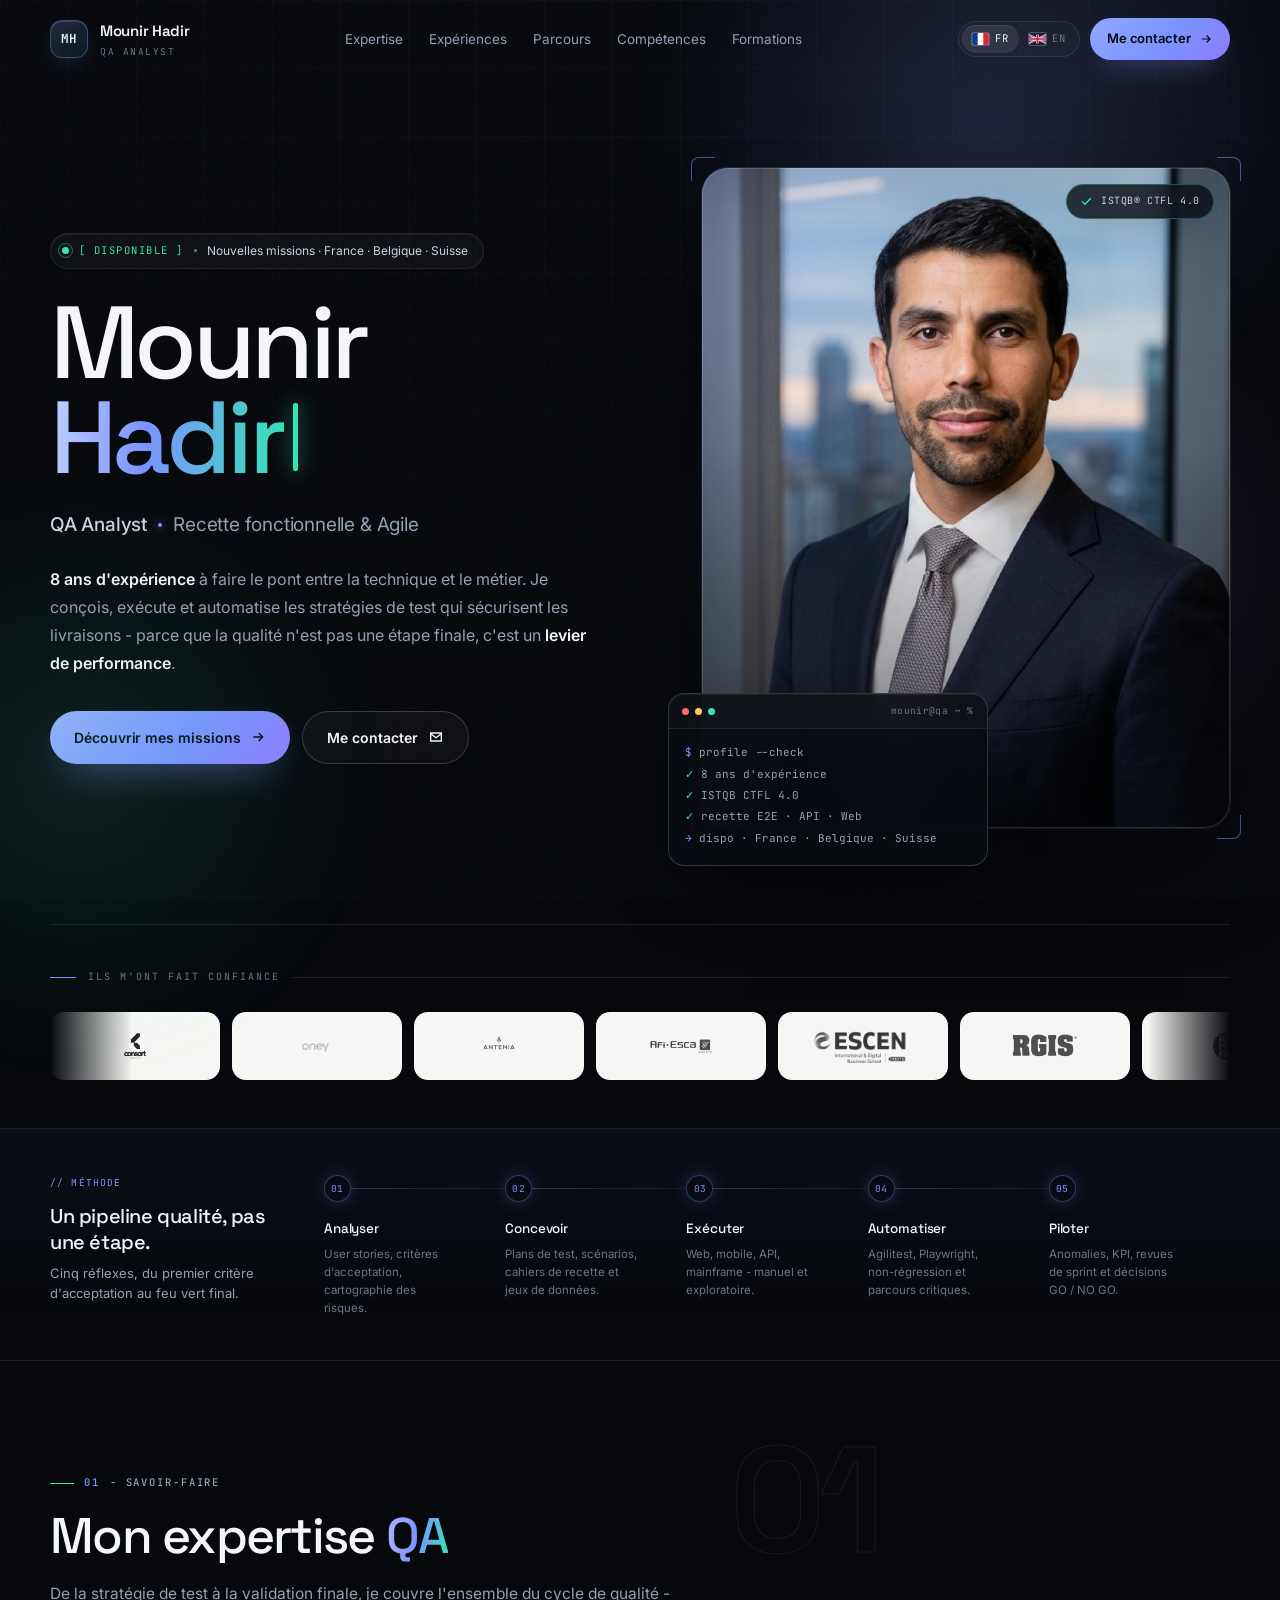
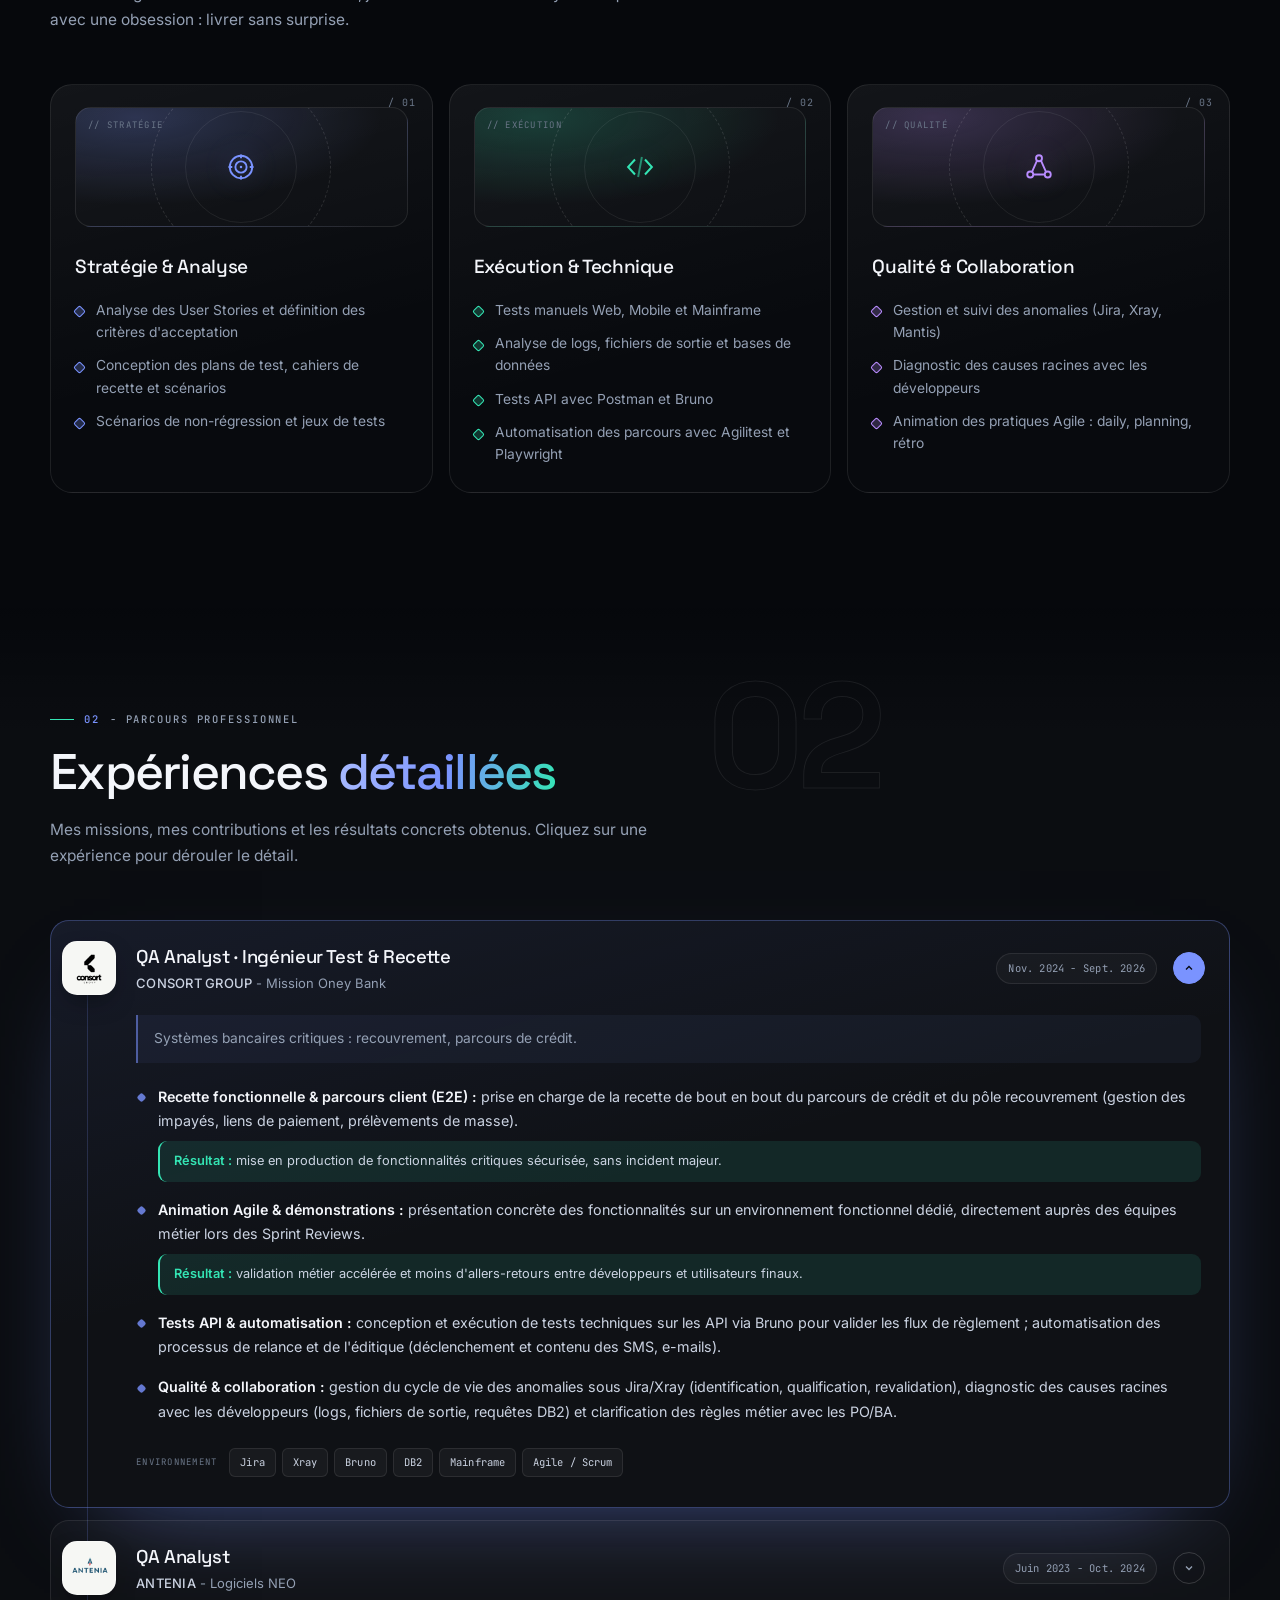
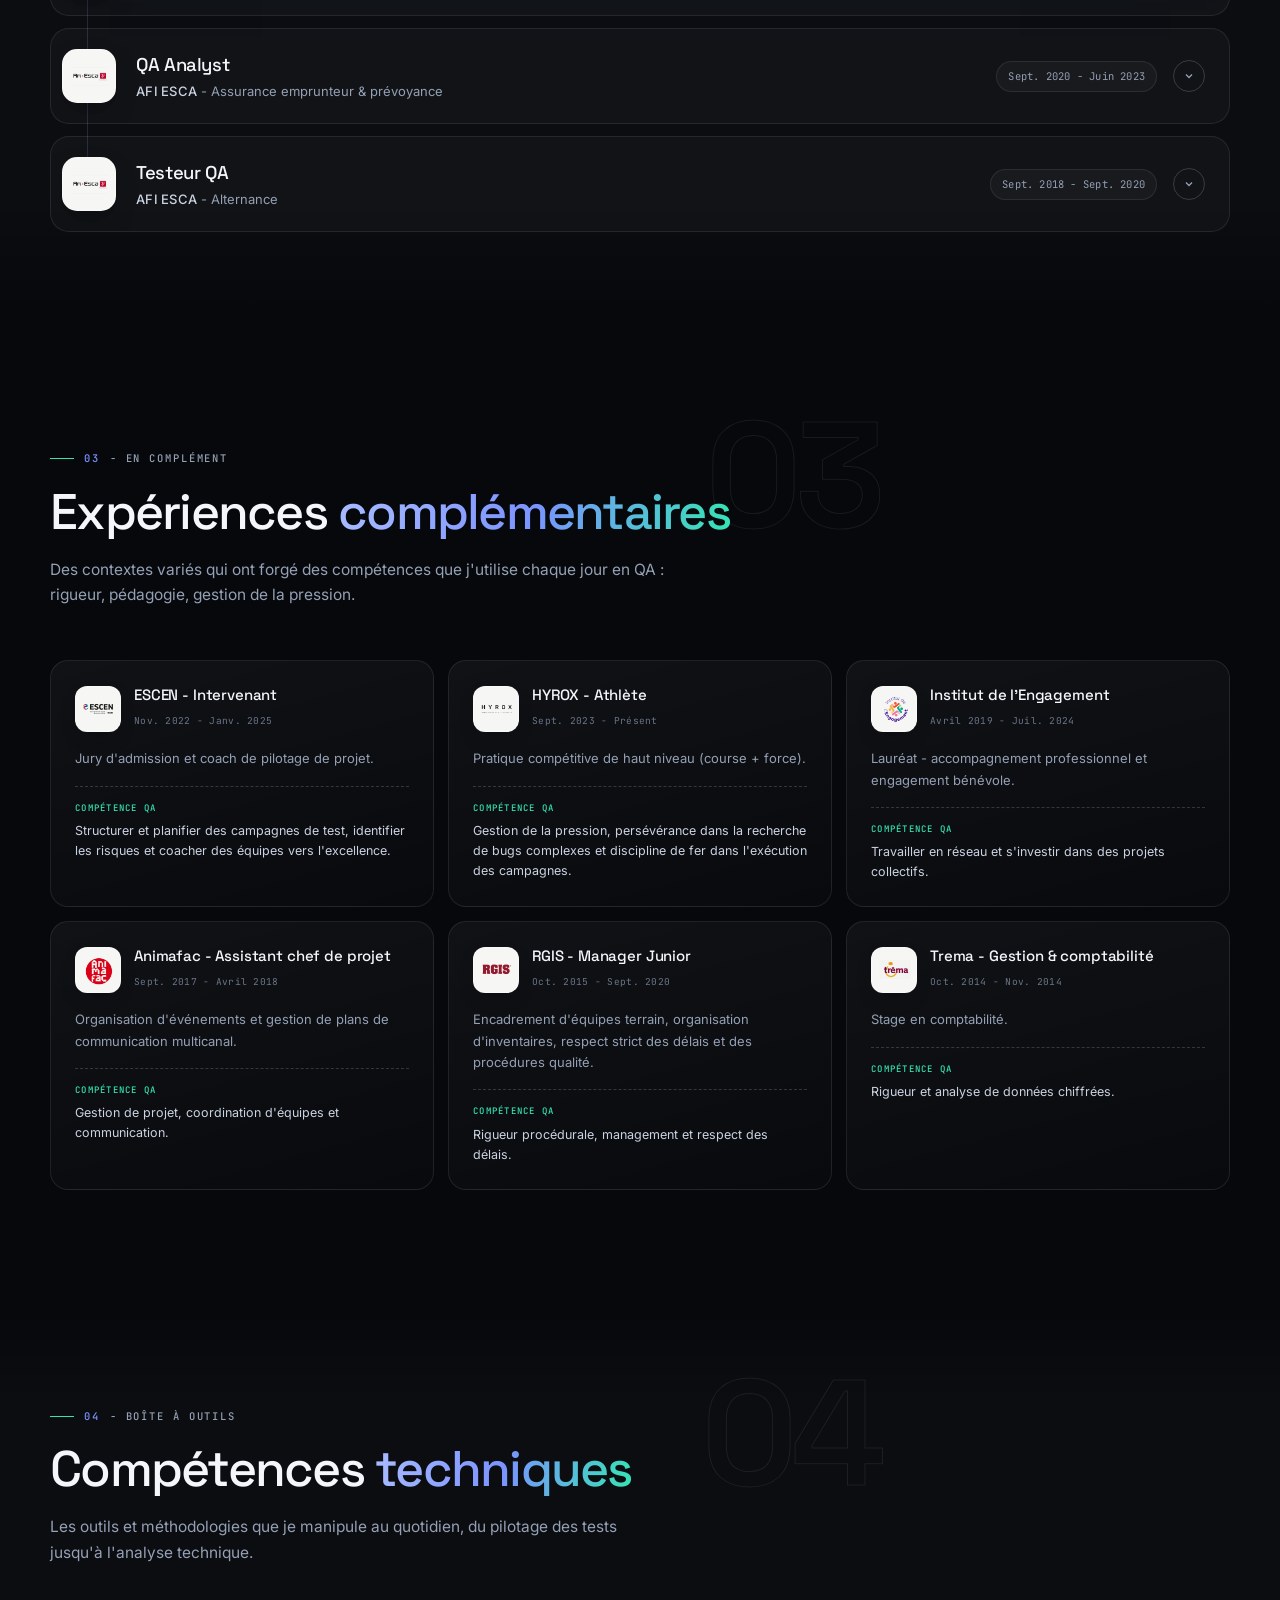
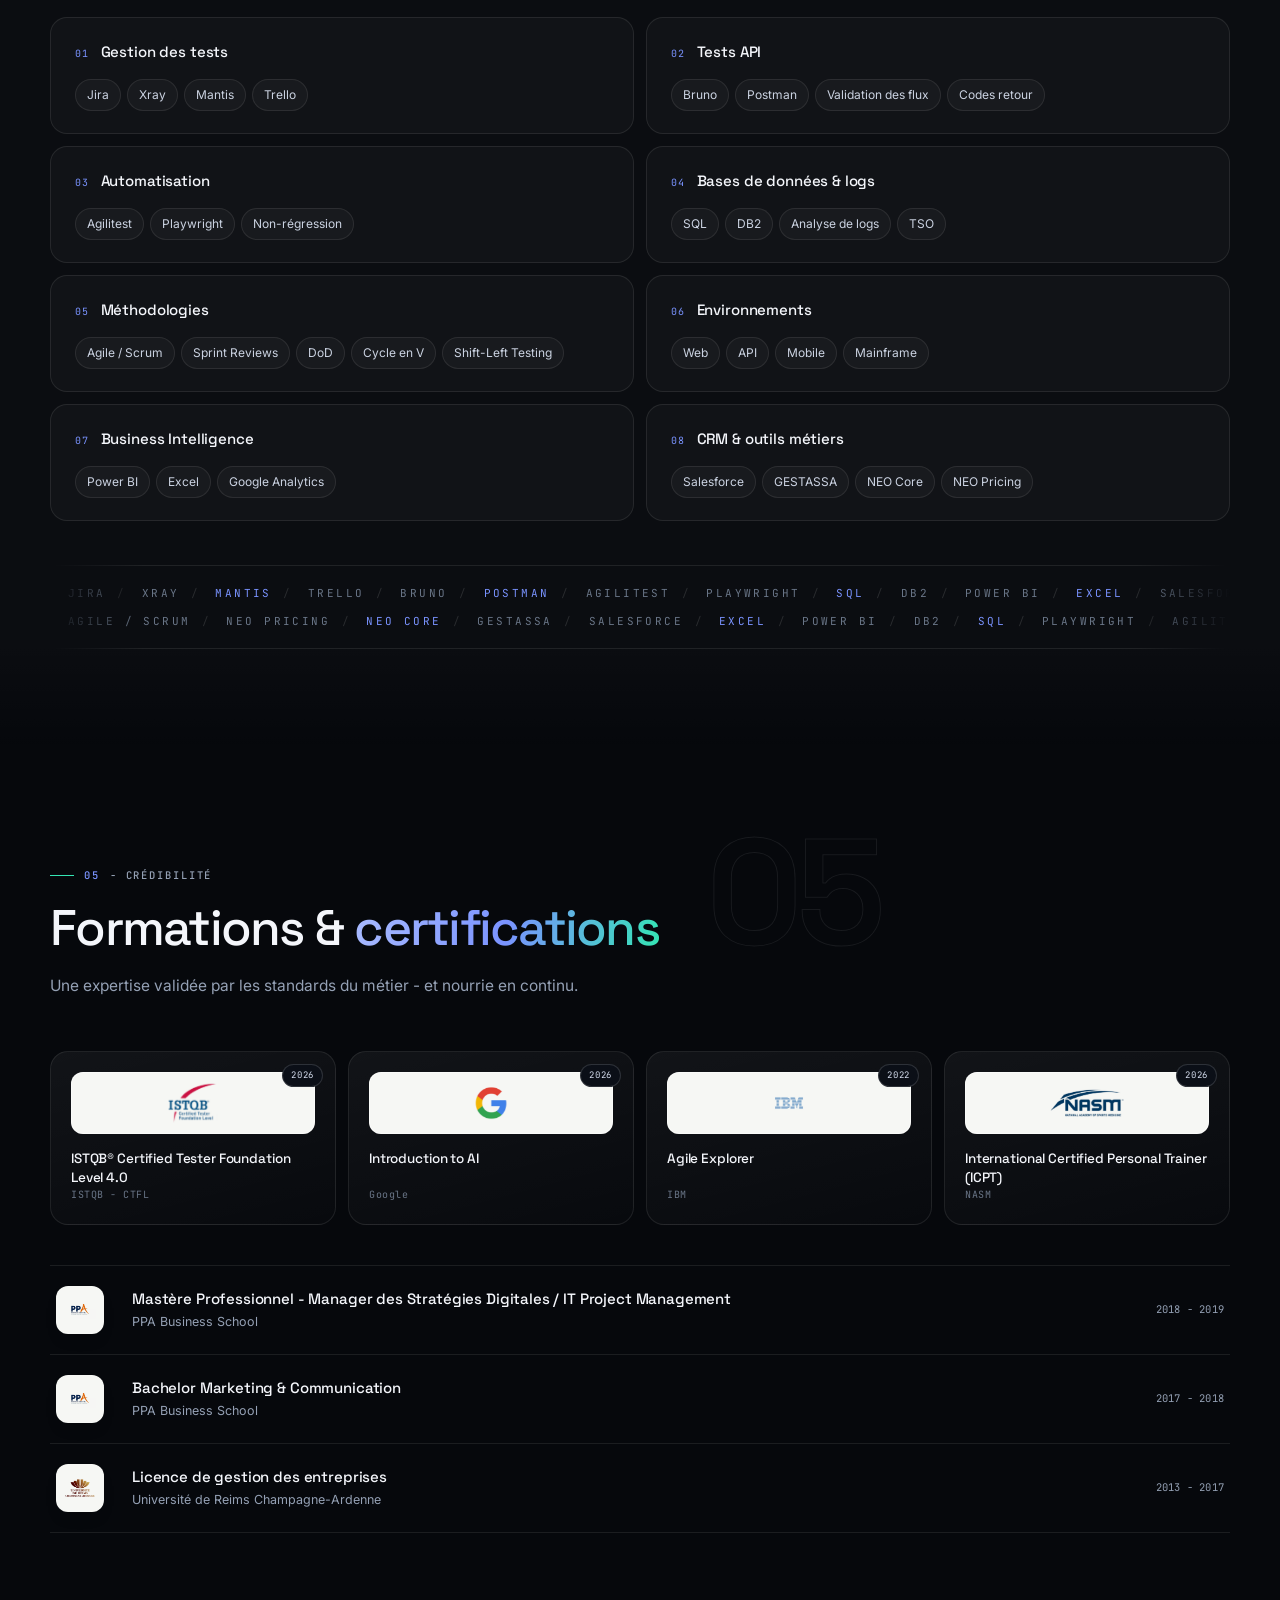
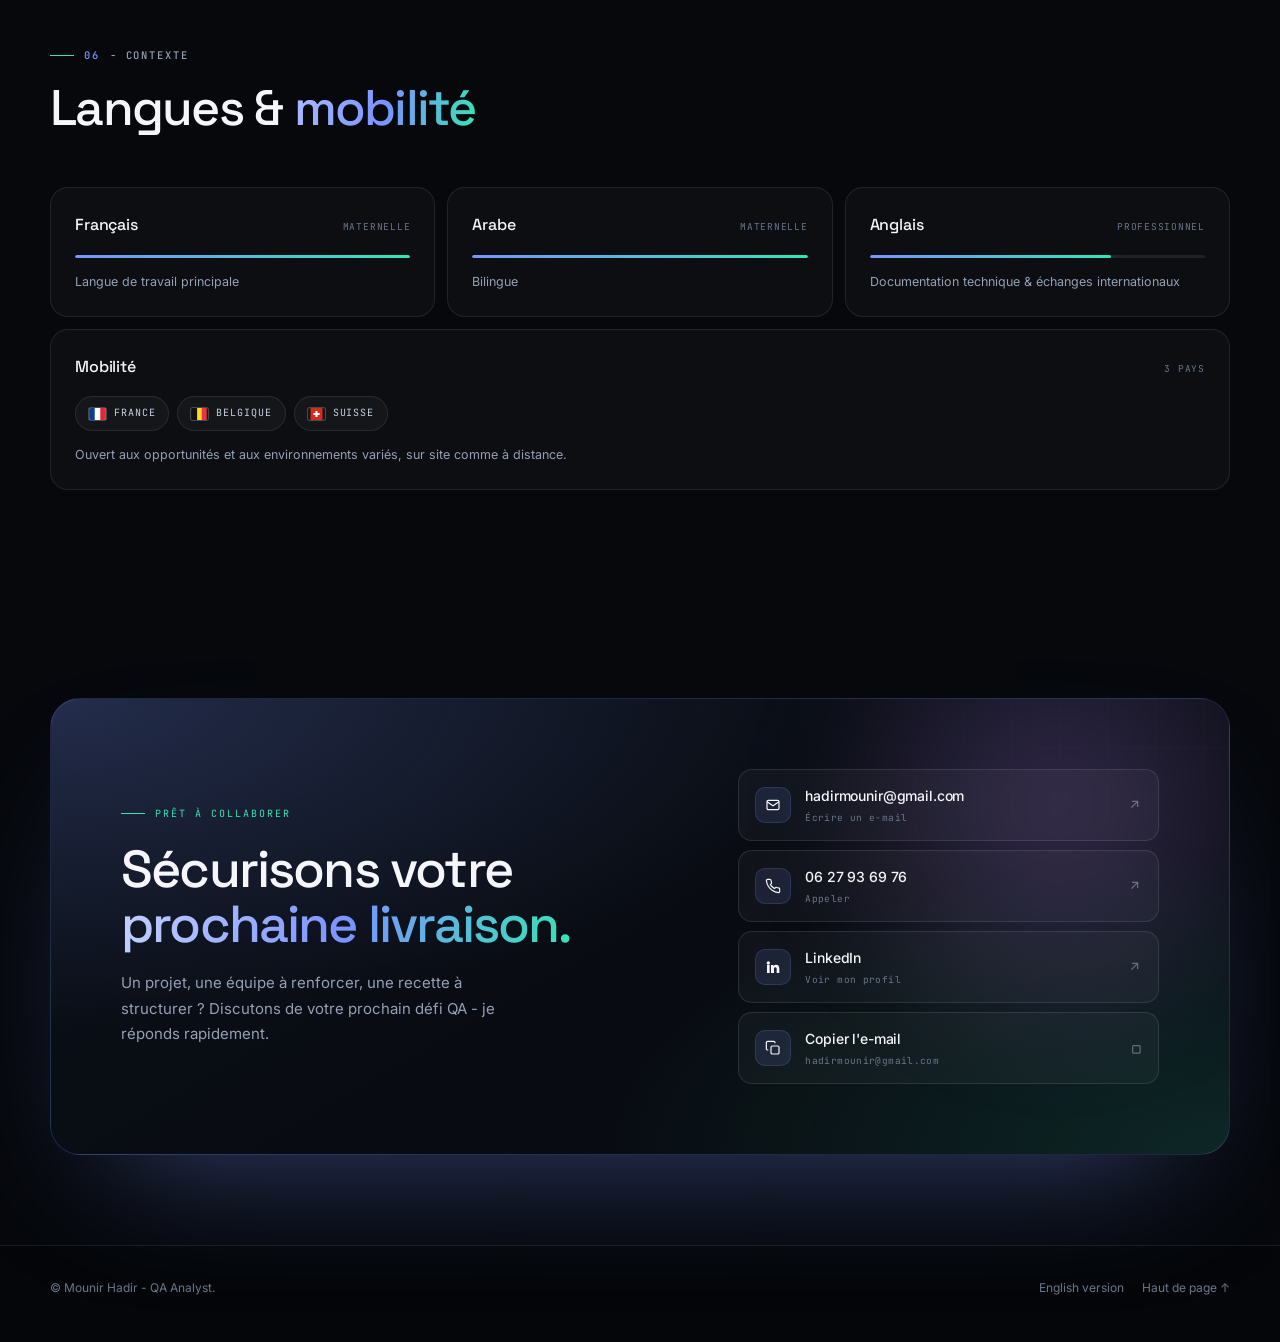
==== a-televerser-sur-github/index.html @ 666a76e0 "Ajout du guide de publication (README)" ====
<!DOCTYPE html>
<html lang="fr">
<head>
<meta charset="UTF-8">
<meta name="viewport" content="width=device-width, initial-scale=1">
<title>Mounir Hadir - QA Analyst | Recette fonctionnelle &amp; Agile</title>
<meta name="description" content="Mounir Hadir, QA Analyst avec 8 ans d'expérience en recette fonctionnelle, tests API et automatisation. Assurance, banque, digitalisation. Missions, résultats et certifications.">
<meta name="author" content="Mounir Hadir">
<meta name="theme-color" content="#06080C">
<meta property="og:type" content="profile">
<meta property="og:title" content="Mounir Hadir - QA Analyst">
<meta property="og:description" content="8 ans à faire le pont entre la technique et le métier pour garantir des livraisons fiables.">
<meta property="og:image" content="mounir-web.jpg">
<meta property="og:locale" content="fr_FR">
<link rel="alternate" hreflang="fr" href="index.html">
<link rel="alternate" hreflang="en" href="en.html">
<link rel="icon" href="data:image/svg+xml,%3Csvg xmlns='http://www.w3.org/2000/svg' viewBox='0 0 64 64'%3E%3Crect width='64' height='64' rx='16' fill='%2306080C'/%3E%3Crect x='1.5' y='1.5' width='61' height='61' rx='14.5' fill='none' stroke='%237A93FF' stroke-opacity='.55'/%3E%3Ctext x='32' y='41' font-family='monospace' font-size='22' fill='%2334E5B4' text-anchor='middle'%3EMH%3C/text%3E%3C/svg%3E">
<link rel="preconnect" href="https://fonts.googleapis.com">
<link rel="preconnect" href="https://fonts.gstatic.com" crossorigin>
<link href="https://fonts.googleapis.com/css2?family=Inter:wght@400;500;600&family=JetBrains+Mono:wght@400;500&family=Space+Grotesk:wght@400;500;600;700&display=swap" rel="stylesheet">
<link rel="stylesheet" href="assets/styles.css">
<link rel="stylesheet" href="assets/print.css" media="print">
</head>
<body>

<a class="skip" href="#top">Aller au contenu</a>
<div class="progress" aria-hidden="true"><span id="progressBar"></span></div>

<header class="nav" id="nav">
  <div class="wrap nav-inner">
    <a href="#top" class="brand" aria-label="Mounir Hadir, accueil">
      <span class="brand-mark">MH</span>
      <span>Mounir Hadir<small>QA Analyst</small></span>
    </a>
    <nav class="nav-links" aria-label="Navigation principale">
      <a href="#expertise">Expertise</a>
      <a href="#experiences">Expériences</a>
      <a href="#complementaires">Parcours</a>
      <a href="#competences">Compétences</a>
      <a href="#formation">Formations</a>
    </nav>
    <div class="nav-right">
      <div class="lang-switch" role="group" aria-label="Langue">
        <span class="is-active" aria-current="true"><svg class="flag" viewBox="0 0 21 15" aria-hidden="true"><rect width="21" height="15" fill="#fff"/><rect width="7" height="15" fill="#0B3D91"/><rect x="14" width="7" height="15" fill="#E32636"/></svg>FR</span>
        <a href="en.html" lang="en" hreflang="en" aria-label="Voir la version anglaise"><svg class="flag" viewBox="0 0 60 30" aria-hidden="true"><rect width="60" height="30" fill="#012169"/><path d="M0 0 60 30M60 0 0 30" stroke="#fff" stroke-width="6"/><path d="M0 0 60 30M60 0 0 30" stroke="#C8102E" stroke-width="2.5"/><path d="M30 0v30M0 15h60" stroke="#fff" stroke-width="10"/><path d="M30 0v30M0 15h60" stroke="#C8102E" stroke-width="6"/></svg>EN</a>
      </div>
      <a href="#contact" class="nav-cta">
        Me contacter
        <svg viewBox="0 0 24 24" fill="none" stroke="currentColor" stroke-width="2" width="14" height="14" aria-hidden="true"><path d="M5 12h14M13 6l6 6-6 6"/></svg>
      </a>
      <button class="burger" id="burger" aria-label="Ouvrir le menu" aria-expanded="false" aria-controls="mobileMenu">
        <span></span><span></span><span></span>
      </button>
    </div>
  </div>
</header>

<div class="mobile-menu" id="mobileMenu" aria-hidden="true">
  <a href="#expertise"><i>01</i>Expertise</a>
  <a href="#experiences"><i>02</i>Expériences</a>
  <a href="#complementaires"><i>03</i>Parcours</a>
  <a href="#competences"><i>04</i>Compétences</a>
  <a href="#formation"><i>05</i>Formations</a>
  <a href="#contact"><i>06</i>Contact</a>
  <div class="mm-lang">
    <a class="is-active" href="index.html" aria-current="page"><svg class="flag" viewBox="0 0 21 15" aria-hidden="true"><rect width="21" height="15" fill="#fff"/><rect width="7" height="15" fill="#0B3D91"/><rect x="14" width="7" height="15" fill="#E32636"/></svg>FR</a>
    <a href="en.html" lang="en"><svg class="flag" viewBox="0 0 60 30" aria-hidden="true"><rect width="60" height="30" fill="#012169"/><path d="M0 0 60 30M60 0 0 30" stroke="#fff" stroke-width="6"/><path d="M0 0 60 30M60 0 0 30" stroke="#C8102E" stroke-width="2.5"/><path d="M30 0v30M0 15h60" stroke="#fff" stroke-width="10"/><path d="M30 0v30M0 15h60" stroke="#C8102E" stroke-width="6"/></svg>EN</a>
  </div>
</div>

<main id="top">

  <!-- ================= HERO ================= -->
  <section class="hero" aria-labelledby="heroTitle">
    <div class="wrap">
      <div class="hero-grid">
        <div class="hero-copy">
          <span class="eyebrow reveal"><span class="dot"></span><span class="mono">[ Disponible ]</span><span class="sep-dot"></span><span class="eb-loc">Nouvelles missions · France · Belgique · Suisse</span></span>
          <h1 class="hero-title reveal" id="heroTitle" data-d="1">Mounir<br><span class="grad">Hadir</span><span class="caret" aria-hidden="true"></span></h1>
          <p class="hero-role reveal" data-d="2">
            QA Analyst
            <span class="sep"></span>
            <span class="muted">Recette fonctionnelle &amp; Agile</span>
          </p>
          <p class="hero-lead reveal" data-d="3">
            <strong>8 ans d'expérience</strong> à faire le pont entre la technique et le métier.
            Je conçois, exécute et automatise les stratégies de test qui sécurisent les livraisons -
            parce que la qualité n'est pas une étape finale, c'est un <strong>levier de performance</strong>.
          </p>
          <p class="cv-contact">
            <a class="cv-strong" href="mailto:hadirmounir@gmail.com">hadirmounir@gmail.com</a>
            <a href="tel:+33627936976">06 27 93 69 76</a>
            <a href="https://www.linkedin.com/in/hadirmounir">linkedin.com/in/hadirmounir</a>
            <span>France - Belgique - Suisse</span>
          </p>
          <div class="hero-actions reveal" data-d="4">
            <a href="#experiences" class="btn btn-primary">
              Découvrir mes missions
              <svg viewBox="0 0 24 24" fill="none" stroke="currentColor" stroke-width="2" aria-hidden="true"><path d="M5 12h14M13 6l6 6-6 6"/></svg>
            </a>
            <a href="#contact" class="btn btn-ghost">
              Me contacter
              <svg viewBox="0 0 24 24" fill="none" stroke="currentColor" stroke-width="2" aria-hidden="true"><path d="M4 6h16v12H4z"/><path d="m4 7 8 6 8-6"/></svg>
            </a>
          </div>
        </div>

        <div class="hero-visual reveal" data-d="2">
          <div class="portrait">
            <span class="hud tl" aria-hidden="true"></span>
            <span class="hud tr" aria-hidden="true"></span>
            <span class="hud bl" aria-hidden="true"></span>
            <span class="hud br" aria-hidden="true"></span>
            <div class="portrait-frame" id="tilt">
              <img src="mounir-web.jpg" alt="Portrait de Mounir Hadir" width="800" height="1000">
            </div>
            <div class="hud-badge">
              <svg viewBox="0 0 24 24" fill="none" stroke="currentColor" stroke-width="2.4" aria-hidden="true"><path d="M20 6 9 17l-5-5"/></svg>
              ISTQB® CTFL 4.0
            </div>
            <div class="terminal" aria-hidden="true">
              <div class="terminal-bar"><i></i><i></i><i></i><code>mounir@qa ~ %</code></div>
              <pre><span class="t-p">$</span> profile --check
<span class="t-ok">✓</span> 8 ans d'expérience
<span class="t-ok">✓</span> ISTQB CTFL 4.0
<span class="t-ok">✓</span> recette E2E · API · Web
<span class="t-p">→</span> dispo · France · Belgique · Suisse</pre>
            </div>
          </div>
        </div>
      </div>
    </div>

    <!-- Confiance -->
    <div class="wrap trust">
      <p class="trust-label">Ils m'ont fait confiance</p>
      <div class="marquee" aria-label="Logos des entreprises et des structures qui m'ont fait confiance">
        <div class="marquee-track" id="track1"></div>
      </div>
    </div>
  </section>

  <!-- ================= PIPELINE ================= -->
  <section class="flow" aria-labelledby="flowTitle">
    <div class="wrap flow-inner">
      <div class="flow-head">
        <span class="mono">// Méthode</span>
        <h2 id="flowTitle">Un pipeline qualité, pas une étape.</h2>
        <p>Cinq réflexes, du premier critère d'acceptation au feu vert final.</p>
      </div>
      <ol class="pipeline">
        <li>
          <span class="n">01</span>
          <h3>Analyser</h3>
          <p>User stories, critères d'acceptation, cartographie des risques.</p>
        </li>
        <li>
          <span class="n">02</span>
          <h3>Concevoir</h3>
          <p>Plans de test, scénarios, cahiers de recette et jeux de données.</p>
        </li>
        <li>
          <span class="n">03</span>
          <h3>Exécuter</h3>
          <p>Web, mobile, API, mainframe - manuel et exploratoire.</p>
        </li>
        <li>
          <span class="n">04</span>
          <h3>Automatiser</h3>
          <p>Agilitest, Playwright, non-régression et parcours critiques.</p>
        </li>
        <li>
          <span class="n">05</span>
          <h3>Piloter</h3>
          <p>Anomalies, KPI, revues de sprint et décisions GO / NO GO.</p>
        </li>
      </ol>
    </div>
  </section>

  <!-- ================= EXPERTISE ================= -->
  <section id="expertise" aria-labelledby="expertiseTitle">
    <div class="wrap">
      <div class="sec-head">
        <span class="sec-ghost" aria-hidden="true">01</span>
        <span class="sec-label reveal"><b>01</b> - Savoir-faire</span>
        <h2 class="sec-title reveal" id="expertiseTitle" data-d="1">Mon expertise <em>QA</em></h2>
        <p class="sec-sub reveal" data-d="2">De la stratégie de test à la validation finale, je couvre l'ensemble du cycle de qualité - avec une obsession : livrer sans surprise.</p>
      </div>

      <div class="exp-grid">
        <article class="exp-card reveal" style="--c:#7A93FF;--c-soft:rgba(122,147,255,.24)">
          <span class="exp-num">/ 01</span>
          <div class="exp-visual">
            <span class="vis-label">// stratégie</span>
            <svg viewBox="0 0 24 24" fill="none" stroke="currentColor" stroke-width="1.5" aria-hidden="true">
              <circle cx="12" cy="12" r="9"/><circle cx="12" cy="12" r="4.5"/><path d="M12 2v3M12 19v3M2 12h3M19 12h3"/><circle cx="12" cy="12" r="1" fill="currentColor" stroke="none"/>
            </svg>
          </div>
          <h3>Stratégie &amp; Analyse</h3>
          <ul>
            <li>Analyse des User Stories et définition des critères d'acceptation</li>
            <li>Conception des plans de test, cahiers de recette et scénarios</li>
            <li>Scénarios de non-régression et jeux de tests</li>
          </ul>
        </article>

        <article class="exp-card reveal" data-d="1" style="--c:#34E5B4;--c-soft:rgba(52,229,180,.2)">
          <span class="exp-num">/ 02</span>
          <div class="exp-visual">
            <span class="vis-label">// exécution</span>
            <svg viewBox="0 0 24 24" fill="none" stroke="currentColor" stroke-width="1.6" aria-hidden="true">
              <path d="m8 6-5.5 6L8 18M16 6l5.5 6L16 18"/><path d="m13.5 4-3 16" opacity=".55"/>
            </svg>
          </div>
          <h3>Exécution &amp; Technique</h3>
          <ul>
            <li>Tests manuels Web, Mobile et Mainframe</li>
            <li>Analyse de logs, fichiers de sortie et bases de données</li>
            <li>Tests API avec Postman et Bruno</li>
            <li>Automatisation des parcours avec Agilitest et Playwright</li>
          </ul>
        </article>

        <article class="exp-card reveal" data-d="2" style="--c:#B98CFF;--c-soft:rgba(185,140,255,.22)">
          <span class="exp-num">/ 03</span>
          <div class="exp-visual">
            <span class="vis-label">// qualité</span>
            <svg viewBox="0 0 24 24" fill="none" stroke="currentColor" stroke-width="1.5" aria-hidden="true">
              <circle cx="12" cy="5" r="2.4"/><circle cx="5" cy="18" r="2.4"/><circle cx="19" cy="18" r="2.4"/>
              <path d="M10.4 6.9 6.5 15.7M13.6 6.9l3.9 8.8M7.4 18h9.2"/>
            </svg>
          </div>
          <h3>Qualité &amp; Collaboration</h3>
          <ul>
            <li>Gestion et suivi des anomalies (Jira, Xray, Mantis)</li>
            <li>Diagnostic des causes racines avec les développeurs</li>
            <li>Animation des pratiques Agile : daily, planning, rétro</li>
          </ul>
        </article>
      </div>
    </div>
  </section>

  <!-- ================= EXPERIENCES ================= -->
  <section id="experiences" class="alt" aria-labelledby="xpTitle">
    <div class="wrap">
      <div class="sec-head">
        <span class="sec-ghost" aria-hidden="true">02</span>
        <span class="sec-label reveal"><b>02</b> - Parcours professionnel</span>
        <h2 class="sec-title reveal" id="xpTitle" data-d="1">Expériences <em>détaillées</em></h2>
        <p class="sec-sub reveal" data-d="2">Mes missions, mes contributions et les résultats concrets obtenus. Cliquez sur une expérience pour dérouler le détail.</p>
      </div>

      <div class="xp-list">

        <article class="xp reveal" data-open="true">
          <button class="xp-head" aria-expanded="true">
            <span class="xp-logo"><img src="logos-web/consort.png" alt="Logo Consort Group" loading="lazy"></span>
            <span class="xp-id"><span class="xp-role">QA Analyst · Ingénieur Test &amp; Recette</span><span class="xp-sub"><span class="co">CONSORT GROUP</span> - Mission Oney Bank</span><span class="xp-date-m">Nov. 2024 - Sept. 2026</span></span>
            <span class="xp-meta">
              <span class="xp-date">Nov. 2024 - Sept. 2026</span>
              <span class="xp-chev"><svg viewBox="0 0 24 24" fill="none" stroke="currentColor" stroke-width="2.6" aria-hidden="true"><path d="m6 9 6 6 6-6"/></svg></span>
            </span>
          </button>
          <div class="xp-body">
            <div class="xp-inner">
              <div class="xp-content">
                <p class="xp-intro">Systèmes bancaires critiques : recouvrement, parcours de crédit.</p>
                <ul class="xp-bullets">
                  <li><strong>Recette fonctionnelle &amp; parcours client (E2E) :</strong> prise en charge de la recette de bout en bout du parcours de crédit et du pôle recouvrement (gestion des impayés, liens de paiement, prélèvements de masse).
                    <span class="res"><b>Résultat :</b> mise en production de fonctionnalités critiques sécurisée, sans incident majeur.</span>
                  </li>
                  <li><strong>Animation Agile &amp; démonstrations :</strong> présentation concrète des fonctionnalités sur un environnement fonctionnel dédié, directement auprès des équipes métier lors des Sprint Reviews.
                    <span class="res"><b>Résultat :</b> validation métier accélérée et moins d'allers-retours entre développeurs et utilisateurs finaux.</span>
                  </li>
                  <li><strong>Tests API &amp; automatisation :</strong> conception et exécution de tests techniques sur les API via Bruno pour valider les flux de règlement ; automatisation des processus de relance et de l'éditique (déclenchement et contenu des SMS, e-mails).</li>
                  <li><strong>Qualité &amp; collaboration :</strong> gestion du cycle de vie des anomalies sous Jira/Xray (identification, qualification, revalidation), diagnostic des causes racines avec les développeurs (logs, fichiers de sortie, requêtes DB2) et clarification des règles métier avec les PO/BA.</li>
                </ul>
                <div class="env">
                  <span class="env-label">Environnement</span>
                  <span class="tag">Jira</span><span class="tag">Xray</span><span class="tag">Bruno</span>
                  <span class="tag">DB2</span><span class="tag">Mainframe</span><span class="tag">Agile / Scrum</span>
                </div>
              </div>
            </div>
          </div>
        </article>

        <article class="xp reveal">
          <button class="xp-head" aria-expanded="false">
            <span class="xp-logo"><img src="logos-web/antenia.png" alt="Logo Antenia" loading="lazy"></span>
            <span class="xp-id"><span class="xp-role">QA Analyst</span><span class="xp-sub"><span class="co">ANTENIA</span> - Logiciels NEO</span><span class="xp-date-m">Juin 2023 - Oct. 2024</span></span>
            <span class="xp-meta">
              <span class="xp-date">Juin 2023 - Oct. 2024</span>
              <span class="xp-chev"><svg viewBox="0 0 24 24" fill="none" stroke="currentColor" stroke-width="2.6" aria-hidden="true"><path d="m6 9 6 6 6-6"/></svg></span>
            </span>
          </button>
          <div class="xp-body">
            <div class="xp-inner">
              <div class="xp-content">
                <p class="xp-intro">Éditeur français de logiciels d'assurance (IARD, Santé, Prévoyance) depuis 1986. Qualité de la suite NEO (Core, Pricing, Partner, Selfcare) pour de grands comptes comme GENERALI et SWISSLIFE.</p>
                <ul class="xp-bullets">
                  <li><strong>Paramétrage &amp; migration des données</strong> (GENERALI, SWISSLIFE) : paramétrage des produits de mutuelle et de prévoyance, migration des données vers NEO Core - le back-office de gestion des contrats et sinistres - validée étape par étape par des tests de gestion de contrats.
                    <span class="res"><b>Résultat :</b> migration fiabilisée pour deux acteurs majeurs de l'assurance, avec continuité de service et conformité réglementaire.</span>
                  </li>
                  <li><strong>Tests de tarification (NEO Pricing) :</strong> validation du moteur de tarification, des grilles tarifaires, des critères de calcul des primes et des règles de gestion transverses ; vérification de la diffusion des tarifs via API vers les partenaires (extranets, comparateurs).</li>
                  <li><strong>Validation de l'écosystème digital :</strong> parcours de vente en ligne sur NEO Partner (extranet sécurisé pour les courtiers) et fonctionnalités de NEO Selfcare (portail client en autonomie).</li>
                  <li><strong>Automatisation &amp; API :</strong> scénarios de test répétitifs mis en œuvre via Agilitest pour sécuriser les livraisons ; vérification des grilles tarifaires et du paramétrage client avec Postman.</li>
                </ul>
                <div class="env">
                  <span class="env-label">Environnement</span>
                  <span class="tag">Agilitest</span><span class="tag">Postman</span><span class="tag">Jira</span>
                  <span class="tag">Mantis</span><span class="tag">NEO Core</span><span class="tag">NEO Pricing</span>
                  <span class="tag">NEO Partner</span><span class="tag">NEO Selfcare</span>
                </div>
              </div>
            </div>
          </div>
        </article>

        <article class="xp reveal">
          <button class="xp-head" aria-expanded="false">
            <span class="xp-logo"><img src="logos-web/afiesca.png" alt="Logo AFI ESCA" loading="lazy"></span>
            <span class="xp-id"><span class="xp-role">QA Analyst</span><span class="xp-sub"><span class="co">AFI ESCA</span> - Assurance emprunteur &amp; prévoyance</span><span class="xp-date-m">Sept. 2020 - Juin 2023</span></span>
            <span class="xp-meta">
              <span class="xp-date">Sept. 2020 - Juin 2023</span>
              <span class="xp-chev"><svg viewBox="0 0 24 24" fill="none" stroke="currentColor" stroke-width="2.6" aria-hidden="true"><path d="m6 9 6 6 6-6"/></svg></span>
            </span>
          </button>
          <div class="xp-body">
            <div class="xp-inner">
              <div class="xp-content">
                <p class="xp-intro">Compagnie d'assurance familiale spécialisée dans l'assurance emprunteur et la prévoyance. Contribution à la digitalisation de la souscription et à la transition méthodologique vers l'Agile.</p>
                <ul class="xp-bullets">
                  <li><strong>Digitalisation &amp; parcours client :</strong> recette des parcours de souscription électronique (Web et API) et du back-office métier GESTASSA.
                    <span class="res"><b>Résultat :</b> mise en production sécurisée des parcours digitaux pour les courtiers et les assurés.</span>
                  </li>
                  <li><strong>Transition Agile / Scrum :</strong> accompagnement de l'équipe du Cycle en V vers Agile/Scrum, participation active aux cérémonies et intégration de la qualité dès la conception (Shift-Left Testing).</li>
                  <li><strong>Tests API &amp; tarification :</strong> vérification du moteur de tarification via les API et contrôle des résultats côté simulateur des courtiers partenaires, pour garantir l'exactitude des données affichées aux clients.</li>
                  <li><strong>KPI &amp; reporting :</strong> élaboration et suivi des indicateurs de performance (taux de souscription électronique vs papier, taux de transformation) pour mesurer l'impact de la digitalisation.</li>
                  <li><strong>Qualité &amp; documentation :</strong> traçabilité des exigences, documentation des résultats de test et gestion des anomalies jusqu'à leur résolution.</li>
                </ul>
                <div class="env">
                  <span class="env-label">Environnement</span>
                  <span class="tag">Web</span><span class="tag">API</span><span class="tag">GESTASSA</span>
                  <span class="tag">Agile / Scrum</span><span class="tag">Cycle en V</span>
                </div>
              </div>
            </div>
          </div>
        </article>

        <article class="xp reveal">
          <button class="xp-head" aria-expanded="false">
            <span class="xp-logo"><img src="logos-web/afiesca.png" alt="Logo AFI ESCA" loading="lazy"></span>
            <span class="xp-id"><span class="xp-role">Testeur QA</span><span class="xp-sub"><span class="co">AFI ESCA</span> - Alternance</span><span class="xp-date-m">Sept. 2018 - Sept. 2020</span></span>
            <span class="xp-meta">
              <span class="xp-date">Sept. 2018 - Sept. 2020</span>
              <span class="xp-chev"><svg viewBox="0 0 24 24" fill="none" stroke="currentColor" stroke-width="2.6" aria-hidden="true"><path d="m6 9 6 6 6-6"/></svg></span>
            </span>
          </button>
          <div class="xp-body">
            <div class="xp-inner">
              <div class="xp-content">
                <p class="xp-intro">Débuts en alternance sur la digitalisation des procédures de souscription, en méthodologie Cycle en V.</p>
                <ul class="xp-bullets">
                  <li><strong>Tests fonctionnels :</strong> validation des parcours de souscription électronique (assurance emprunteur, prévoyance) sur les interfaces Web, API et le back-office GESTASSA.</li>
                  <li><strong>Qualité &amp; CRM :</strong> identification et suivi des anomalies via Trello ; collaboration avec les équipes CRM pour assurer la cohérence entre les exigences clients et le comportement applicatif.</li>
                </ul>
                <div class="env">
                  <span class="env-label">Environnement</span>
                  <span class="tag">Web</span><span class="tag">API</span><span class="tag">GESTASSA</span>
                  <span class="tag">Trello</span><span class="tag">Cycle en V</span>
                </div>
              </div>
            </div>
          </div>
        </article>

      </div>
    </div>
  </section>

  <!-- ================= AUTRES EXPERIENCES ================= -->
  <section id="complementaires" aria-labelledby="otherTitle">
    <div class="wrap">
      <div class="sec-head">
        <span class="sec-ghost" aria-hidden="true">03</span>
        <span class="sec-label reveal"><b>03</b> - En complément</span>
        <h2 class="sec-title reveal" id="otherTitle" data-d="1">Expériences <em>complémentaires</em></h2>
        <p class="sec-sub reveal" data-d="2">Des contextes variés qui ont forgé des compétences que j'utilise chaque jour en QA : rigueur, pédagogie, gestion de la pression.</p>
      </div>

      <div class="other-grid">
        <article class="other-card reveal">
          <div class="other-top">
            <span class="other-logo"><img src="logos-web/escen.png" alt="Logo ESCEN" loading="lazy"></span>
            <div><h3>ESCEN - Intervenant</h3><span>Nov. 2022 - Janv. 2025</span></div>
          </div>
          <p>Jury d'admission et coach de pilotage de projet.</p>
          <div class="qa"><b>Compétence QA</b>Structurer et planifier des campagnes de test, identifier les risques et coacher des équipes vers l'excellence.</div>
        </article>

        <article class="other-card reveal" data-d="1">
          <div class="other-top">
            <span class="other-logo"><img src="logos-web/hyrox.png" alt="Logo HYROX" loading="lazy"></span>
            <div><h3>HYROX - Athlète</h3><span>Sept. 2023 - Présent</span></div>
          </div>
          <p>Pratique compétitive de haut niveau (course + force).</p>
          <div class="qa"><b>Compétence QA</b>Gestion de la pression, persévérance dans la recherche de bugs complexes et discipline de fer dans l'exécution des campagnes.</div>
        </article>

        <article class="other-card reveal" data-d="2">
          <div class="other-top">
            <span class="other-logo"><img src="logos-web/ie.png" alt="Logo Institut de l'Engagement" loading="lazy"></span>
            <div><h3>Institut de l'Engagement</h3><span>Avril 2019 - Juil. 2024</span></div>
          </div>
          <p>Lauréat - accompagnement professionnel et engagement bénévole.</p>
          <div class="qa"><b>Compétence QA</b>Travailler en réseau et s'investir dans des projets collectifs.</div>
        </article>

        <article class="other-card reveal">
          <div class="other-top">
            <span class="other-logo"><img src="logos-web/animafac.png" alt="Logo Animafac" loading="lazy"></span>
            <div><h3>Animafac - Assistant chef de projet</h3><span>Sept. 2017 - Avril 2018</span></div>
          </div>
          <p>Organisation d'événements et gestion de plans de communication multicanal.</p>
          <div class="qa"><b>Compétence QA</b>Gestion de projet, coordination d'équipes et communication.</div>
        </article>

        <article class="other-card reveal" data-d="1">
          <div class="other-top">
            <span class="other-logo"><img src="logos-web/rgis.png" alt="Logo RGIS" loading="lazy"></span>
            <div><h3>RGIS - Manager Junior</h3><span>Oct. 2015 - Sept. 2020</span></div>
          </div>
          <p>Encadrement d'équipes terrain, organisation d'inventaires, respect strict des délais et des procédures qualité.</p>
          <div class="qa"><b>Compétence QA</b>Rigueur procédurale, management et respect des délais.</div>
        </article>

        <article class="other-card reveal" data-d="2">
          <div class="other-top">
            <span class="other-logo"><img src="logos-web/trema.png" alt="Logo Trema" loading="lazy"></span>
            <div><h3>Trema - Gestion &amp; comptabilité</h3><span>Oct. 2014 - Nov. 2014</span></div>
          </div>
          <p>Stage en comptabilité.</p>
          <div class="qa"><b>Compétence QA</b>Rigueur et analyse de données chiffrées.</div>
        </article>
      </div>
    </div>
  </section>

  <!-- ================= COMPETENCES ================= -->
  <section id="competences" class="alt" aria-labelledby="skillsTitle">
    <div class="wrap">
      <div class="sec-head">
        <span class="sec-ghost" aria-hidden="true">04</span>
        <span class="sec-label reveal"><b>04</b> - Boîte à outils</span>
        <h2 class="sec-title reveal" id="skillsTitle" data-d="1">Compétences <em>techniques</em></h2>
        <p class="sec-sub reveal" data-d="2">Les outils et méthodologies que je manipule au quotidien, du pilotage des tests jusqu'à l'analyse technique.</p>
      </div>

      <div class="skills-grid">
        <article class="skill reveal">
          <div class="skill-head"><span class="n">01</span><h3>Gestion des tests</h3></div>
          <div class="chips"><span class="chip">Jira</span><span class="chip">Xray</span><span class="chip">Mantis</span><span class="chip">Trello</span></div>
        </article>

        <article class="skill reveal" data-d="1">
          <div class="skill-head"><span class="n">02</span><h3>Tests API</h3></div>
          <div class="chips"><span class="chip">Bruno</span><span class="chip">Postman</span><span class="chip">Validation des flux</span><span class="chip">Codes retour</span></div>
        </article>

        <article class="skill reveal">
          <div class="skill-head"><span class="n">03</span><h3>Automatisation</h3></div>
          <div class="chips"><span class="chip">Agilitest</span><span class="chip">Playwright</span><span class="chip">Non-régression</span></div>
        </article>

        <article class="skill reveal" data-d="1">
          <div class="skill-head"><span class="n">04</span><h3>Bases de données &amp; logs</h3></div>
          <div class="chips"><span class="chip">SQL</span><span class="chip">DB2</span><span class="chip">Analyse de logs</span><span class="chip">TSO</span></div>
        </article>

        <article class="skill reveal">
          <div class="skill-head"><span class="n">05</span><h3>Méthodologies</h3></div>
          <div class="chips"><span class="chip">Agile / Scrum</span><span class="chip">Sprint Reviews</span><span class="chip">DoD</span><span class="chip">Cycle en V</span><span class="chip">Shift-Left Testing</span></div>
        </article>

        <article class="skill reveal" data-d="1">
          <div class="skill-head"><span class="n">06</span><h3>Environnements</h3></div>
          <div class="chips"><span class="chip">Web</span><span class="chip">API</span><span class="chip">Mobile</span><span class="chip">Mainframe</span></div>
        </article>

        <article class="skill reveal">
          <div class="skill-head"><span class="n">07</span><h3>Business Intelligence</h3></div>
          <div class="chips"><span class="chip">Power BI</span><span class="chip">Excel</span><span class="chip">Google Analytics</span></div>
        </article>

        <article class="skill reveal" data-d="1">
          <div class="skill-head"><span class="n">08</span><h3>CRM &amp; outils métiers</h3></div>
          <div class="chips"><span class="chip">Salesforce</span><span class="chip">GESTASSA</span><span class="chip">NEO Core</span><span class="chip">NEO Pricing</span></div>
        </article>
      </div>

      <div class="tool-marquee" id="toolBand" aria-hidden="true"></div>
    </div>
  </section>

  <!-- ================= FORMATION ================= -->
  <section id="formation" aria-labelledby="formTitle">
    <div class="wrap">
      <div class="sec-head">
        <span class="sec-ghost" aria-hidden="true">05</span>
        <span class="sec-label reveal"><b>05</b> - Crédibilité</span>
        <h2 class="sec-title reveal" id="formTitle" data-d="1">Formations &amp; <em>certifications</em></h2>
        <p class="sec-sub reveal" data-d="2">Une expertise validée par les standards du métier - et nourrie en continu.</p>
      </div>

      <div class="cert-grid">
        <article class="cert reveal">
          <span class="yr">2026</span>
          <div class="cert-logo"><img src="logos-web/istqb.png" alt="Logo ISTQB" loading="lazy"></div>
          <div><h3>ISTQB® Certified Tester Foundation Level 4.0</h3><p>ISTQB - CTFL</p></div>
        </article>

        <article class="cert reveal" data-d="1">
          <span class="yr">2026</span>
          <div class="cert-logo"><img src="logos-web/google.png" alt="Logo Google" loading="lazy"></div>
          <div><h3>Introduction to AI</h3><p>Google</p></div>
        </article>

        <article class="cert reveal" data-d="2">
          <span class="yr">2022</span>
          <div class="cert-logo"><img src="logos-web/ibm.png" alt="Logo IBM" loading="lazy"></div>
          <div><h3>Agile Explorer</h3><p>IBM</p></div>
        </article>

        <article class="cert reveal" data-d="3">
          <span class="yr">2026</span>
          <div class="cert-logo"><img src="logos-web/nasm.png" alt="Logo NASM" loading="lazy"></div>
          <div><h3>International Certified Personal Trainer (ICPT)</h3><p>NASM</p></div>
        </article>
      </div>

      <div class="diplomas">
        <article class="diploma reveal">
          <span class="diploma-logo"><img src="logos-web/ppa.png" alt="Logo PPA Business School" loading="lazy"></span>
          <div>
            <h3>Mastère Professionnel - Manager des Stratégies Digitales / IT Project Management</h3>
            <p>PPA Business School</p>
          </div>
          <span class="date">2018 - 2019</span>
        </article>

        <article class="diploma reveal">
          <span class="diploma-logo"><img src="logos-web/ppa.png" alt="Logo PPA Business School" loading="lazy"></span>
          <div>
            <h3>Bachelor Marketing &amp; Communication</h3>
            <p>PPA Business School</p>
          </div>
          <span class="date">2017 - 2018</span>
        </article>

        <article class="diploma reveal">
          <span class="diploma-logo"><img src="logos-web/urca.png" alt="Logo Université de Reims Champagne-Ardenne" loading="lazy"></span>
          <div>
            <h3>Licence de gestion des entreprises</h3>
            <p>Université de Reims Champagne-Ardenne</p>
          </div>
          <span class="date">2013 - 2017</span>
        </article>
      </div>
    </div>
  </section>

  <!-- ================= LANGUES ================= -->
  <section aria-labelledby="langTitle" style="padding-top:0">
    <div class="wrap">
      <div class="sec-head">
        <span class="sec-label reveal"><b>06</b> - Contexte</span>
        <h2 class="sec-title reveal" id="langTitle" data-d="1">Langues &amp; <em>mobilité</em></h2>
      </div>

      <div class="lang-grid">
        <article class="lang-card reveal" style="--w:100%">
          <div class="lang-top"><h3>Français</h3><span>Maternelle</span></div>
          <div class="bar"><i></i></div>
          <p class="lang-note">Langue de travail principale</p>
        </article>
        <article class="lang-card reveal" data-d="1" style="--w:100%">
          <div class="lang-top"><h3>Arabe</h3><span>Maternelle</span></div>
          <div class="bar"><i></i></div>
          <p class="lang-note">Bilingue</p>
        </article>
        <article class="lang-card reveal" data-d="2" style="--w:72%">
          <div class="lang-top"><h3>Anglais</h3><span>Professionnel</span></div>
          <div class="bar"><i></i></div>
          <p class="lang-note">Documentation technique &amp; échanges internationaux</p>
        </article>
      </div>

      <div class="lang-grid" style="margin-top:12px;grid-template-columns:1fr">
        <article class="lang-card reveal">
          <div class="lang-top"><h3>Mobilité</h3><span>3 pays</span></div>
          <div class="mobility">
            <span class="mob"><svg class="flag" viewBox="0 0 21 15" aria-hidden="true"><rect width="21" height="15" fill="#fff"/><rect width="7" height="15" fill="#0B3D91"/><rect x="14" width="7" height="15" fill="#E32636"/></svg>France</span>
            <span class="mob"><svg class="flag" viewBox="0 0 18 15" aria-hidden="true"><rect width="6" height="15" fill="#121212"/><rect x="6" width="6" height="15" fill="#FDDA24"/><rect x="12" width="6" height="15" fill="#EF3340"/></svg>Belgique</span>
            <span class="mob"><svg class="flag" viewBox="0 0 15 15" aria-hidden="true"><rect width="15" height="15" fill="#D52B1E"/><path d="M7.5 3.6v7.8M3.6 7.5h7.8" stroke="#fff" stroke-width="2.6"/></svg>Suisse</span>
          </div>
          <p class="lang-note">Ouvert aux opportunités et aux environnements variés, sur site comme à distance.</p>
        </article>
      </div>
    </div>
  </section>

  <!-- ================= CONTACT ================= -->
  <section class="contact" id="contact" aria-labelledby="contactTitle">
    <div class="wrap">
      <div class="contact-card reveal">
        <div class="contact-content">
          <span class="contact-label">Prêt à collaborer</span>
          <h2 id="contactTitle">Sécurisons votre <em>prochaine livraison.</em></h2>
          <p>Un projet, une équipe à renforcer, une recette à structurer ? Discutons de votre prochain défi QA - je réponds rapidement.</p>
        </div>
        <div class="contact-actions">
          <a class="contact-link" href="mailto:hadirmounir@gmail.com">
            <span class="ic"><svg viewBox="0 0 24 24" fill="none" stroke="currentColor" stroke-width="1.8" aria-hidden="true"><rect x="3" y="5" width="18" height="14" rx="2"/><path d="m3 7 9 6 9-6"/></svg></span>
            <span><b>hadirmounir@gmail.com</b><small>Écrire un e-mail</small></span>
            <svg class="arw" viewBox="0 0 24 24" fill="none" stroke="currentColor" stroke-width="2" width="15" height="15" aria-hidden="true"><path d="M7 17 17 7M8 7h9v9"/></svg>
          </a>
          <a class="contact-link" href="tel:+33627936976">
            <span class="ic"><svg viewBox="0 0 24 24" fill="none" stroke="currentColor" stroke-width="1.8" aria-hidden="true"><path d="M22 16.9v3a2 2 0 0 1-2.2 2 19.8 19.8 0 0 1-8.6-3.1 19.5 19.5 0 0 1-6-6A19.8 19.8 0 0 1 2.1 4.2 2 2 0 0 1 4.1 2h3a2 2 0 0 1 2 1.7c.1 1 .4 1.9.7 2.8a2 2 0 0 1-.5 2.1L8.1 9.9a16 16 0 0 0 6 6l1.3-1.3a2 2 0 0 1 2.1-.4c.9.3 1.8.6 2.8.7a2 2 0 0 1 1.7 2z"/></svg></span>
            <span><b>06 27 93 69 76</b><small>Appeler</small></span>
            <svg class="arw" viewBox="0 0 24 24" fill="none" stroke="currentColor" stroke-width="2" width="15" height="15" aria-hidden="true"><path d="M7 17 17 7M8 7h9v9"/></svg>
          </a>
          <a class="contact-link" href="https://www.linkedin.com/in/hadirmounir" target="_blank" rel="noopener">
            <span class="ic"><svg viewBox="0 0 24 24" fill="currentColor" aria-hidden="true"><path d="M4.98 3.5a2.5 2.5 0 1 1 0 5 2.5 2.5 0 0 1 0-5zM3 9h4v12H3zM9 9h3.8v1.7h.1a4.2 4.2 0 0 1 3.8-2.1c4 0 4.8 2.6 4.8 6V21h-4v-5.6c0-1.3 0-3-1.9-3s-2.1 1.4-2.1 2.9V21H9z"/></svg></span>
            <span><b>LinkedIn</b><small>Voir mon profil</small></span>
            <svg class="arw" viewBox="0 0 24 24" fill="none" stroke="currentColor" stroke-width="2" width="15" height="15" aria-hidden="true"><path d="M7 17 17 7M8 7h9v9"/></svg>
          </a>
          <button class="contact-link" id="copyMail" type="button" data-mail="hadirmounir@gmail.com" data-copied="E-mail copié ✓">
            <span class="ic"><svg viewBox="0 0 24 24" fill="none" stroke="currentColor" stroke-width="1.8" aria-hidden="true"><rect x="9" y="9" width="12" height="12" rx="2"/><path d="M5 15H4a2 2 0 0 1-2-2V4a2 2 0 0 1 2-2h9a2 2 0 0 1 2 2v1"/></svg></span>
            <span><b>Copier l'e-mail</b><small>hadirmounir@gmail.com</small></span>
            <svg class="arw" viewBox="0 0 24 24" fill="none" stroke="currentColor" stroke-width="2" width="15" height="15" aria-hidden="true"><rect x="9" y="9" width="12" height="12" rx="2"/></svg>
          </button>
        </div>
      </div>
    </div>
  </section>
</main>

<footer>
  <div class="wrap foot-inner">
    <span>© Mounir Hadir - QA Analyst.</span>
    <div class="foot-links">
      <a href="en.html" lang="en">English version</a>
      <a href="#top">Haut de page ↑</a>
    </div>
  </div>
</footer>

<a href="#top" class="to-top" id="toTop" aria-label="Revenir en haut">
  <svg viewBox="0 0 24 24" fill="none" stroke="currentColor" stroke-width="2" width="17" height="17" aria-hidden="true"><path d="M12 19V5M6 11l6-6 6 6"/></svg>
</a>

<div class="toast" id="toast" role="status" aria-live="polite">E-mail copié ✓</div>

<script src="assets/app.js" defer></script>
</body>
</html>
---- a-televerser-sur-github/assets/styles.css ----
/* =========================================================
   Mounir Hadir — QA Analyst
   Dark editorial-tech design system
   ========================================================= */

:root{
  --bg:#06080C;
  --bg-soft:#080B11;
  --surface:#0C1017;
  --ink:#F4F6FB;
  --ink-soft:#CBD3E2;
  --muted:#94A0B4;
  --muted-2:#6A7688;
  --line:rgba(255,255,255,.085);
  --line-strong:rgba(255,255,255,.17);
  --accent:#7A93FF;
  --accent-2:#34E5B4;
  --accent-3:#B98CFF;
  --mint-soft:rgba(52,229,180,.11);
  --radius:22px;
  --maxw:1180px;
  --font:'Inter',-apple-system,BlinkMacSystemFont,'Segoe UI',sans-serif;
  --display:'Space Grotesk','Inter',-apple-system,sans-serif;
  --mono:'JetBrains Mono',ui-monospace,'SF Mono',Menlo,monospace;
  --shadow:0 24px 70px -34px rgba(0,0,0,.9);
  --glow:0 0 0 1px rgba(122,147,255,.2),0 34px 90px -46px rgba(122,147,255,.55);
  --ease:cubic-bezier(.22,.61,.36,1);
}

*,*::before,*::after{box-sizing:border-box}
html{scroll-behavior:smooth;-webkit-text-size-adjust:100%}
body{
  margin:0;background:var(--bg);color:var(--ink);
  font-family:var(--font);font-size:16.5px;line-height:1.66;
  -webkit-font-smoothing:antialiased;overflow-x:hidden;
}
img{max-width:100%;display:block}
a{color:inherit;text-decoration:none}
button{font:inherit;color:inherit;background:none;border:0;cursor:pointer}
::selection{background:var(--accent);color:#06080C}
:focus-visible{outline:2px solid var(--accent-2);outline-offset:3px;border-radius:6px}
::-webkit-scrollbar{width:10px;height:10px}
::-webkit-scrollbar-track{background:#070A0F}
::-webkit-scrollbar-thumb{background:#1D2532;border-radius:10px;border:3px solid #070A0F}

main,header,footer{position:relative;z-index:2}

body::before{
  content:"";position:fixed;inset:0;z-index:0;pointer-events:none;
  background-image:
    linear-gradient(rgba(255,255,255,.028) 1px,transparent 1px),
    linear-gradient(90deg,rgba(255,255,255,.028) 1px,transparent 1px);
  background-size:68px 68px;
  -webkit-mask-image:radial-gradient(120% 85% at 50% 0%,#000 0%,rgba(0,0,0,.5) 55%,transparent 88%);
  mask-image:radial-gradient(120% 85% at 50% 0%,#000 0%,rgba(0,0,0,.5) 55%,transparent 88%);
}
body::after{
  content:"";position:fixed;inset:0;z-index:0;pointer-events:none;opacity:.028;
  background-image:url("data:image/svg+xml,%3Csvg xmlns='http://www.w3.org/2000/svg' width='220' height='220'%3E%3Cfilter id='n'%3E%3CfeTurbulence type='fractalNoise' baseFrequency='.9' numOctaves='3' stitchTiles='stitch'/%3E%3C/filter%3E%3Crect width='220' height='220' filter='url(%23n)'/%3E%3C/svg%3E");
}
.wrap{width:min(100% - 48px,var(--maxw));margin-inline:auto}
.mono{font-family:var(--mono);font-size:11px;letter-spacing:.12em;text-transform:uppercase}
.skip{
  position:absolute;left:16px;top:-60px;z-index:200;padding:10px 16px;border-radius:10px;
  background:var(--ink);color:#06080C;font-size:13px;transition:top .25s;
}
.skip:focus{top:16px}

.progress{position:fixed;top:0;left:0;height:2px;width:100%;z-index:90;background:transparent}
.progress span{display:block;height:100%;width:0;background:linear-gradient(90deg,var(--accent),var(--accent-2));transition:width .1s linear;box-shadow:0 0 14px rgba(52,229,180,.5)}
.nav{
  position:fixed;top:0;left:0;right:0;z-index:80;border-bottom:1px solid transparent;
  transition:background .35s var(--ease),box-shadow .35s var(--ease),border-color .35s;
}
.nav.scrolled{
  background:rgba(6,8,12,.72);backdrop-filter:blur(20px) saturate(1.5);-webkit-backdrop-filter:blur(20px) saturate(1.5);
  border-bottom-color:var(--line);box-shadow:0 20px 50px -40px #000;
}
.nav-inner{display:flex;align-items:center;justify-content:space-between;gap:20px;height:78px}
.brand{display:flex;align-items:center;gap:12px;font-family:var(--display);font-weight:600;letter-spacing:-.02em;font-size:15px;flex:none}
.brand-mark{
  width:38px;height:38px;border-radius:12px;display:grid;place-items:center;position:relative;
  background:linear-gradient(145deg,rgba(122,147,255,.22),rgba(52,229,180,.08));
  border:1px solid rgba(122,147,255,.36);color:var(--ink);
  font-family:var(--mono);font-size:12.5px;letter-spacing:.02em;
  box-shadow:inset 0 1px 0 rgba(255,255,255,.14),0 8px 24px -12px rgba(122,147,255,.7);
}
.brand small{display:block;font-family:var(--mono);font-weight:400;font-size:9.5px;color:var(--muted-2);letter-spacing:.16em;text-transform:uppercase;line-height:1.5;margin-top:1px}
.nav-links{display:flex;align-items:center;gap:2px}
.nav-links a{
  position:relative;padding:8px 12px;font-size:13.5px;color:var(--muted);border-radius:9px;
  transition:color .25s,background .25s;
}
.nav-links a:hover{color:var(--ink);background:rgba(255,255,255,.05)}
.nav-links a.active{color:var(--ink)}
.nav-links a.active::after{
  content:"";position:absolute;left:12px;right:12px;bottom:1px;height:1.5px;border-radius:2px;
  background:linear-gradient(90deg,var(--accent),var(--accent-2));transform-origin:left;animation:grow .4s var(--ease);
}
@keyframes grow{from{transform:scaleX(0)}to{transform:scaleX(1)}}
.nav-right{display:flex;align-items:center;gap:10px;flex:none}
.lang-switch{
  display:flex;align-items:center;padding:3px;border:1px solid var(--line);border-radius:100px;
  background:rgba(255,255,255,.025);font-family:var(--mono);font-size:10.5px;letter-spacing:.08em;
}
.lang-switch a,.lang-switch span{display:inline-flex;align-items:center;gap:6px;padding:5px 10px;border-radius:100px;color:var(--muted-2);transition:color .25s,background .25s}
.lang-switch a:hover{color:var(--ink)}
.lang-switch .is-active{background:rgba(255,255,255,.09);color:var(--ink);box-shadow:inset 0 1px 0 rgba(255,255,255,.08)}
.flag{width:17px;height:12px;border-radius:2px;flex:none;display:block;box-shadow:0 0 0 1px rgba(255,255,255,.22)}
.nav-cta{
  display:inline-flex;align-items:center;gap:8px;padding:10px 17px;border-radius:100px;
  background:linear-gradient(135deg,#93A8FF,#7A93FF 55%,#8E7BFF);color:#070A10;
  font-size:13px;font-weight:600;letter-spacing:-.005em;
  box-shadow:0 12px 30px -16px rgba(122,147,255,.9);
  transition:transform .3s var(--ease),box-shadow .3s,filter .3s;
}
.nav-cta:hover{transform:translateY(-1px);box-shadow:0 16px 36px -14px rgba(122,147,255,.95);filter:brightness(1.06)}
.burger{display:none;width:42px;height:42px;border-radius:12px;border:1px solid var(--line);place-items:center;background:rgba(255,255,255,.03)}
.burger span{display:block;width:17px;height:1.5px;background:var(--ink);margin:3px 0;transition:transform .3s,opacity .3s}
.burger.open span:nth-child(1){transform:translateY(4.5px) rotate(45deg)}
.burger.open span:nth-child(2){opacity:0}
.burger.open span:nth-child(3){transform:translateY(-4.5px) rotate(-45deg)}

.mobile-menu{
  position:fixed;inset:0;z-index:79;background:rgba(6,8,12,.97);backdrop-filter:blur(22px);
  display:flex;flex-direction:column;justify-content:center;gap:2px;padding:0 32px;
  opacity:0;visibility:hidden;transition:opacity .35s var(--ease),visibility .35s;
}
.mobile-menu.open{opacity:1;visibility:visible}
.mobile-menu > a{
  font-family:var(--display);font-size:32px;font-weight:500;letter-spacing:-.02em;
  padding:10px 0;border-bottom:1px solid var(--line);display:flex;align-items:baseline;gap:14px;
}
.mobile-menu a i{font-style:normal;font-family:var(--mono);font-size:10px;color:var(--muted-2);letter-spacing:.1em}
.mobile-menu .mm-lang{display:flex;gap:8px;margin-top:26px;font-family:var(--mono);font-size:11px;letter-spacing:.1em}
.mobile-menu .mm-lang a{font-family:var(--mono);font-size:11px;padding:8px 14px;border:1px solid var(--line);border-radius:100px;display:inline-flex;align-items:center;gap:7px;letter-spacing:.1em}
.mobile-menu .mm-lang a.is-active{border-color:rgba(122,147,255,.5);color:var(--accent)}

.hero{position:relative;padding:168px 0 0;overflow:hidden}
.hero::before{
  content:"";position:absolute;top:-24%;right:-8%;width:780px;height:780px;border-radius:50%;
  background:radial-gradient(circle at 50% 50%,rgba(122,147,255,.2),transparent 62%);
  filter:blur(24px);pointer-events:none;
}
.hero::after{
  content:"";position:absolute;bottom:4%;left:-18%;width:620px;height:620px;border-radius:50%;
  background:radial-gradient(circle at 50% 50%,rgba(52,229,180,.11),transparent 66%);
  filter:blur(24px);pointer-events:none;
}
.hero-grid{position:relative;display:grid;grid-template-columns:1.06fr .94fr;gap:56px;align-items:center}
.eyebrow{
  display:inline-flex;align-items:center;flex-wrap:wrap;gap:10px;padding:7px 15px 7px 11px;border-radius:100px;
  background:rgba(255,255,255,.035);border:1px solid var(--line);font-size:12px;color:var(--ink-soft);
  box-shadow:inset 0 1px 0 rgba(255,255,255,.05);
}
.eyebrow .mono{font-size:10.5px;color:var(--accent-2);letter-spacing:.14em;white-space:nowrap}
.eb-loc{min-width:0}
.eyebrow .sep-dot{width:3px;height:3px;border-radius:50%;background:var(--muted-2)}
.dot{width:7px;height:7px;border-radius:50%;background:var(--accent-2);position:relative;flex:none}
.dot::after{content:"";position:absolute;inset:-4px;border-radius:50%;border:1px solid var(--accent-2);opacity:.45;animation:pulse 2.4s infinite}
@keyframes pulse{0%{transform:scale(.7);opacity:.6}70%{transform:scale(1.7);opacity:0}100%{opacity:0}}
h1.hero-title{
  font-family:var(--display);font-weight:500;font-size:clamp(56px,8vw,104px);line-height:.93;
  letter-spacing:-.045em;margin:26px 0 0;
}
h1.hero-title .grad{
  background:linear-gradient(96deg,#C3D0FF 0%,#7A93FF 42%,#34E5B4 100%);
  -webkit-background-clip:text;background-clip:text;color:transparent;
}
.caret{
  display:inline-block;width:.05em;height:.66em;margin-left:.09em;vertical-align:.02em;border-radius:2px;
  background:var(--accent-2);box-shadow:0 0 20px rgba(52,229,180,.7);animation:blink 1.15s steps(1) infinite;
}
@keyframes blink{0%,49%{opacity:1}50%,100%{opacity:0}}
.hero-role{
  margin-top:24px;font-size:clamp(16px,1.5vw,19px);font-weight:500;letter-spacing:-.01em;
  display:flex;flex-wrap:wrap;align-items:center;gap:11px;color:var(--ink-soft);
}
.hero-role .sep{width:4px;height:4px;border-radius:50%;background:var(--accent);flex:none;box-shadow:0 0 10px var(--accent)}
.hero-role span.muted{color:var(--muted);font-weight:400}
.hero-lead{max-width:54ch;margin:24px 0 0;color:var(--muted);font-size:16px;line-height:1.75}
.hero-lead strong{color:var(--ink);font-weight:600}
.hero-actions{display:flex;flex-wrap:wrap;gap:12px;margin-top:34px}
.btn{
  display:inline-flex;align-items:center;gap:10px;padding:14px 24px;border-radius:100px;
  font-size:14px;font-weight:600;letter-spacing:-.005em;
  transition:transform .35s var(--ease),box-shadow .35s,background .3s,color .3s,border-color .3s;
}
.btn svg{width:16px;height:16px;transition:transform .35s var(--ease)}
.btn-primary{
  background:linear-gradient(135deg,#9AAEFF,#7A93FF 55%,#8F7CFF);color:#070A10;
  box-shadow:0 16px 40px -18px rgba(122,147,255,.85);
}
.btn-primary:hover{transform:translateY(-2px);box-shadow:0 22px 48px -18px rgba(122,147,255,.95)}
.btn-primary:hover svg{transform:translateX(3px)}
.btn-ghost{background:rgba(255,255,255,.03);border:1px solid var(--line-strong);color:var(--ink)}
.btn-ghost:hover{background:rgba(255,255,255,.07);transform:translateY(-2px);border-color:rgba(255,255,255,.3)}
.hero-stats{display:flex;flex-wrap:wrap;gap:32px;margin-top:48px;padding-top:26px;border-top:1px solid var(--line)}
.stat b{display:block;font-family:var(--display);font-size:29px;line-height:1;font-weight:500;letter-spacing:-.03em}
.stat b i{font-style:normal;font-size:15px;color:var(--accent-2);vertical-align:super;margin-left:2px}
.stat span{display:block;margin-top:9px;font-family:var(--mono);font-size:9.5px;color:var(--muted-2);letter-spacing:.14em;text-transform:uppercase}

.hero-visual{position:relative}
.portrait{position:relative;perspective:1200px}
.portrait::before{
  content:"";position:absolute;inset:8% -6% -8% 6%;border-radius:50%;
  background:radial-gradient(circle,rgba(122,147,255,.34),rgba(185,140,255,.14) 45%,transparent 70%);
  filter:blur(50px);z-index:0;
}
.portrait-frame{
  position:relative;z-index:1;border-radius:26px;overflow:hidden;background:#0B0F16;
  box-shadow:0 50px 110px -46px rgba(0,0,0,.95),0 0 0 1px rgba(255,255,255,.1);
  transform-style:preserve-3d;transition:transform .5s var(--ease);
  aspect-ratio:4/5;
}
.portrait-frame img{width:100%;height:100%;object-fit:cover;object-position:50% 20%;transform:scale(1.015)}
.portrait-frame::before{
  content:"";position:absolute;inset:0;z-index:1;pointer-events:none;
  background:linear-gradient(180deg,rgba(6,8,12,0) 42%,rgba(6,8,12,.6) 100%),
             linear-gradient(120deg,rgba(122,147,255,.16),transparent 45%);
}
.portrait-frame::after{
  content:"";position:absolute;inset:0;border-radius:26px;z-index:2;pointer-events:none;
  box-shadow:inset 0 0 0 1px rgba(255,255,255,.14),inset 0 0 90px rgba(6,8,12,.28);
}
.hud{position:absolute;width:24px;height:24px;border:1px solid rgba(122,147,255,.55);z-index:4;pointer-events:none}
.hud.tl{top:-11px;left:-11px;border-right:0;border-bottom:0;border-radius:8px 0 0 0}
.hud.tr{top:-11px;right:-11px;border-left:0;border-bottom:0;border-radius:0 8px 0 0}
.hud.bl{bottom:-11px;left:-11px;border-right:0;border-top:0;border-radius:0 0 0 8px}
.hud.br{bottom:-11px;right:-11px;border-left:0;border-top:0;border-radius:0 0 8px 0}
.hud-badge{
  position:absolute;top:16px;right:16px;z-index:5;display:flex;align-items:center;gap:8px;
  padding:8px 13px;border-radius:100px;border:1px solid rgba(52,229,180,.3);
  background:rgba(7,10,16,.78);backdrop-filter:blur(14px);-webkit-backdrop-filter:blur(14px);
  font-family:var(--mono);font-size:10px;letter-spacing:.06em;color:var(--ink-soft);
  box-shadow:0 12px 30px -16px #000;
}
.hud-badge svg{width:13px;height:13px;color:var(--accent-2)}

.terminal{
  position:absolute;left:-34px;bottom:-38px;width:min(320px,86%);z-index:5;
  border-radius:16px;border:1px solid var(--line-strong);overflow:hidden;
  background:rgba(8,11,17,.92);backdrop-filter:blur(18px) saturate(1.3);-webkit-backdrop-filter:blur(18px) saturate(1.3);
  box-shadow:0 34px 80px -34px rgba(0,0,0,.95),inset 0 1px 0 rgba(255,255,255,.06);
}
.terminal-bar{
  display:flex;align-items:center;gap:6px;padding:9px 13px;border-bottom:1px solid var(--line);
  background:rgba(255,255,255,.025);
}
.terminal-bar i{width:7px;height:7px;border-radius:50%;background:#37404F}
.terminal-bar i:nth-child(1){background:#FF6B6B}
.terminal-bar i:nth-child(2){background:#FFC46B}
.terminal-bar i:nth-child(3){background:#34E5B4}
.terminal-bar code{margin-left:auto;font-family:var(--mono);font-size:9.5px;color:var(--muted-2);letter-spacing:.04em}
.terminal pre{
  margin:0;padding:13px 16px 16px;font-family:var(--mono);font-size:11px;line-height:1.95;
  color:var(--muted);white-space:pre-wrap;overflow-wrap:anywhere;
}
.terminal .t-p{color:var(--accent)}
.terminal .t-ok{color:var(--accent-2)}
.terminal .t-dim{color:var(--muted-2)}

.trust{padding:44px 0 48px;border-top:1px solid var(--line);margin-top:96px;position:relative}
.trust-label{
  display:flex;align-items:center;gap:12px;font-family:var(--mono);font-size:10px;letter-spacing:.2em;
  text-transform:uppercase;color:var(--muted-2);margin:0 0 26px;
}
.trust-label::before{content:"";width:26px;height:1px;background:var(--accent)}
.trust-label::after{content:"";flex:1;height:1px;background:var(--line)}
.marquee{
  position:relative;overflow:hidden;
  -webkit-mask-image:linear-gradient(90deg,transparent,#000 7%,#000 93%,transparent);
  mask-image:linear-gradient(90deg,transparent,#000 7%,#000 93%,transparent);
}
.marquee-track{display:flex;gap:12px;width:max-content;animation:scroll 44s linear infinite}
.marquee:hover .marquee-track{animation-play-state:paused}
@keyframes scroll{to{transform:translateX(-50%)}}
.logo-chip{
  height:68px;min-width:154px;padding:0 26px;border:1px solid rgba(255,255,255,.24);border-radius:14px;
  background:#F6F7F4;
  display:grid;place-items:center;flex:none;
  transition:transform .3s var(--ease),box-shadow .3s,border-color .3s;
}
.logo-chip:hover{transform:translateY(-3px);border-color:rgba(122,147,255,.55);box-shadow:0 22px 42px -26px rgba(0,0,0,.95)}
.logo-chip img{max-height:36px;max-width:118px;object-fit:contain;mix-blend-mode:multiply;filter:grayscale(1) contrast(1.08);opacity:.85;transition:filter .35s,opacity .35s}
.logo-chip:hover img{filter:grayscale(0);opacity:1}

.flow{
  border-top:1px solid var(--line);border-bottom:1px solid var(--line);
  background:linear-gradient(180deg,rgba(122,147,255,.05),rgba(8,11,17,0) 80%);
  padding:0;
}
.flow-inner{display:grid;grid-template-columns:230px 1fr;gap:44px;padding:46px 0 42px;align-items:start}
.flow-head .mono{color:var(--accent);display:block;margin-bottom:12px;font-size:9.5px}
.flow-head h2{font-family:var(--display);font-size:20px;font-weight:500;letter-spacing:-.02em;margin:0 0 8px;line-height:1.3}
.flow-head p{margin:0;font-size:13px;color:var(--muted);line-height:1.6;max-width:27ch}
.pipeline{list-style:none;margin:0;padding:0;display:grid;grid-template-columns:repeat(5,1fr)}
.pipeline li{position:relative;padding:0 16px 0 0}
.pipeline li::before{
  content:"";position:absolute;top:13px;left:27px;right:0;height:1px;
  background:linear-gradient(90deg,rgba(255,255,255,.16),rgba(255,255,255,.05));
}
.pipeline li:last-child::before{display:none}
.pipeline .n{
  position:relative;z-index:2;display:grid;place-items:center;width:27px;height:27px;border-radius:50%;
  border:1px solid rgba(122,147,255,.35);background:#080B11;color:var(--accent);
  font-family:var(--mono);font-size:9.5px;letter-spacing:.04em;
  box-shadow:0 0 18px -4px rgba(122,147,255,.5);
}
.pipeline h3{font-family:var(--display);font-size:13.5px;font-weight:500;letter-spacing:-.01em;margin:16px 0 6px}
.pipeline p{margin:0;font-size:11.5px;line-height:1.55;color:var(--muted-2);max-width:19ch}
.pipeline li:hover .n{border-color:var(--accent-2);color:var(--accent-2);box-shadow:0 0 22px -4px rgba(52,229,180,.6)}

section{position:relative;padding:104px 0;scroll-margin-top:90px}
.sec-head{position:relative;max-width:820px;margin-bottom:52px;padding-right:90px}
.sec-label{
  display:inline-flex;align-items:center;gap:10px;font-family:var(--mono);font-size:10.5px;
  letter-spacing:.18em;text-transform:uppercase;color:var(--muted);font-weight:500;margin-bottom:18px;
}
.sec-label::before{content:"";width:24px;height:1px;background:var(--accent-2)}
.sec-label b{color:var(--accent);font-weight:500}
h2.sec-title{
  font-family:var(--display);font-weight:500;font-size:clamp(33px,4.1vw,50px);line-height:1.06;
  letter-spacing:-.035em;margin:0;
}
h2.sec-title em{
  font-style:normal;
  background:linear-gradient(100deg,#A9BBFF,#7A93FF 50%,#34E5B4);
  -webkit-background-clip:text;background-clip:text;color:transparent;
}
.sec-sub{margin:18px 0 0;color:var(--muted);max-width:62ch;font-size:15.5px}
.sec-ghost{
  position:absolute;right:-8px;top:-40px;z-index:-1;pointer-events:none;user-select:none;
  font-family:var(--display);font-size:clamp(90px,12vw,150px);line-height:1;font-weight:600;letter-spacing:-.05em;
  color:transparent;-webkit-text-stroke:1px rgba(255,255,255,.075);
}
.alt{background:linear-gradient(180deg,transparent,rgba(255,255,255,.022) 10%,rgba(255,255,255,.022) 90%,transparent)}

.reveal{opacity:0;transform:translateY(24px);transition:opacity .8s var(--ease),transform .8s var(--ease)}
.reveal.in{opacity:1;transform:none}
.reveal[data-d="1"]{transition-delay:.08s}
.reveal[data-d="2"]{transition-delay:.16s}
.reveal[data-d="3"]{transition-delay:.24s}
.reveal[data-d="4"]{transition-delay:.32s}

.exp-grid{display:grid;grid-template-columns:repeat(3,1fr);gap:16px}
.exp-card{
  position:relative;border:1px solid var(--line);border-radius:var(--radius);padding:22px 24px 26px;
  background:linear-gradient(165deg,rgba(255,255,255,.055),rgba(255,255,255,.012) 65%);
  overflow:hidden;transition:transform .45s var(--ease),box-shadow .45s,border-color .45s,background .45s;
}
.exp-card::after{
  content:"";position:absolute;top:0;left:0;right:0;height:1px;
  background:linear-gradient(90deg,transparent,var(--c,var(--accent)),transparent);
  opacity:0;transition:opacity .45s;
}
.exp-card:hover{transform:translateY(-6px);border-color:rgba(122,147,255,.3);box-shadow:var(--glow)}
.exp-card:hover::after{opacity:1}
.exp-visual{
  position:relative;height:120px;border-radius:16px;overflow:hidden;display:grid;place-items:center;
  border:1px solid var(--line);margin-bottom:24px;
  background:radial-gradient(120% 120% at 18% 8%,var(--c-soft,rgba(122,147,255,.2)),transparent 62%),rgba(255,255,255,.015);
}
.exp-visual::before,.exp-visual::after{content:"";position:absolute;border-radius:50%;border:1px dashed rgba(255,255,255,.12)}
.exp-visual::before{width:180px;height:180px;animation:spin 34s linear infinite}
.exp-visual::after{width:112px;height:112px;border-style:solid;border-color:rgba(255,255,255,.07)}
@keyframes spin{to{transform:rotate(360deg)}}
.exp-visual svg{position:relative;z-index:2;width:30px;height:30px;color:var(--c,var(--accent));filter:drop-shadow(0 0 14px var(--c-soft,rgba(122,147,255,.6)))}
.exp-visual .vis-label{
  position:absolute;left:12px;top:10px;font-family:var(--mono);font-size:9px;letter-spacing:.14em;
  color:var(--muted-2);text-transform:uppercase;
}
.exp-num{
  position:absolute;right:16px;top:10px;z-index:3;font-family:var(--mono);font-size:10px;color:var(--muted-2);
  letter-spacing:.1em;
}
.exp-card h3{font-family:var(--display);font-size:19px;font-weight:500;letter-spacing:-.02em;margin:0 0 16px}
.exp-card ul{list-style:none;margin:0;padding:0;display:grid;gap:11px}
.exp-card li{position:relative;padding-left:21px;font-size:13.8px;color:var(--muted);line-height:1.62}
.exp-card li::before{
  content:"";position:absolute;left:0;top:.62em;width:9px;height:9px;border-radius:2px;
  border:1px solid var(--c,var(--accent));background:var(--c-soft,rgba(122,147,255,.2));transform:rotate(45deg);
}

.xp-list{position:relative;display:grid;gap:12px}
.xp-list::before{
  content:"";position:absolute;left:37px;top:34px;bottom:34px;width:1px;
  background:linear-gradient(180deg,transparent,rgba(122,147,255,.4) 6%,rgba(122,147,255,.4) 94%,transparent);
  opacity:.5;
}
.xp{
  position:relative;border:1px solid var(--line);border-radius:19px;overflow:hidden;
  background:rgba(255,255,255,.026);
  transition:background .4s,box-shadow .4s,border-color .4s;
}
.xp:hover{background:rgba(255,255,255,.045)}
.xp[data-open="true"]{
  background:linear-gradient(165deg,rgba(122,147,255,.1),rgba(255,255,255,.02) 46%);
  border-color:rgba(122,147,255,.34);
  box-shadow:0 40px 100px -60px rgba(122,147,255,.65);
}
.xp-head{
  width:100%;display:grid;grid-template-columns:54px 1fr auto;gap:20px;align-items:center;
  padding:20px 24px 20px 11px;text-align:left;
}
.xp-logo{
  width:54px;height:54px;border-radius:15px;background:#F6F7F4;border:1px solid rgba(255,255,255,.3);
  display:grid;place-items:center;padding:8px;flex:none;position:relative;z-index:2;
  box-shadow:0 10px 30px -14px #000;
}
.xp-logo img{max-height:38px;max-width:38px;object-fit:contain;mix-blend-mode:multiply}
.xp-role{display:block;font-family:var(--display);font-size:18.5px;font-weight:500;letter-spacing:-.02em;line-height:1.3}
.xp-sub{display:block;margin-top:5px;font-size:13px;color:var(--muted);line-height:1.4}
.xp-sub .co{color:var(--ink-soft);font-weight:500;letter-spacing:.02em}
.xp-date-m{display:none}
.xp-meta{display:flex;align-items:center;gap:16px}
.xp-date{
  font-family:var(--mono);font-size:10.5px;color:var(--muted);white-space:nowrap;letter-spacing:.02em;
  padding:6px 11px;border:1px solid var(--line);border-radius:100px;background:rgba(255,255,255,.03);
}
.xp-chev{
  width:32px;height:32px;border-radius:50%;border:1px solid var(--line-strong);display:grid;place-items:center;
  transition:transform .4s var(--ease),background .3s,color .3s,border-color .3s;flex:none;color:var(--muted);
}
.xp-chev svg{width:12px;height:12px}
.xp[data-open="true"] .xp-chev{transform:rotate(180deg);background:var(--accent);color:#070A10;border-color:var(--accent)}
.xp-body{display:grid;grid-template-rows:0fr;visibility:hidden;transition:grid-template-rows .5s var(--ease),visibility .5s}
.xp[data-open="true"] .xp-body{grid-template-rows:1fr;visibility:visible}
.xp-inner{overflow:hidden}
.xp-content{padding:0 28px 30px 85px}
.xp-intro{
  margin:0 0 22px;font-size:13.8px;color:var(--muted);line-height:1.68;
  padding:12px 16px;border-left:2px solid rgba(122,147,255,.55);border-radius:0 10px 10px 0;
  background:rgba(122,147,255,.06);
}
.xp-bullets{list-style:none;margin:0;padding:0;display:grid;gap:16px}
.xp-bullets li{position:relative;padding-left:22px;font-size:14.3px;color:var(--ink-soft);line-height:1.7}
.xp-bullets li::before{
  content:"";position:absolute;left:2px;top:.66em;width:7px;height:7px;border-radius:2px;
  background:var(--accent);opacity:.8;transform:rotate(45deg);
}
.xp-bullets strong{font-weight:600;color:var(--ink)}
.xp-bullets .res{
  display:block;margin-top:8px;padding:10px 14px;border-radius:9px;
  background:var(--mint-soft);border-left:2px solid var(--accent-2);
  font-size:12.8px;color:var(--ink-soft);line-height:1.6;
}
.xp-bullets .res b{color:var(--accent-2);font-weight:600}
.env{display:flex;flex-wrap:wrap;gap:6px;margin-top:24px;align-items:center}
.env-label{font-family:var(--mono);font-size:9px;letter-spacing:.14em;text-transform:uppercase;color:var(--muted-2);margin-right:6px}
.tag{
  font-family:var(--mono);font-size:10.5px;padding:5px 10px;border-radius:6px;
  background:rgba(255,255,255,.04);border:1px solid var(--line);color:var(--ink-soft);
  transition:background .25s,color .25s,border-color .25s;letter-spacing:.01em;
}
.tag:hover{background:rgba(122,147,255,.18);border-color:rgba(122,147,255,.45);color:#fff}

.other-grid{display:grid;grid-template-columns:repeat(3,1fr);gap:14px}
.other-card{
  position:relative;border:1px solid var(--line);border-radius:18px;padding:24px;overflow:hidden;
  background:linear-gradient(165deg,rgba(255,255,255,.045),rgba(255,255,255,.012));
  transition:transform .4s var(--ease),border-color .35s,box-shadow .4s;display:flex;flex-direction:column;
}
.other-card::before{
  content:"";position:absolute;top:-40px;right:-40px;width:140px;height:140px;border-radius:50%;
  background:radial-gradient(circle,rgba(122,147,255,.18),transparent 68%);opacity:0;transition:opacity .4s;
}
.other-card:hover{transform:translateY(-4px);border-color:rgba(122,147,255,.3);box-shadow:0 30px 70px -50px rgba(122,147,255,.8)}
.other-card:hover::before{opacity:1}
.other-top{display:flex;align-items:center;gap:13px;margin-bottom:16px;position:relative}
.other-logo{
  width:46px;height:46px;border-radius:12px;background:#F6F7F4;border:1px solid rgba(255,255,255,.25);
  display:grid;place-items:center;padding:7px;flex:none;box-shadow:0 8px 24px -14px #000;
}
.other-logo img{max-height:32px;max-width:32px;object-fit:contain;mix-blend-mode:multiply}
.other-top h3{font-family:var(--display);font-size:15px;font-weight:500;margin:0;letter-spacing:-.01em;line-height:1.32}
.other-top span{font-family:var(--mono);font-size:9.5px;color:var(--muted-2);letter-spacing:.03em}
.other-card p{margin:0;font-size:13px;color:var(--muted);line-height:1.64}
.other-card .qa{
  margin-top:16px;padding-top:14px;border-top:1px dashed var(--line-strong);font-size:12.5px;color:var(--ink-soft);line-height:1.6;
}
.other-card .qa b{
  color:var(--accent-2);font-family:var(--mono);font-weight:500;font-size:9px;letter-spacing:.14em;
  text-transform:uppercase;display:block;margin-bottom:6px;
}

.skills-grid{display:grid;grid-template-columns:repeat(2,1fr);gap:12px}
.skill{
  position:relative;border:1px solid var(--line);border-radius:17px;padding:22px 24px;
  background:rgba(255,255,255,.028);
  transition:background .35s,box-shadow .4s,border-color .35s,transform .4s var(--ease);
}
.skill:hover{background:rgba(255,255,255,.05);border-color:rgba(122,147,255,.3);transform:translateY(-2px);box-shadow:0 30px 60px -45px rgba(122,147,255,.8)}
.skill-head{display:flex;align-items:baseline;gap:12px;margin-bottom:14px}
.skill-head h3{font-family:var(--display);font-size:15px;font-weight:500;margin:0;letter-spacing:-.01em}
.skill-head .n{font-family:var(--mono);font-size:10px;color:var(--accent);letter-spacing:.08em}
.chips{display:flex;flex-wrap:wrap;gap:6px}
.chip{
  font-size:12px;padding:5px 11px;border-radius:100px;border:1px solid var(--line);
  color:var(--ink-soft);background:rgba(255,255,255,.03);transition:all .25s;
}
.chip:hover{border-color:rgba(52,229,180,.45);color:var(--accent-2);background:var(--mint-soft)}
.tool-marquee{
  margin-top:44px;padding:18px 0;border-top:1px solid var(--line);border-bottom:1px solid var(--line);
  display:grid;gap:10px;overflow:hidden;
  -webkit-mask-image:linear-gradient(90deg,transparent,#000 8%,#000 92%,transparent);
  mask-image:linear-gradient(90deg,transparent,#000 8%,#000 92%,transparent);
}
.tool-marquee div{display:flex;width:max-content;white-space:nowrap;animation:scroll 60s linear infinite}
.tool-marquee div.rev{animation-direction:reverse;animation-duration:72s}
.tool-marquee span{
  font-family:var(--mono);font-size:11px;letter-spacing:.22em;text-transform:uppercase;
  color:var(--muted-2);padding:0 18px;position:relative;
}
.tool-marquee span::after{content:"/";position:absolute;right:-3px;color:rgba(255,255,255,.12)}
.tool-marquee span:nth-child(3n){color:var(--accent)}

.cert-grid{display:grid;grid-template-columns:repeat(4,1fr);gap:12px;margin-bottom:40px}
.cert{
  position:relative;border:1px solid var(--line);border-radius:18px;padding:20px;overflow:hidden;
  background:linear-gradient(165deg,rgba(255,255,255,.05),rgba(255,255,255,.012));
  display:flex;flex-direction:column;gap:15px;
  transition:transform .4s var(--ease),box-shadow .4s,border-color .35s;
}
.cert:hover{transform:translateY(-5px);border-color:rgba(122,147,255,.32);box-shadow:0 40px 80px -55px rgba(122,147,255,.9)}
.cert-logo{
  width:100%;height:62px;border-radius:12px;background:#F6F7F4;display:grid;place-items:center;padding:10px 14px;
  box-shadow:inset 0 0 0 1px rgba(255,255,255,.4);
}
.cert-logo img{max-height:42px;max-width:100%;object-fit:contain;mix-blend-mode:multiply}
.cert h3{font-family:var(--display);font-size:13.5px;font-weight:500;line-height:1.42;margin:0;letter-spacing:-.01em;min-height:2.8em}
.cert p{margin:0;font-family:var(--mono);font-size:10px;color:var(--muted-2);letter-spacing:.05em}
.cert .yr{
  position:absolute;top:12px;right:12px;font-family:var(--mono);font-size:9px;letter-spacing:.08em;color:#D5DDEE;
  border:1px solid rgba(255,255,255,.14);padding:3px 8px;border-radius:100px;background:#0B0F17;z-index:2;
}
.diplomas{display:grid;border-top:1px solid var(--line)}
.diploma{
  display:grid;grid-template-columns:56px 1fr auto;gap:20px;align-items:center;padding:20px 6px;
  border-bottom:1px solid var(--line);transition:padding-left .35s var(--ease),background .35s;
}
.diploma:hover{padding-left:14px;background:rgba(255,255,255,.03)}
.diploma-logo{
  width:48px;height:48px;border-radius:12px;background:#F6F7F4;display:grid;place-items:center;padding:8px;
  box-shadow:0 8px 20px -14px #000;
}
.diploma-logo img{max-height:32px;max-width:32px;object-fit:contain;mix-blend-mode:multiply}
.diploma h3{font-family:var(--display);font-size:15px;font-weight:500;margin:0;letter-spacing:-.01em;line-height:1.4}
.diploma p{margin:3px 0 0;font-size:12.5px;color:var(--muted)}
.diploma .date{font-family:var(--mono);font-size:10.5px;color:var(--muted);white-space:nowrap;letter-spacing:.02em}

.lang-grid{display:grid;grid-template-columns:repeat(3,1fr);gap:12px}
.lang-card{
  border:1px solid var(--line);border-radius:18px;padding:24px;
  background:rgba(255,255,255,.028);transition:transform .4s var(--ease),box-shadow .4s,border-color .35s;
}
.lang-card:hover{transform:translateY(-4px);border-color:rgba(122,147,255,.28);box-shadow:var(--shadow)}
.lang-top{display:flex;justify-content:space-between;align-items:baseline;margin-bottom:16px;gap:12px}
.lang-top h3{font-family:var(--display);font-size:16px;font-weight:500;margin:0;letter-spacing:-.01em}
.lang-top span{font-family:var(--mono);font-size:9.5px;color:var(--muted-2);text-transform:uppercase;letter-spacing:.08em}
.bar{height:3px;border-radius:4px;background:rgba(255,255,255,.08);overflow:hidden}
.bar i{display:block;height:100%;border-radius:4px;background:linear-gradient(90deg,var(--accent),var(--accent-2));width:0;transition:width 1.2s var(--ease);box-shadow:0 0 12px rgba(52,229,180,.6)}
.lang-card.in .bar i{width:var(--w)}
.lang-note{margin:14px 0 0;font-size:12.5px;color:var(--muted);line-height:1.6}
.mobility{display:flex;flex-wrap:wrap;gap:8px;margin-top:2px}
.mob{
  display:inline-flex;align-items:center;gap:8px;padding:8px 13px;border-radius:100px;
  border:1px solid var(--line);background:rgba(255,255,255,.035);
  font-family:var(--mono);font-size:10px;letter-spacing:.09em;text-transform:uppercase;color:var(--ink-soft);
  transition:border-color .3s,transform .3s var(--ease),background .3s;
}
.mob:hover{border-color:rgba(52,229,180,.4);background:rgba(52,229,180,.07);transform:translateY(-2px)}

.contact{padding-bottom:90px}
.contact-card{
  position:relative;overflow:hidden;border-radius:30px;border:1px solid rgba(122,147,255,.2);
  padding:clamp(36px,5.6vw,70px);display:grid;grid-template-columns:1.15fr .85fr;gap:48px;align-items:center;
  background:
    radial-gradient(120% 130% at 0% 0%,rgba(122,147,255,.22),transparent 55%),
    radial-gradient(100% 120% at 100% 100%,rgba(52,229,180,.13),transparent 55%),
    linear-gradient(150deg,#0B1019,#080B11 60%);
  box-shadow:0 60px 140px -70px rgba(122,147,255,.5);
}
.contact-card::before{
  content:"";position:absolute;top:-45%;right:-12%;width:620px;height:620px;border-radius:50%;
  background:radial-gradient(circle,rgba(185,140,255,.24),transparent 62%);filter:blur(40px);
}
.contact-card::after{
  content:"";position:absolute;inset:0;pointer-events:none;
  background-image:
    linear-gradient(rgba(255,255,255,.04) 1px,transparent 1px),
    linear-gradient(90deg,rgba(255,255,255,.04) 1px,transparent 1px);
  background-size:48px 48px;
  -webkit-mask-image:radial-gradient(80% 80% at 100% 0%,#000,transparent 70%);
  mask-image:radial-gradient(80% 80% at 100% 0%,#000,transparent 70%);
  opacity:.5;
}
.contact-content{position:relative;z-index:2}
.contact-label{font-family:var(--mono);font-size:10px;letter-spacing:.2em;text-transform:uppercase;color:var(--accent-2);display:flex;align-items:center;gap:10px}
.contact-label::before{content:"";width:24px;height:1px;background:var(--accent-2)}
.contact-card h2{
  font-family:var(--display);font-weight:500;font-size:clamp(33px,4.2vw,52px);line-height:1.06;
  letter-spacing:-.035em;margin:20px 0 18px;
}
.contact-card h2 em{
  font-style:normal;
  background:linear-gradient(100deg,#C3D0FF,#7A93FF 50%,#34E5B4);
  -webkit-background-clip:text;background-clip:text;color:transparent;
}
.contact-card p{color:var(--muted);max-width:46ch;margin:0;font-size:15px;line-height:1.7}
.contact-actions{position:relative;z-index:2;display:grid;gap:9px}
.contact-link{
  display:flex;align-items:center;gap:14px;padding:14px 16px;border-radius:14px;
  border:1px solid rgba(255,255,255,.1);background:rgba(255,255,255,.035);
  transition:background .3s,border-color .3s,transform .3s var(--ease);text-align:left;width:100%;
}
.contact-link:hover{background:rgba(255,255,255,.075);border-color:rgba(122,147,255,.4);transform:translateX(4px)}
.contact-link .ic{
  width:36px;height:36px;border-radius:10px;display:grid;place-items:center;flex:none;
  background:rgba(122,147,255,.12);color:var(--ink);border:1px solid rgba(122,147,255,.18);
}
.contact-link .ic svg{width:16px;height:16px}
.contact-link b{display:block;font-size:14px;font-weight:500;letter-spacing:-.01em}
.contact-link small{display:block;font-family:var(--mono);font-size:9.5px;color:var(--muted-2);margin-top:3px;letter-spacing:.04em}
.contact-link .arw{margin-left:auto;opacity:.35;transition:opacity .3s,transform .3s;flex:none}
.contact-link:hover .arw{opacity:1;transform:translate(2px,-2px)}

footer{padding:32px 0 44px;border-top:1px solid var(--line);background:rgba(0,0,0,.18)}
.foot-inner{display:flex;flex-wrap:wrap;justify-content:space-between;align-items:center;gap:16px;font-size:12px;color:var(--muted-2)}
.foot-inner .mono{font-size:9.5px;letter-spacing:.1em}
.foot-inner a:hover{color:var(--ink)}
.foot-links{display:flex;gap:18px}
.to-top{
  position:fixed;right:26px;bottom:26px;width:44px;height:44px;border-radius:50%;z-index:70;
  background:rgba(12,16,23,.9);border:1px solid var(--line-strong);color:var(--ink);
  display:grid;place-items:center;box-shadow:0 20px 50px -20px #000;backdrop-filter:blur(12px);
  opacity:0;visibility:hidden;transform:translateY(12px);transition:all .4s var(--ease);
}
.to-top.show{opacity:1;visibility:visible;transform:none}
.to-top:hover{background:var(--accent);color:#070A10;border-color:var(--accent)}

.toast{
  position:fixed;left:50%;bottom:30px;transform:translate(-50%,20px);z-index:120;
  background:rgba(10,14,20,.95);color:var(--ink);padding:12px 20px;border-radius:100px;font-size:13px;
  border:1px solid rgba(52,229,180,.35);opacity:0;visibility:hidden;transition:all .4s var(--ease);
  box-shadow:0 30px 60px -30px #000;
}
.toast.show{opacity:1;visibility:visible;transform:translate(-50%,0)}

@media (max-width:1080px){
  .nav-links{display:none}
  .burger{display:grid}
  .hero-grid{grid-template-columns:1fr;gap:70px}
  .hero-visual{max-width:420px;margin-inline:auto;width:100%}
  .terminal{left:-24px;bottom:-30px}
  .exp-grid,.other-grid{grid-template-columns:repeat(2,1fr)}
  .cert-grid{grid-template-columns:repeat(2,1fr)}
  .contact-card{grid-template-columns:1fr;gap:34px}
  .flow-inner{grid-template-columns:1fr;gap:26px}
  .flow-head p{max-width:52ch}
}
@media (max-width:820px){
  .pipeline{grid-template-columns:repeat(3,1fr);row-gap:24px}
  .pipeline li:nth-child(3)::before{display:none}
  .pipeline li:nth-child(4),.pipeline li:nth-child(5){padding-top:6px}
  .sec-head{padding-right:0}
  .sec-ghost{display:none}
  .nav-cta{display:none}
  .lang-switch{margin-right:2px}
}
@media (max-width:720px){
  body{font-size:16px}
  .wrap{width:calc(100% - 34px)}
  .hero{padding-top:126px}
  h1.hero-title{font-size:clamp(48px,14.5vw,68px)}
  .hero-role{gap:8px}
  .hero-stats{gap:24px 26px}
  .eyebrow{display:flex;width:100%;justify-content:center;gap:8px 10px;font-size:11.5px;text-align:center;padding:9px 12px}
  .eyebrow .mono{font-size:9.5px}
  .eyebrow .sep-dot{display:none}
  .eb-loc{flex:1 1 100%;text-align:center}
  .xp-date-m{display:block;margin-top:7px;font-family:var(--mono);font-size:9.5px;color:var(--muted-2);letter-spacing:.1em;text-transform:uppercase}
  .exp-grid,.other-grid,.skills-grid,.lang-grid,.cert-grid{grid-template-columns:1fr}
  .xp-list::before{display:none}
  .xp-head{grid-template-columns:46px 1fr auto;gap:13px;padding:16px 14px 16px 10px}
  .xp-logo{width:46px;height:46px;border-radius:12px}
  .xp-role{font-size:16px}
  .xp-date{display:none}
  .xp-content{padding:0 18px 24px 18px}
  .xp-intro{margin-bottom:18px}
  .diploma{grid-template-columns:46px 1fr;gap:13px}
  .diploma .date{grid-column:2;font-size:10.5px;margin-top:-6px}
  .diploma-logo{width:42px;height:42px}
  .sec-head{margin-bottom:36px}
  section{padding:74px 0}
  .contact-card{border-radius:24px;padding:32px 22px}
  .terminal{position:relative;left:0;bottom:0;width:100%;margin-top:18px}
  .portrait{max-width:360px;margin-inline:auto}
  .trust{margin-top:70px;padding-bottom:38px}
  .pipeline{grid-template-columns:repeat(2,1fr);row-gap:22px}
  .pipeline li::before{display:none}
  .to-top{right:16px;bottom:16px}
  .hud-badge{font-size:9px;padding:7px 10px}
  .foot-inner{justify-content:flex-start;gap:10px}
}
@media (prefers-reduced-motion:reduce){
  *,*::before,*::after{animation-duration:.001ms!important;animation-iteration-count:1!important;transition-duration:.001ms!important}
  html{scroll-behavior:auto}
  .reveal{opacity:1;transform:none}
}

@media print{
  .nav,.progress,.to-top,.marquee,.terminal,.hero-actions,.contact-actions,.toast,.burger,.mobile-menu,.tool-marquee,.trust,.hud,.hud-badge,.exp-visual,.flow{display:none!important}
  body{background:#fff;color:#111;font-size:10.5pt}
  body::before,body::after{display:none}
  section{padding:18px 0;break-inside:avoid}
  .hero{padding-top:0}
  .xp-body{grid-template-rows:1fr!important;visibility:visible!important}
  .xp,.skill,.other-card,.cert,.lang-card,.exp-card{background:#fff!important;border-color:#ddd!important;box-shadow:none!important}
  .xp-content{padding-left:0}
  .contact-card{background:#fff!important;border:1px solid #ccc;box-shadow:none;color:#111}
  .contact-card h2 em,.sec-title em{color:#111;-webkit-text-fill-color:#111;background:none}
  .reveal{opacity:1!important;transform:none!important}
  .sec-ghost{display:none}
}

/* Bloc coordonnees reserve a la version imprimee / PDF */
.cv-contact{display:none}
---- a-televerser-sur-github/assets/print.css ----
/* =========================================================
   Mounir Hadir - feuille A4 (impression + export PDF)
   Chargee uniquement en media="print".
   Objectif : un document dense, lisible et design, sans le
   decor d'interface (nav, curseurs, halos, animations).
   ========================================================= */

@page{
  size:A4;
  margin:12mm 12mm 13mm;
}

@media print{

  /* ---------- Palette papier ---------- */
  :root{
    --bg:#fff; --bg-soft:#fff; --surface:#fff;
    --ink:#0D1117; --ink-soft:#232B36; --muted:#4A5462; --muted-2:#6C7787;
    --line:rgba(10,15,25,.14); --line-strong:rgba(10,15,25,.24);
    --accent:#3D5BE0; --accent-2:#0E8F6F; --accent-3:#6B45C9;
    --mint-soft:rgba(14,143,111,.1);
    --shadow:none; --glow:none; --radius:3mm;
  }

  html,body{
    background:#fff !important;
    -webkit-print-color-adjust:exact; print-color-adjust:exact;
  }
  *{ -webkit-print-color-adjust:exact; print-color-adjust:exact; }
  body{
    color:var(--ink); font-size:9pt; line-height:1.52;
    font-family:'Inter',-apple-system,BlinkMacSystemFont,'Segoe UI',sans-serif;
  }
  body::before,body::after{ display:none !important; }

  /* ---------- Elements d'interface ---------- */
  .skip,.nav,.progress,.to-top,.mobile-menu,.burger,.toast,
  .marquee,.trust,.terminal,.hud,.hud-badge,.hero-actions,.hero::before,.hero::after,
  .tool-marquee,.sec-ghost,.exp-visual,.xp-chev,.caret,.bar,
  .contact,footer{ display:none !important; }

  a{ color:inherit; text-decoration:none; }
  .reveal{ opacity:1 !important; transform:none !important; }
  .wrap{ width:min(100% - 40px,1180px) !important; }

  section{ padding:0 !important; break-inside:auto; margin:0; }
  section + section{
    border-top:1px solid rgba(10,15,25,.1);
    padding-top:5mm !important; margin-top:5mm !important;
  }
  .alt{ background:none !important; }

  h1,h2,h3{ break-after:avoid; }
  p,ul,li{ orphans:3; widows:3; }

  /* ---------- En-tete ---------- */
  .hero{ padding:0 !important; overflow:visible !important; margin:0 !important; }
  .hero .wrap{ width:min(100% - 40px,1180px) !important; }
  .hero-grid{
    --ink:#F3F6FB; --ink-soft:#D9E1EE; --muted:#AEB9CA; --muted-2:#8E99AA;
    --line:rgba(255,255,255,.16); --line-strong:rgba(255,255,255,.26);
    display:grid !important; grid-template-columns:1fr 33mm !important;
    gap:7mm !important; align-items:center !important;
    background:linear-gradient(150deg,#0C111A 0%,#0A0E15 55%,#0B1318 100%);
    color:#F3F6FB; border-radius:4mm; padding:7mm 7mm 6mm;
    break-inside:avoid;
  }
  .hero-copy{ min-width:0; }

  h1.hero-title{
    font-family:'Space Grotesk','Inter',sans-serif; font-weight:600;
    font-size:20pt !important; line-height:1.02; letter-spacing:-.035em;
    margin:3mm 0 0; color:#fff;
  }
  h1.hero-title .grad{
    background:none !important; -webkit-background-clip:border-box; background-clip:border-box;
    -webkit-text-fill-color:#9DB4FF; color:#9DB4FF;
  }

  .eyebrow{
    display:inline-flex; align-items:center; gap:2mm; padding:1.3mm 3mm; border-radius:100px;
    background:rgba(255,255,255,.06); border:1px solid rgba(255,255,255,.18);
    font-size:7.4pt; color:#DCE4F0;
  }
  .eyebrow .mono{ font-size:7pt; color:#7DE8C4; letter-spacing:.14em; }
  .eyebrow .dot{ width:1.6mm; height:1.6mm; background:#34E5B4; }
  .eyebrow .dot::after{ display:none; }
  .eyebrow .sep-dot{ background:#7A8698; }

  .hero-role{
    margin:2.5mm 0 0; font-size:9.5pt; font-weight:500; color:#D9E1EE; gap:2.5mm;
  }
  .hero-role .sep{ width:1.2mm; height:1.2mm; background:#7A93FF; box-shadow:none; }
  .hero-role .muted{ color:#AEB9CA; }
  .hero-lead{
    margin:2.5mm 0 0; font-size:8.6pt; line-height:1.6; color:#AEB9CA; max-width:120mm;
  }
  .hero-lead strong{ color:#F3F6FB; }

  .cv-contact{
    display:flex !important; flex-wrap:wrap; align-items:center; gap:1.5mm 4mm;
    margin:4mm 0 0; padding-top:3.5mm; border-top:1px solid rgba(255,255,255,.14);
    font-family:'JetBrains Mono',ui-monospace,monospace; font-size:7.4pt; letter-spacing:.02em;
    color:#C7D1E0;
  }
  .cv-contact span,.cv-contact a{ display:inline-flex; align-items:center; gap:1.6mm; color:inherit; }
  .cv-contact span::before,.cv-contact a::before{
    content:""; width:1.3mm; height:1.3mm; border-radius:50%; background:#34E5B4; flex:none;
  }
  .cv-contact .cv-strong{ color:#fff; font-weight:500; }

  .hero-visual{ max-width:none !important; width:100% !important; margin:0 !important; }
  .portrait{ perspective:none; }
  .portrait::before{ display:none; }
  .portrait-frame{
    aspect-ratio:4/5; border-radius:3mm; box-shadow:none !important;
    border:1px solid rgba(255,255,255,.22); transform:none !important;
  }
  .portrait-frame::after{ box-shadow:none; }

  /* ---------- Methode / pipeline ---------- */
  .flow{
    display:block !important;
    background:none !important; border:0 !important;
    padding:0 !important; margin-top:5mm !important;
    break-inside:avoid;
  }
  .flow-inner{
    display:grid !important; grid-template-columns:34mm 1fr !important;
    gap:6mm !important; align-items:center !important;
    border:1px solid rgba(10,15,25,.12); border-radius:3mm;
    padding:3.5mm 4mm !important;
    background:#F8FAFD;
  }
  .flow-head .mono{ font-size:6.6pt; color:var(--accent); margin-bottom:1mm; }
  .flow-head h2{
    font-family:'Space Grotesk','Inter',sans-serif; font-size:9.5pt; font-weight:600;
    letter-spacing:-.015em; margin:0; line-height:1.25; color:var(--ink);
  }
  .flow-head p{ display:none; }
  .pipeline{ display:grid !important; grid-template-columns:repeat(5,1fr) !important; gap:3mm !important; margin:0 !important; }
  .pipeline li{ padding:0 !important; position:static !important; }
  .pipeline li::before{ display:none !important; }
  .pipeline .n,
  .pipeline li > span{
    font-family:'JetBrains Mono',ui-monospace,monospace; font-size:6.4pt;
    color:var(--accent); letter-spacing:.1em; display:block; margin-bottom:.6mm;
  }
  .pipeline h3{ font-family:'Space Grotesk','Inter',sans-serif; font-size:8.2pt; font-weight:600; margin:0 0 .6mm; letter-spacing:-.01em; }
  .pipeline p{ font-size:6.9pt; line-height:1.35; color:var(--muted); margin:0; max-width:none; }

  /* ---------- Titres de section ---------- */
  .sec-head{ max-width:none; padding-right:0 !important; margin-bottom:3.5mm !important; }
  .sec-label{
    display:block; font-family:'JetBrains Mono',ui-monospace,monospace; font-size:6.6pt;
    letter-spacing:.18em; text-transform:uppercase; color:var(--muted-2); margin-bottom:1mm;
  }
  .sec-label b{ color:var(--accent); font-weight:500; }
  .sec-title{
    font-family:'Space Grotesk','Inter',sans-serif; font-size:14pt; font-weight:600;
    letter-spacing:-.025em; line-height:1.15; margin:0; color:var(--ink);
  }
  .sec-title em{ font-style:normal; color:var(--accent); background:none !important; -webkit-text-fill-color:currentColor; }
  .sec-sub{ display:none !important; }

  /* ---------- Expertise ---------- */
  .exp-grid{ display:grid !important; grid-template-columns:repeat(3,1fr) !important; gap:3mm !important; }
  .exp-card{
    background:#FBFCFE !important; border:1px solid rgba(10,15,25,.12) !important;
    border-radius:3mm; padding:3.5mm 3.5mm 4mm; box-shadow:none !important;
    break-inside:avoid; overflow:visible;
  }
  .exp-card::after{ display:none; }
  .exp-card h3{
    font-family:'Space Grotesk','Inter',sans-serif; font-size:9pt; font-weight:600;
    letter-spacing:-.01em; margin:0 0 2mm; color:var(--ink);
  }
  .exp-card h3::before{
    content:""; display:block; width:7mm; height:1mm; border-radius:1mm;
    background:var(--c,var(--accent)); margin-bottom:2mm;
  }
  .exp-card ul{ gap:1.6mm !important; }
  .exp-card li{ font-size:7.5pt; line-height:1.45; padding-left:4mm; color:var(--muted); }
  .exp-card li::before{
    width:1.5mm; height:1.5mm; top:.55em; border-radius:.3mm;
    background:var(--c,var(--accent)); border-color:var(--c,var(--accent));
  }
  .exp-num{ display:none; }

  /* ---------- Experiences detaillees ---------- */
  .xp-list{ display:grid !important; gap:3mm !important; }
  .xp-list::before{ display:none !important; }
  .xp{
    background:#fff !important; border:1px solid rgba(10,15,25,.14) !important;
    border-radius:3mm; box-shadow:none !important; overflow:visible;
    break-inside:auto; page-break-inside:auto;
  }
  .xp[data-open="true"]{ background:#fff !important; border-color:rgba(61,91,224,.38) !important; }
  .xp-head{
    display:grid !important; grid-template-columns:11mm 1fr auto !important;
    gap:4mm !important; padding:3.5mm 4mm !important; cursor:default; align-items:center !important;
    pointer-events:none; break-inside:avoid; break-after:avoid;
  }
  .xp-logo{
    width:11mm !important; height:11mm !important; border-radius:2mm !important;
    background:#F3F5F9 !important; border:1px solid rgba(10,15,25,.1) !important;
    padding:1.4mm !important; box-shadow:none !important;
  }
  .xp-logo img{ max-height:8mm !important; max-width:8mm !important; }
  .xp-role{ font-family:'Space Grotesk','Inter',sans-serif; font-size:9.6pt; font-weight:600; letter-spacing:-.015em; }
  .xp-sub{ font-size:7.6pt; color:var(--muted); margin-top:.6mm; }
  .xp-sub .co{ color:var(--ink); font-weight:600; letter-spacing:.03em; }
  .xp-date-m{ display:none !important; }
  .xp-meta{ gap:0 !important; }
  .xp-date{
    display:inline-flex !important; font-family:'JetBrains Mono',ui-monospace,monospace;
    font-size:6.9pt; color:var(--muted); padding:1mm 2.4mm !important;
    border:1px solid rgba(10,15,25,.14) !important; border-radius:100px;
    background:#F6F8FC !important; white-space:nowrap;
  }

  .xp-body{ display:block !important; visibility:visible !important; grid-template-rows:1fr !important; }
  .xp-inner{ overflow:visible !important; }
  .xp-content{ padding:0 4mm 4mm !important; }
  .xp-intro{
    font-size:7.6pt !important; line-height:1.5; margin:0 0 2.5mm !important;
    padding:2mm 3mm !important; border-left:.6mm solid var(--accent) !important;
    border-radius:0 2mm 2mm 0; background:#F4F7FE !important; color:var(--muted) !important;
    break-after:avoid;
  }
  .xp-bullets{ gap:2.2mm !important; }
  .xp-bullets li{ font-size:7.8pt; line-height:1.5; padding-left:4mm; color:#2C343F; }
  .xp-bullets li::before{ width:1.4mm; height:1.4mm; background:var(--accent); top:.55em; }
  .xp-bullets strong{ color:var(--ink); font-weight:600; }
  .xp-bullets .res{
    display:block; margin-top:1.2mm !important; padding:1.6mm 3mm !important;
    border-radius:1.6mm; border-left:.6mm solid var(--accent-2) !important;
    background:#EEF8F4 !important; font-size:7.4pt !important; line-height:1.45; color:#2C343F;
  }
  .xp-bullets .res b{ color:var(--accent-2) !important; }
  .env{ gap:1.3mm !important; margin-top:3mm !important; }
  .env-label{ font-size:6.2pt; color:var(--muted-2); }
  .tag{
    font-family:'JetBrains Mono',ui-monospace,monospace; font-size:6.6pt;
    padding:1mm 2mm !important; border-radius:1.4mm;
    background:#F4F6FA !important; border:1px solid rgba(10,15,25,.1) !important; color:#37414F !important;
  }

  /* ---------- Experiences complementaires ---------- */
  .other-grid{ display:grid !important; grid-template-columns:repeat(3,1fr) !important; gap:2.6mm !important; }
  .other-card{
    background:#FBFCFE !important; border:1px solid rgba(10,15,25,.12) !important;
    border-radius:3mm; padding:3mm 3.2mm 3.2mm !important;
    box-shadow:none !important; break-inside:avoid; overflow:visible;
  }
  .other-card::before{ display:none; }
  .other-top{ gap:2.6mm !important; margin-bottom:2mm !important; }
  .other-logo{
    width:8.5mm !important; height:8.5mm !important; border-radius:1.8mm !important;
    background:#F3F5F9 !important; border:1px solid rgba(10,15,25,.1) !important;
    padding:1.1mm !important; box-shadow:none !important;
  }
  .other-logo img{ max-height:6mm !important; max-width:6mm !important; }
  .other-top h3{ font-family:'Space Grotesk','Inter',sans-serif; font-size:7.8pt; font-weight:600; line-height:1.25; }
  .other-top span{ font-size:6.2pt; color:var(--muted-2); }
  .other-card p{ font-size:7.2pt; line-height:1.42; color:var(--muted); }
  .other-card .qa{
    margin-top:2.2mm !important; padding-top:2mm !important;
    border-top:1px dashed rgba(10,15,25,.16) !important; font-size:7pt !important; line-height:1.4;
  }
  .other-card .qa b{ font-size:5.9pt; color:var(--accent-2) !important; margin-bottom:.8mm !important; }

  /* ---------- Competences ---------- */
  .skills-grid{ display:grid !important; grid-template-columns:repeat(4,1fr) !important; gap:2.6mm !important; }
  .skill{
    background:#FBFCFE !important; border:1px solid rgba(10,15,25,.12) !important;
    border-radius:3mm; padding:3mm 3.2mm !important; box-shadow:none !important; break-inside:avoid;
  }
  .skill-head{ gap:2mm !important; margin-bottom:2mm !important; }
  .skill-head h3{ font-family:'Space Grotesk','Inter',sans-serif; font-size:7.6pt; font-weight:600; line-height:1.25; }
  .skill-head .n{ font-size:6.2pt; color:var(--accent); }
  .chips{ gap:1.2mm !important; }
  .chip{
    font-size:6.6pt; padding:.9mm 2mm !important; border-radius:100px;
    background:#F2F5FB !important; border:1px solid rgba(10,15,25,.1) !important; color:#37414F !important;
  }

  /* ---------- Formations ---------- */
  .cert-grid{ display:grid !important; grid-template-columns:repeat(4,1fr) !important; gap:2.6mm !important; margin-bottom:4mm !important; }
  .cert{
    background:#FBFCFE !important; border:1px solid rgba(10,15,25,.12) !important;
    border-radius:3mm; padding:3mm !important; gap:2.4mm !important;
    box-shadow:none !important; break-inside:avoid;
  }
  .cert-logo{
    height:11mm !important; border-radius:1.8mm !important; background:#F3F5F9 !important;
    padding:1.4mm !important; box-shadow:none !important; border:1px solid rgba(10,15,25,.08);
  }
  .cert-logo img{ max-height:8mm !important; }
  .cert h3{ font-family:'Space Grotesk','Inter',sans-serif; font-size:7.4pt; font-weight:600; line-height:1.3; min-height:0 !important; }
  .cert p{ font-size:6.4pt; color:var(--muted-2); }
  .cert .yr{
    top:2mm !important; right:2mm !important; font-size:6.2pt;
    background:#EDF1FB !important; border:1px solid #D8E0F5 !important; color:var(--accent) !important;
    padding:.5mm 1.6mm !important;
  }
  .diplomas{ border-top:1px solid rgba(10,15,25,.12) !important; display:grid !important; }
  .diploma{
    display:grid !important; grid-template-columns:9mm 1fr auto !important;
    gap:3.4mm !important; padding:2.4mm 1mm !important; align-items:center !important;
    border-bottom:1px solid rgba(10,15,25,.1) !important; break-inside:avoid;
  }
  .diploma:hover{ padding-left:1mm !important; background:none !important; }
  .diploma-logo{
    width:9mm !important; height:9mm !important; border-radius:1.8mm !important;
    background:#F3F5F9 !important; padding:1.2mm !important; box-shadow:none !important;
  }
  .diploma-logo img{ max-height:6.4mm !important; max-width:6.4mm !important; }
  .diploma h3{ font-family:'Space Grotesk','Inter',sans-serif; font-size:7.8pt; font-weight:600; line-height:1.3; }
  .diploma p{ font-size:6.8pt; color:var(--muted); margin:.4mm 0 0; }
  .diploma .date{ font-size:6.6pt; color:var(--muted); }

  /* ---------- Langues & mobilite ---------- */
  .lang-grid{
    display:grid !important; grid-template-columns:repeat(3,1fr) !important;
    gap:2.6mm !important; margin-top:0 !important; break-inside:avoid;
  }
  .lang-grid[style]{ grid-template-columns:1fr !important; margin-top:2.6mm !important; }
  .lang-card{
    background:#FBFCFE !important; border:1px solid rgba(10,15,25,.12) !important;
    border-radius:3mm; padding:3mm 3.2mm !important; box-shadow:none !important; break-inside:avoid;
  }
  .lang-top{ margin-bottom:1.2mm !important; gap:2mm; }
  .lang-top h3{ font-family:'Space Grotesk','Inter',sans-serif; font-size:8pt; font-weight:600; }
  .lang-top span{ font-size:6.2pt; color:var(--muted-2); }
  .lang-note{ font-size:6.9pt; margin:.8mm 0 0 !important; line-height:1.4; color:var(--muted); }
  .mobility{ gap:1.6mm !important; }
  .mob{
    font-family:'JetBrains Mono',ui-monospace,monospace; font-size:6.4pt;
    padding:1.2mm 2.2mm !important; border-radius:100px; gap:1.6mm;
    background:#F2F5FB !important; border:1px solid rgba(10,15,25,.1) !important; color:#37414F !important;
  }
  .mob .flag{ width:4.2mm; height:3mm; box-shadow:0 0 0 .3mm rgba(10,15,25,.14); }
}
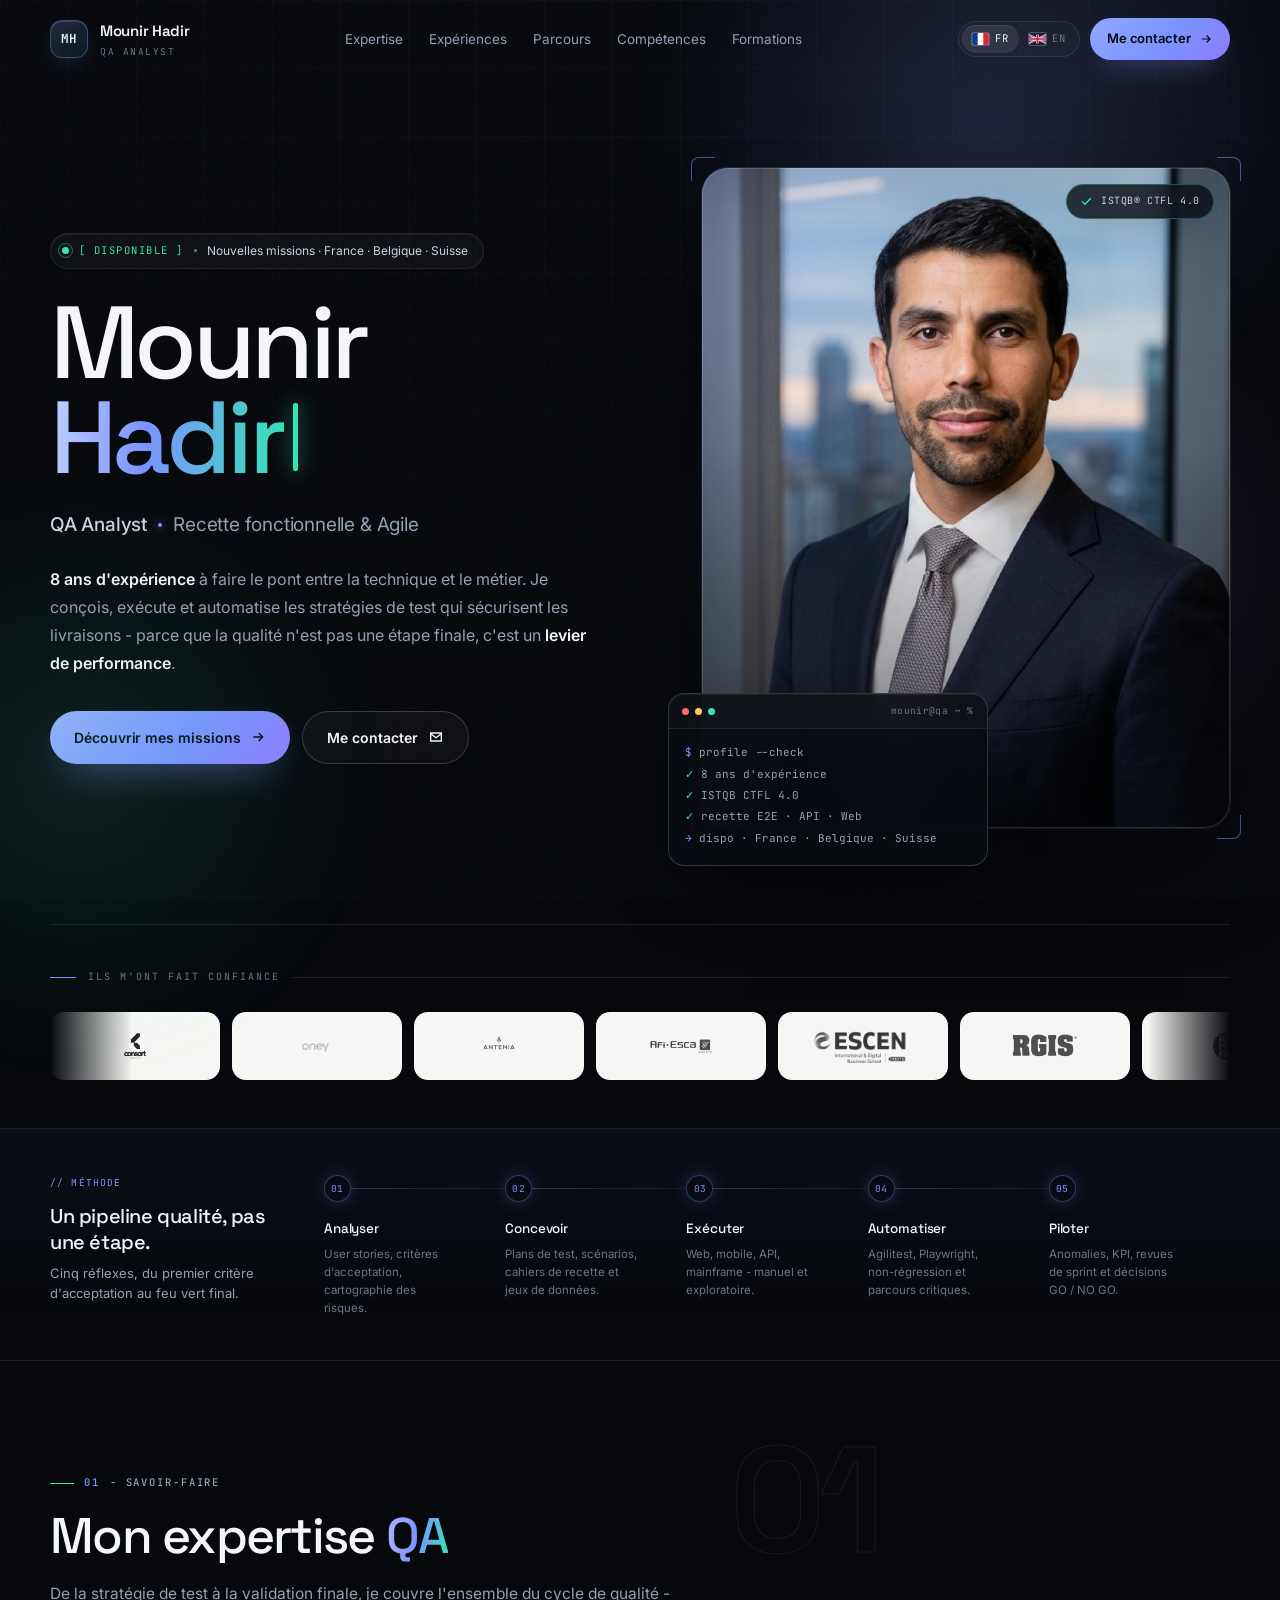
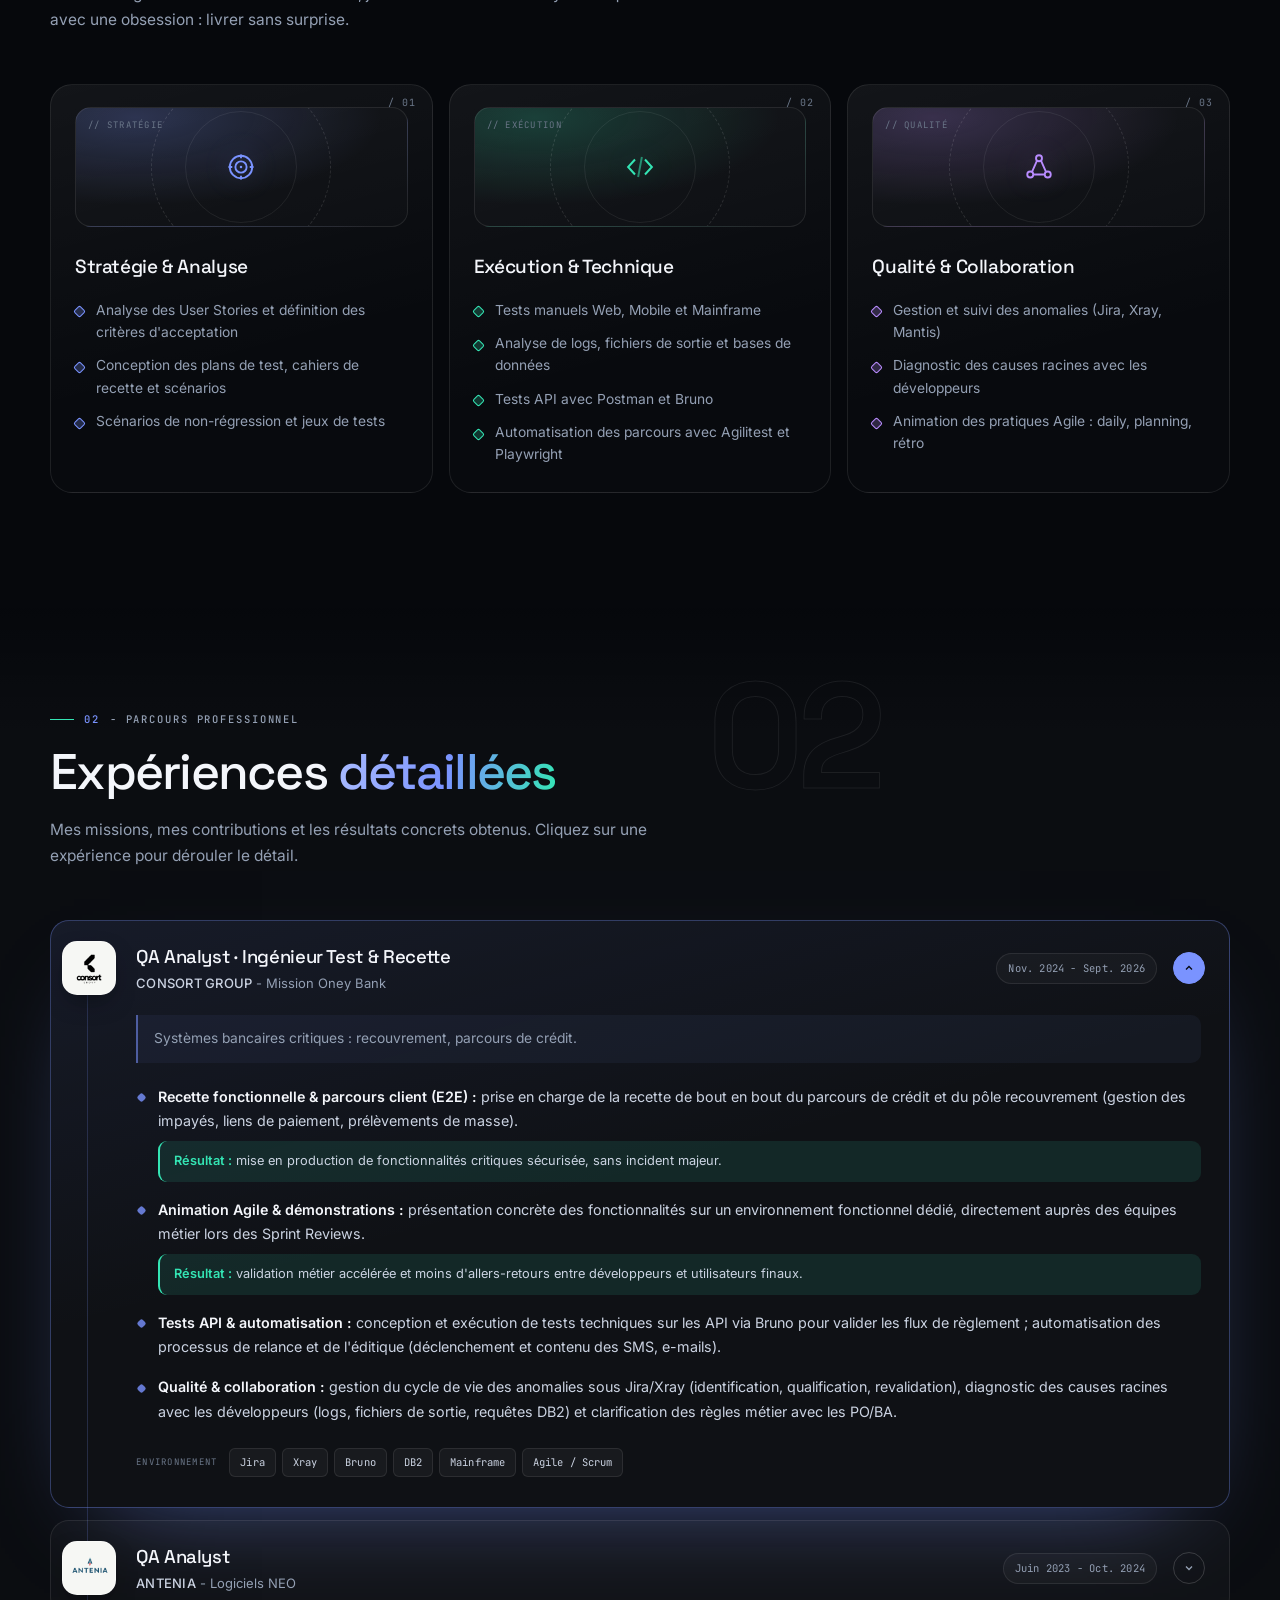
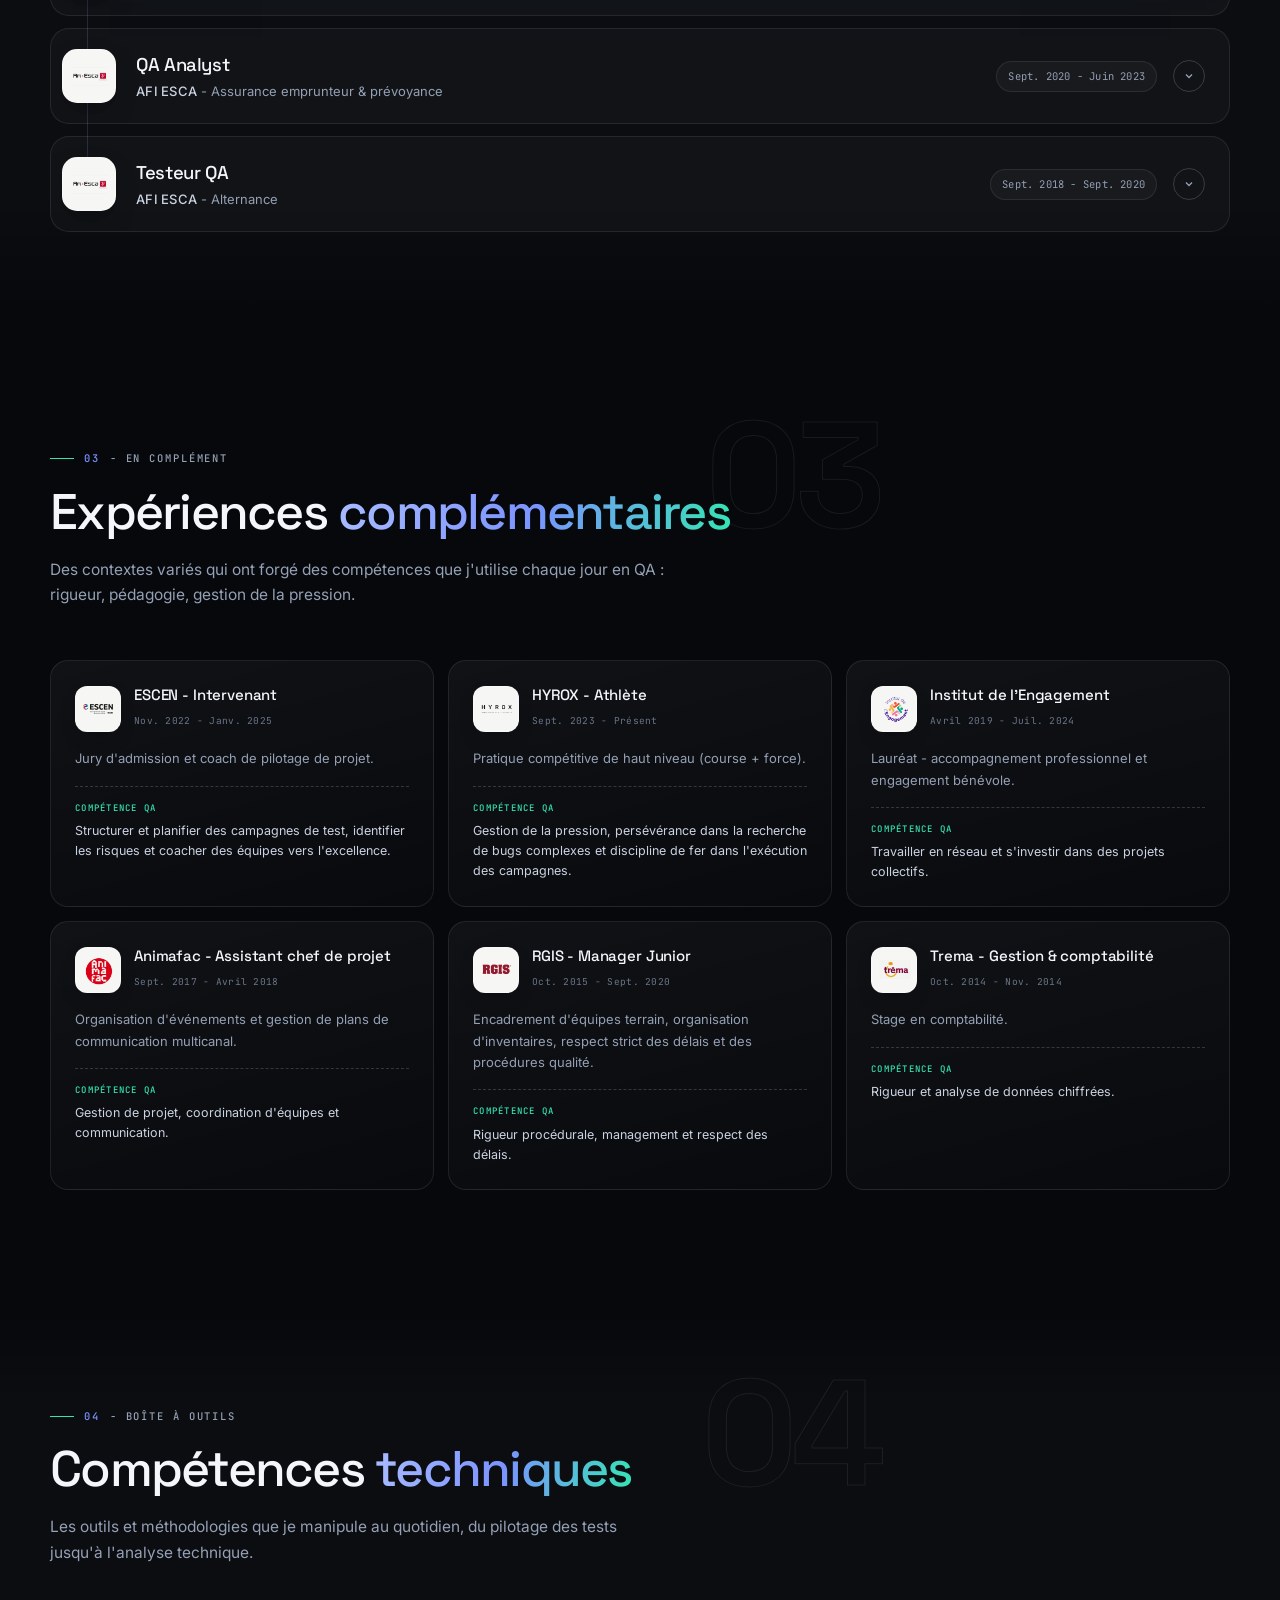
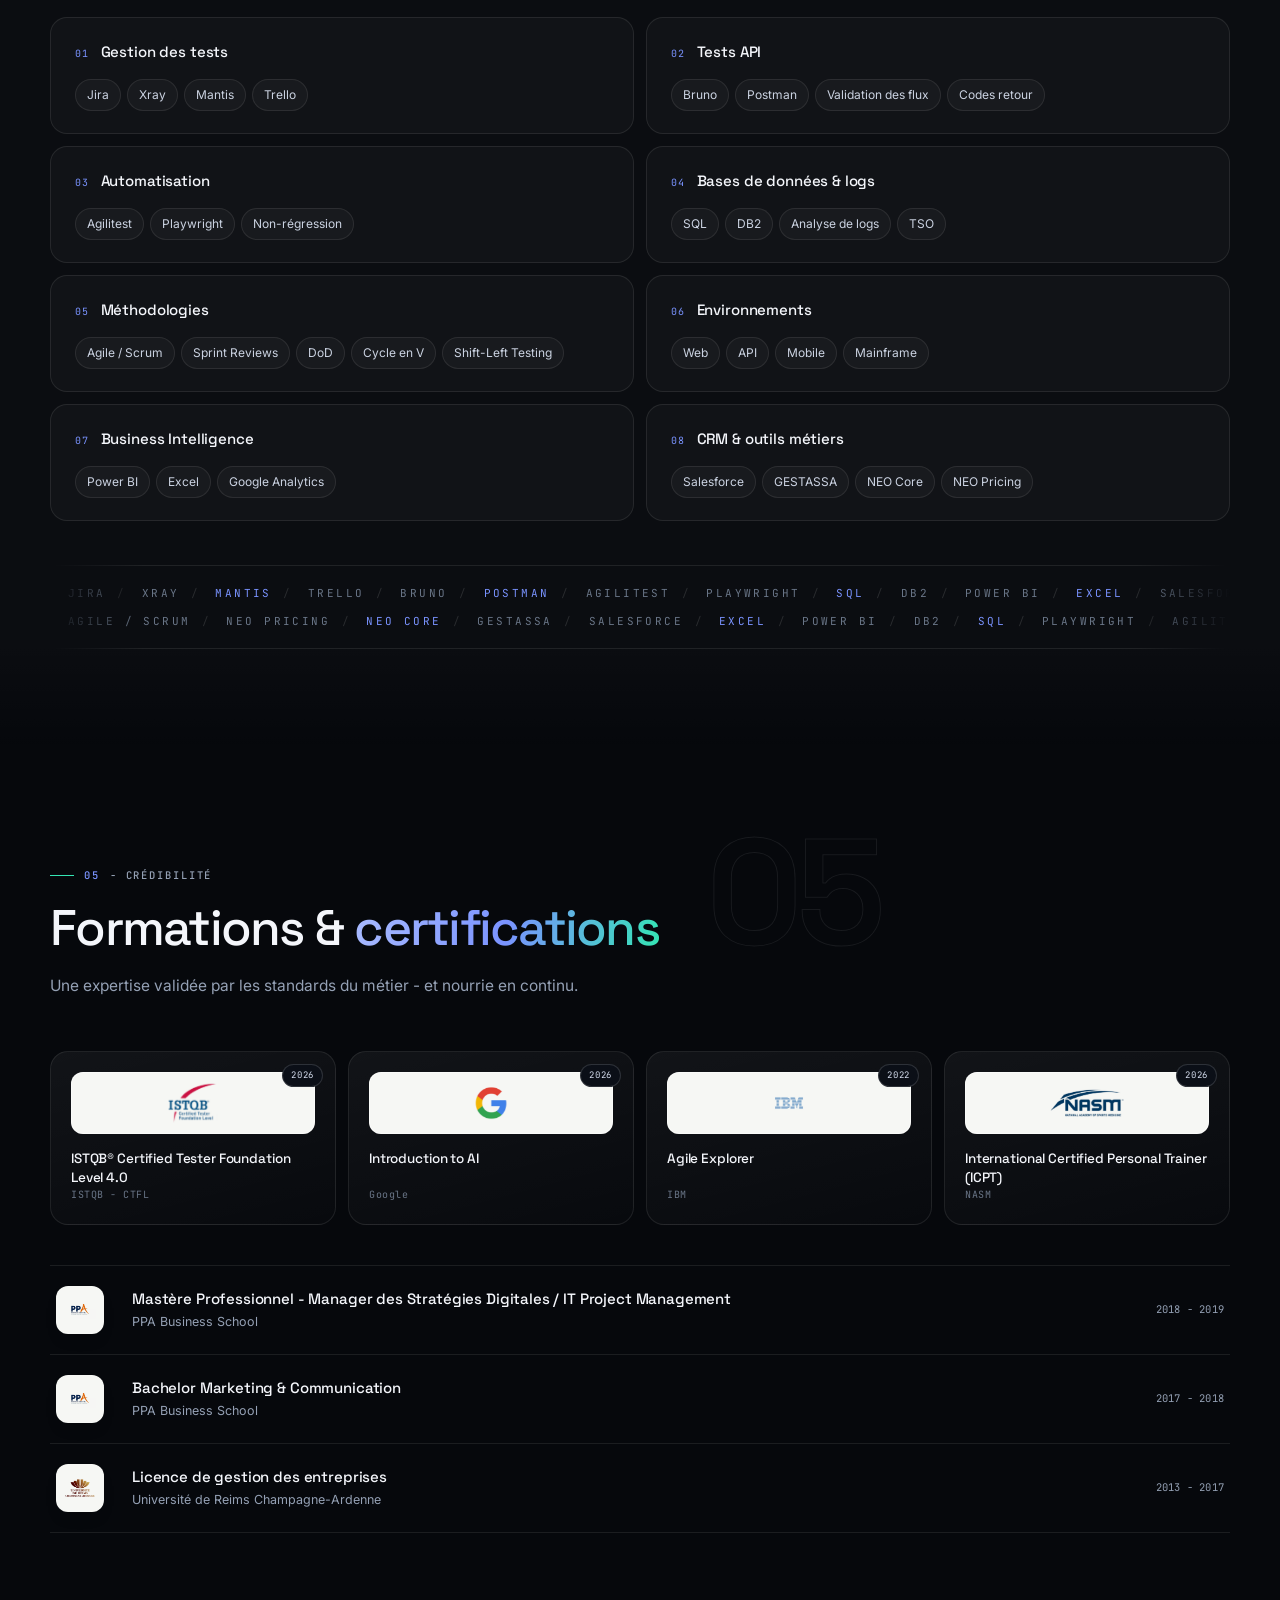
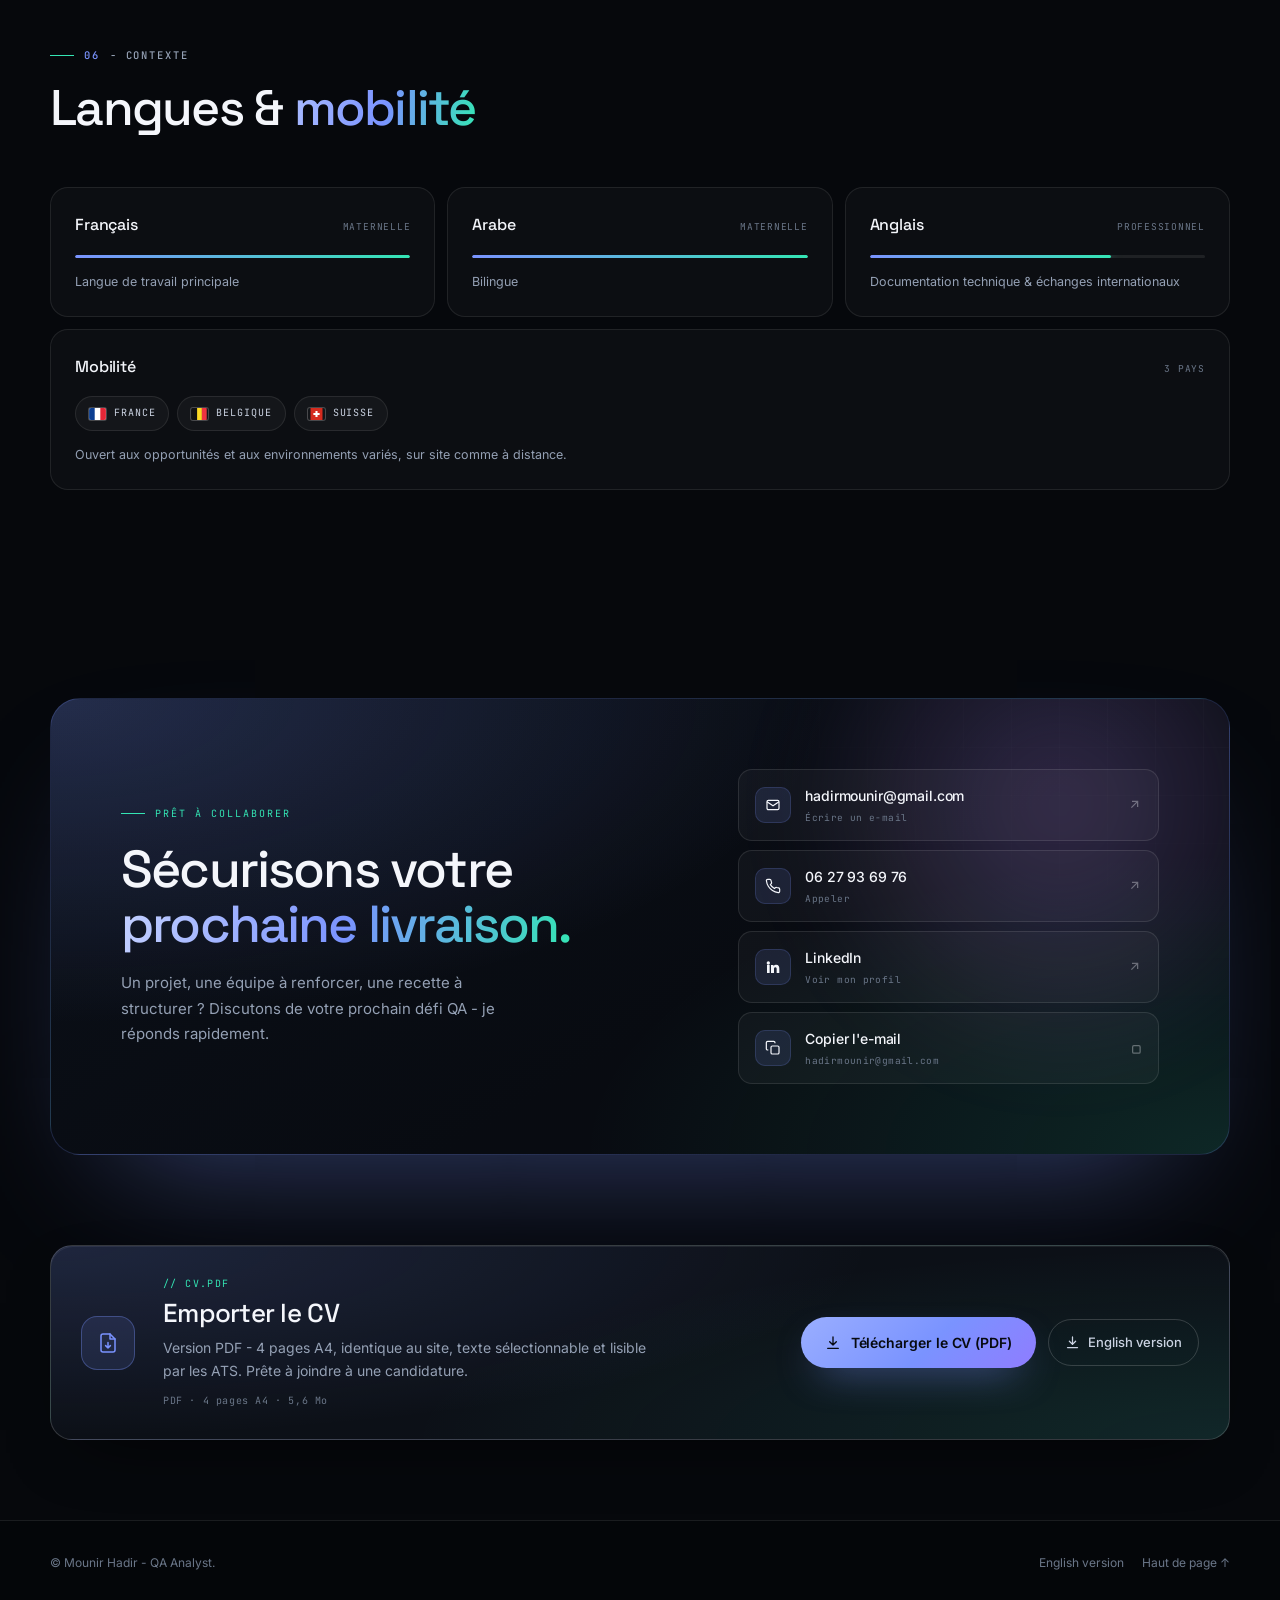
==== commit 995ddb87: "Ajout du bouton de telechargement du CV en bas de page (FR/EN) + guide de publication detaille" ====
--- a/a-televerser-sur-github/index.html
+++ b/a-televerser-sur-github/index.html
@@ -647,6 +647,33 @@
       </div>
     </div>
   </section>
+
+  <!-- ================= TÉLÉCHARGER LE CV ================= -->
+  <section class="dl" id="cv" aria-labelledby="dlTitle">
+    <div class="wrap">
+      <div class="dl-card reveal">
+        <span class="dl-ico" aria-hidden="true">
+          <svg viewBox="0 0 24 24" fill="none" stroke="currentColor" stroke-width="1.5" stroke-linecap="round" stroke-linejoin="round"><path d="M14 3H7a2 2 0 0 0-2 2v14a2 2 0 0 0 2 2h10a2 2 0 0 0 2-2V8z"/><path d="M14 3v5h5"/><path d="M12 11.5v5.5M9.6 14.6 12 17l2.4-2.4"/></svg>
+        </span>
+        <div class="dl-txt">
+          <span class="dl-label">// cv.pdf</span>
+          <h2 id="dlTitle">Emporter le CV</h2>
+          <p>Version PDF - 4 pages A4, identique au site, texte sélectionnable et lisible par les ATS. Prête à joindre à une candidature.</p>
+          <span class="dl-meta">PDF · 4 pages A4 · 5,6 Mo</span>
+        </div>
+        <div class="dl-actions">
+          <a class="btn btn-primary" href="CV-Mounir-Hadir-FR.pdf" download="CV-Mounir-Hadir-FR.pdf" type="application/pdf">
+            <svg viewBox="0 0 24 24" fill="none" stroke="currentColor" stroke-width="2" stroke-linecap="round" stroke-linejoin="round" aria-hidden="true"><path d="M12 3v12M7 10l5 5 5-5"/><path d="M4 20h16"/></svg>
+            Télécharger le CV (PDF)
+          </a>
+          <a class="dl-alt" href="CV-Mounir-Hadir-EN.pdf" download="CV-Mounir-Hadir-EN.pdf" type="application/pdf" lang="en" hreflang="en">
+            <svg viewBox="0 0 24 24" fill="none" stroke="currentColor" stroke-width="2" stroke-linecap="round" stroke-linejoin="round" aria-hidden="true"><path d="M12 3v12M7 10l5 5 5-5"/><path d="M4 20h16"/></svg>
+            English version
+          </a>
+        </div>
+      </div>
+    </div>
+  </section>
 </main>
 
 <footer>
--- a/a-televerser-sur-github/assets/styles.css
+++ b/a-televerser-sur-github/assets/styles.css
@@ -710,7 +710,7 @@
 }
 
 @media print{
-  .nav,.progress,.to-top,.marquee,.terminal,.hero-actions,.contact-actions,.toast,.burger,.mobile-menu,.tool-marquee,.trust,.hud,.hud-badge,.exp-visual,.flow{display:none!important}
+  .nav,.progress,.to-top,.marquee,.terminal,.hero-actions,.contact-actions,.toast,.burger,.mobile-menu,.tool-marquee,.trust,.hud,.hud-badge,.exp-visual,.flow,.dl{display:none!important}
   body{background:#fff;color:#111;font-size:10.5pt}
   body::before,body::after{display:none}
   section{padding:18px 0;break-inside:avoid}
@@ -726,3 +726,70 @@
 
 /* Bloc coordonnees reserve a la version imprimee / PDF */
 .cv-contact{display:none}
+
+/* =========================================================
+   Bandeau de telechargement du CV (bas de page)
+   ========================================================= */
+.dl{padding:0 0 clamp(56px,7vw,80px)}
+.dl-card{
+  position:relative;display:flex;align-items:center;flex-wrap:wrap;
+  gap:clamp(18px,2.4vw,28px);
+  padding:clamp(22px,3vw,30px);
+  border-radius:var(--radius);border:1px solid var(--line-strong);
+  background:
+    radial-gradient(120% 170% at 0% 0%,rgba(122,147,255,.17),transparent 58%),
+    radial-gradient(120% 170% at 100% 100%,rgba(52,229,180,.11),transparent 58%),
+    var(--surface);
+  box-shadow:var(--shadow);overflow:hidden;
+}
+.dl-card::before{
+  content:"";position:absolute;inset:0;border-radius:inherit;pointer-events:none;
+  box-shadow:inset 0 1px 0 rgba(255,255,255,.07);
+}
+.dl-ico{
+  position:relative;z-index:1;flex:none;width:54px;height:54px;display:grid;place-items:center;
+  border-radius:16px;border:1px solid rgba(122,147,255,.34);
+  background:rgba(122,147,255,.12);color:var(--accent);
+}
+.dl-ico svg{width:24px;height:24px}
+.dl-txt{position:relative;z-index:1;flex:1 1 320px;min-width:0}
+.dl-label{
+  display:block;font-family:var(--mono);font-size:10px;letter-spacing:.14em;
+  text-transform:uppercase;color:var(--accent-2);
+}
+.dl-txt h2{
+  margin:7px 0 8px;font-family:var(--display);font-weight:500;
+  font-size:clamp(20px,2.3vw,26px);line-height:1.15;letter-spacing:-.028em;
+}
+.dl-txt p{margin:0;color:var(--muted);font-size:14px;line-height:1.62;max-width:56ch}
+.dl-meta{
+  display:block;margin-top:10px;font-family:var(--mono);font-size:10px;
+  letter-spacing:.06em;color:var(--muted-2);
+}
+.dl-actions{position:relative;z-index:1;display:flex;flex-wrap:wrap;align-items:center;gap:10px 12px}
+.dl .btn-primary:hover svg{transform:translateY(3px)}
+.dl-alt{
+  display:inline-flex;align-items:center;gap:8px;padding:12px 16px;border-radius:100px;
+  border:1px solid var(--line-strong);color:var(--ink-soft);
+  font-size:13px;font-weight:500;
+  transition:border-color .3s,background .3s,color .3s,transform .3s var(--ease);
+}
+.dl-alt svg{width:15px;height:15px;transition:transform .35s var(--ease)}
+.dl-alt:hover{
+  border-color:rgba(52,229,180,.45);background:rgba(52,229,180,.08);
+  color:var(--ink);transform:translateY(-2px);
+}
+.dl-alt:hover svg{transform:translateY(3px)}
+
+@media (max-width:820px){
+  .dl-card{align-items:flex-start}
+  .dl-txt{flex:1 1 100%}
+}
+@media (max-width:720px){
+  .dl-ico{width:46px;height:46px;border-radius:14px}
+  .dl-ico svg{width:21px;height:21px}
+  .dl-actions{width:100%;gap:9px}
+  .dl .btn-primary{flex:1 1 100%;justify-content:center}
+  .dl-alt{flex:1 1 100%;justify-content:center}
+}
+
--- a/a-televerser-sur-github/assets/print.css
+++ b/a-televerser-sur-github/assets/print.css
@@ -37,7 +37,7 @@
   .skip,.nav,.progress,.to-top,.mobile-menu,.burger,.toast,
   .marquee,.trust,.terminal,.hud,.hud-badge,.hero-actions,.hero::before,.hero::after,
   .tool-marquee,.sec-ghost,.exp-visual,.xp-chev,.caret,.bar,
-  .contact,footer{ display:none !important; }
+  .contact,footer,.dl{ display:none !important; }
 
   a{ color:inherit; text-decoration:none; }
   .reveal{ opacity:1 !important; transform:none !important; }
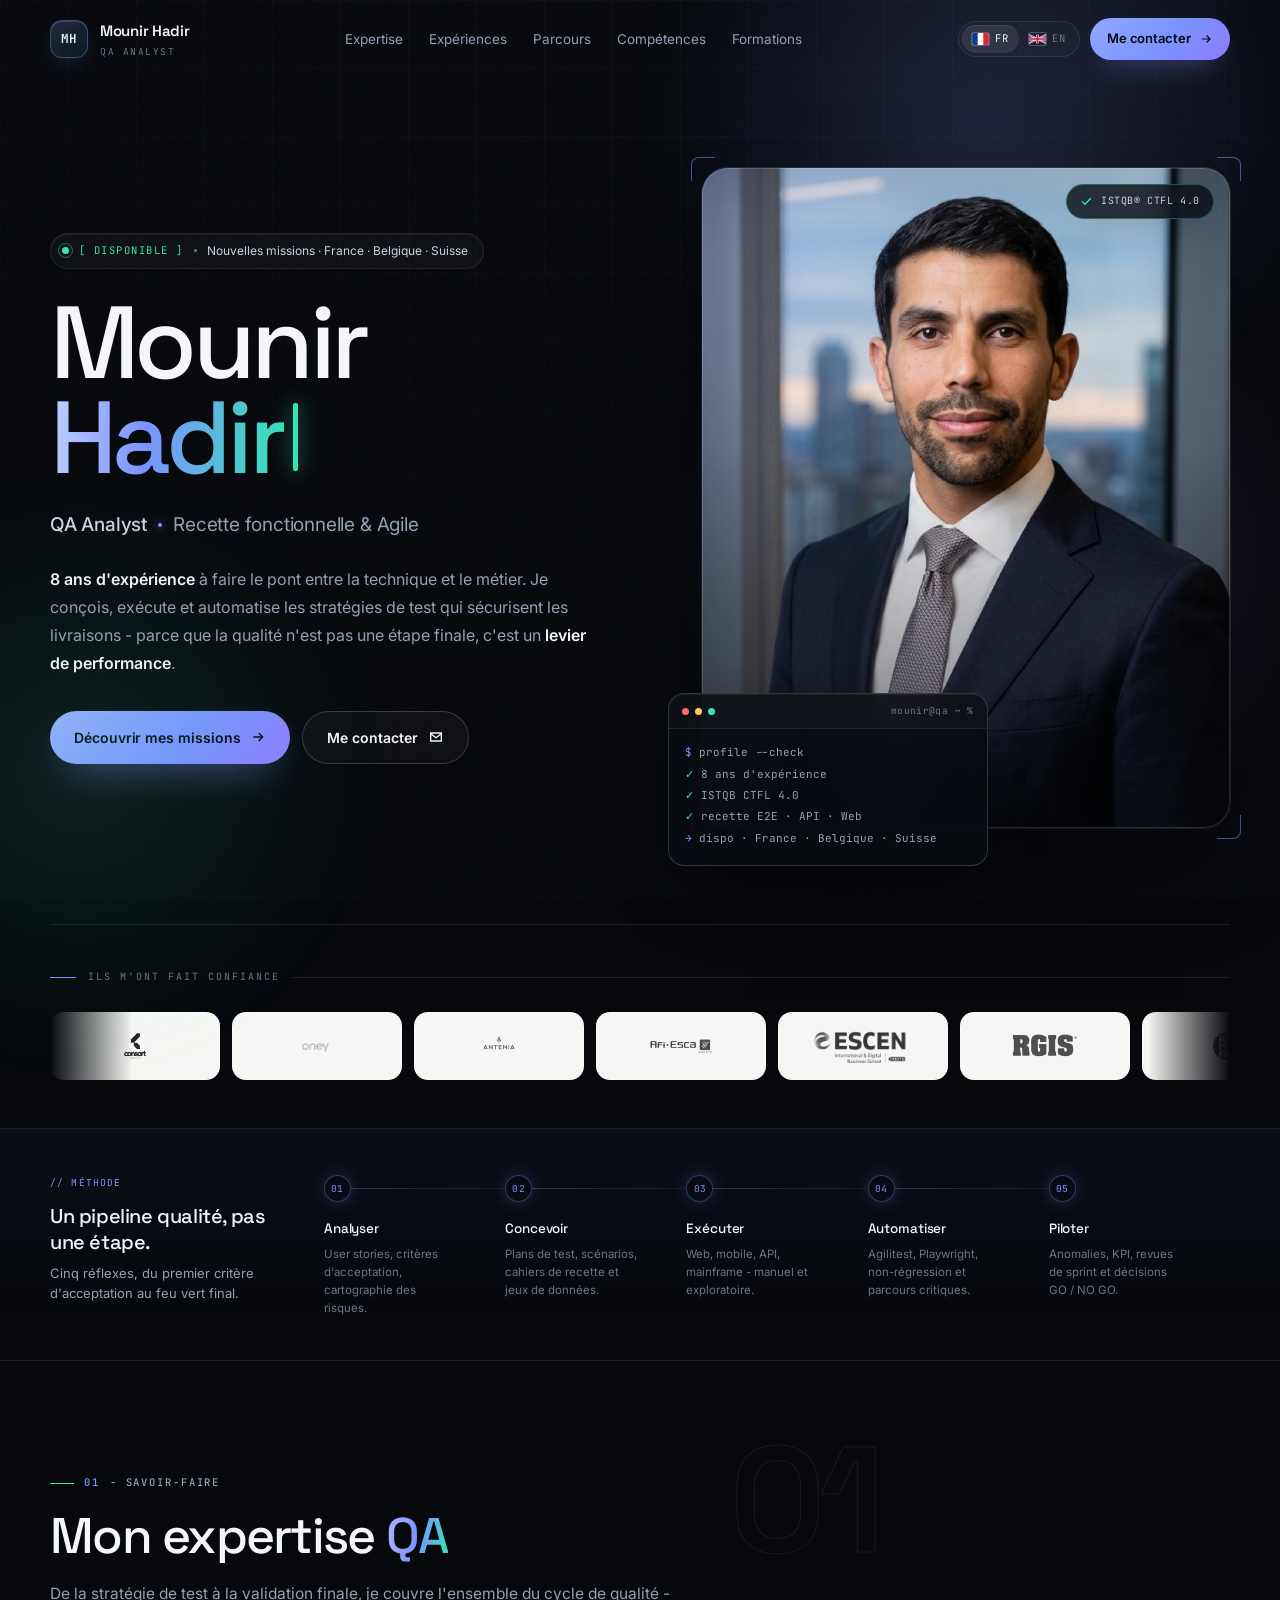
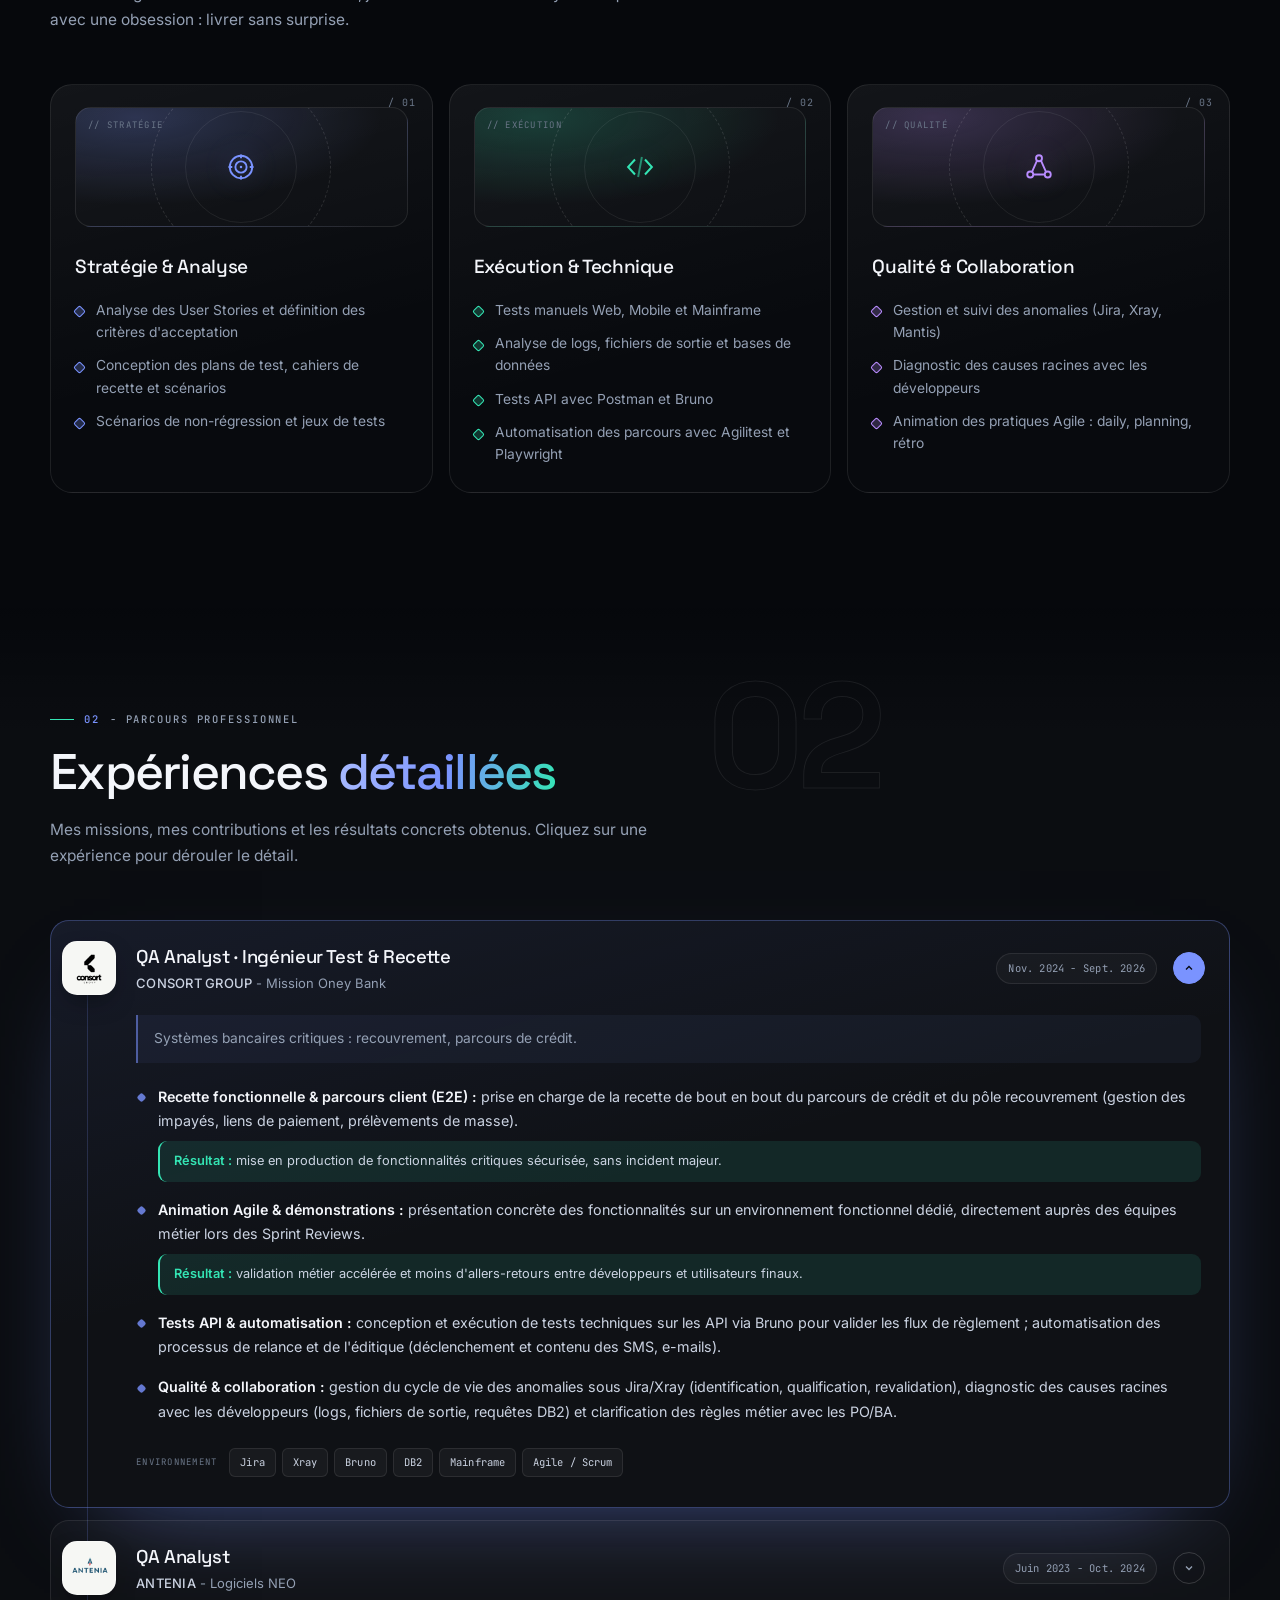
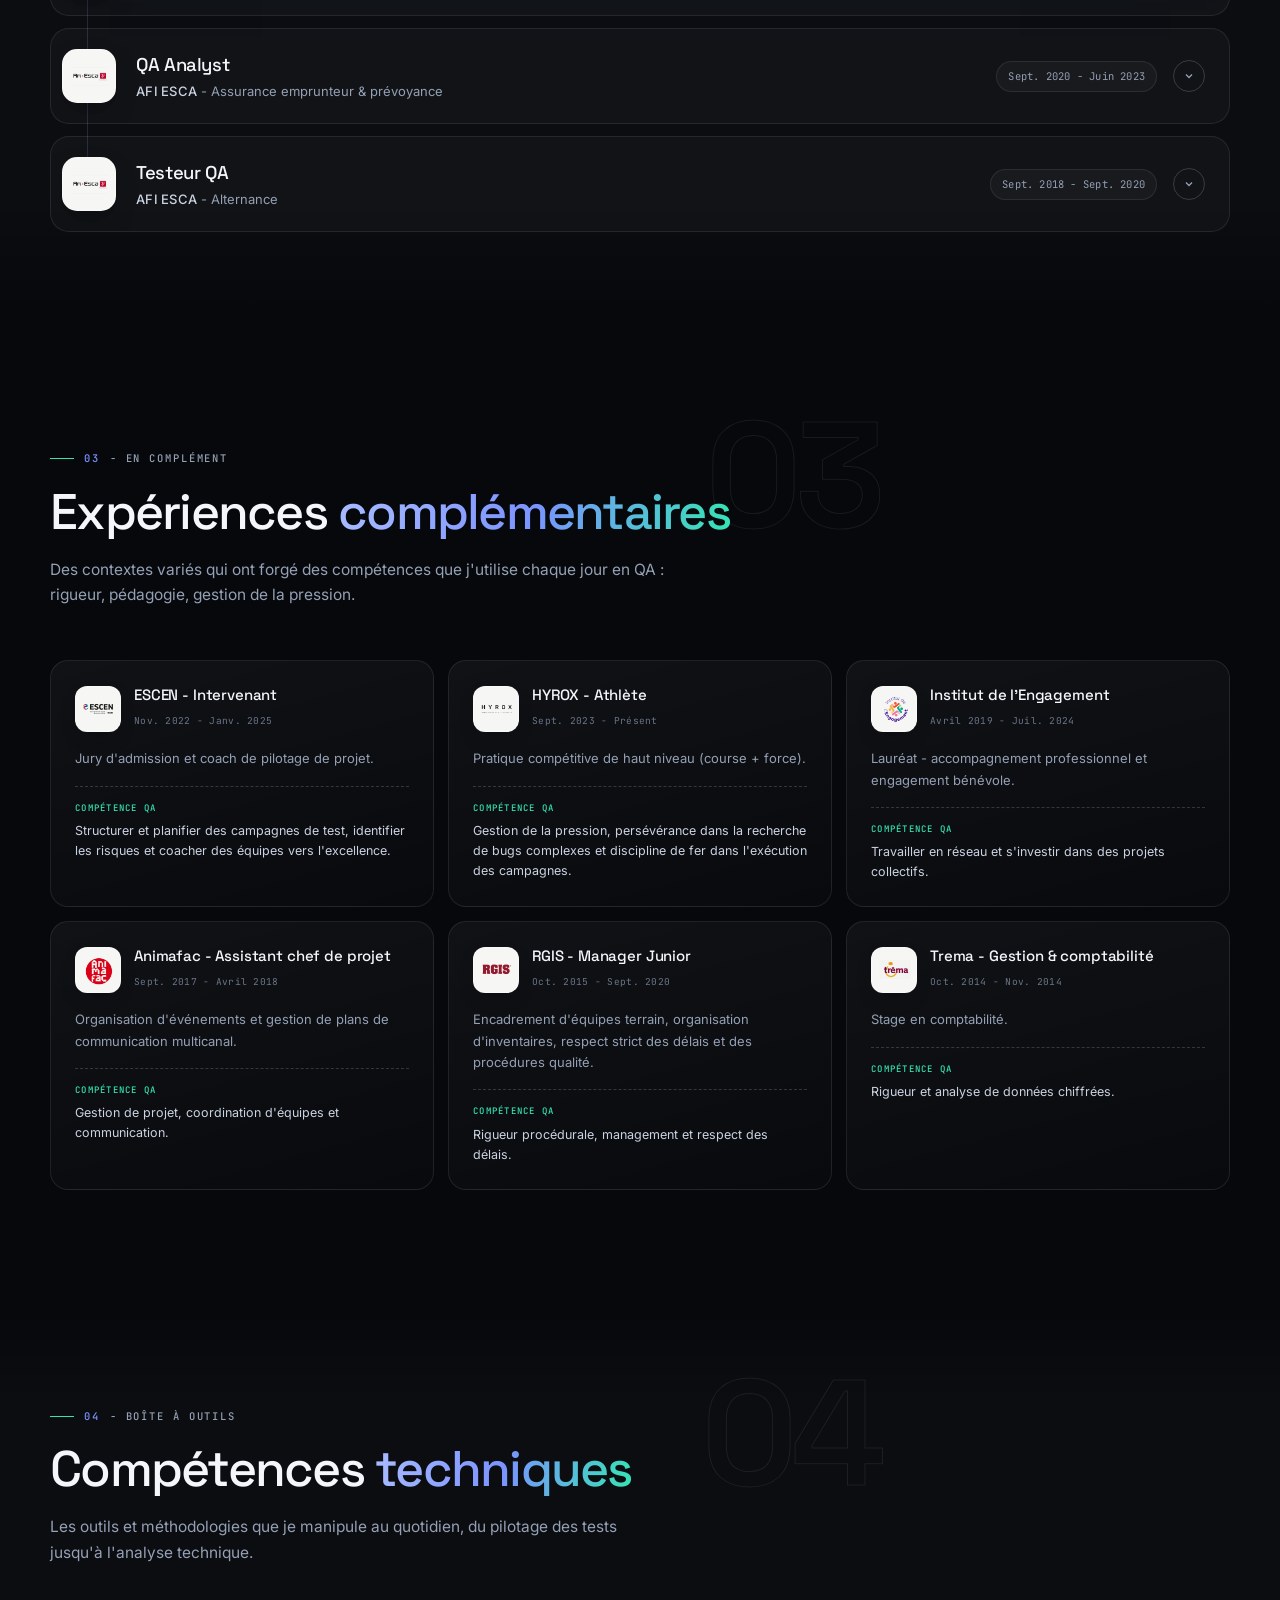
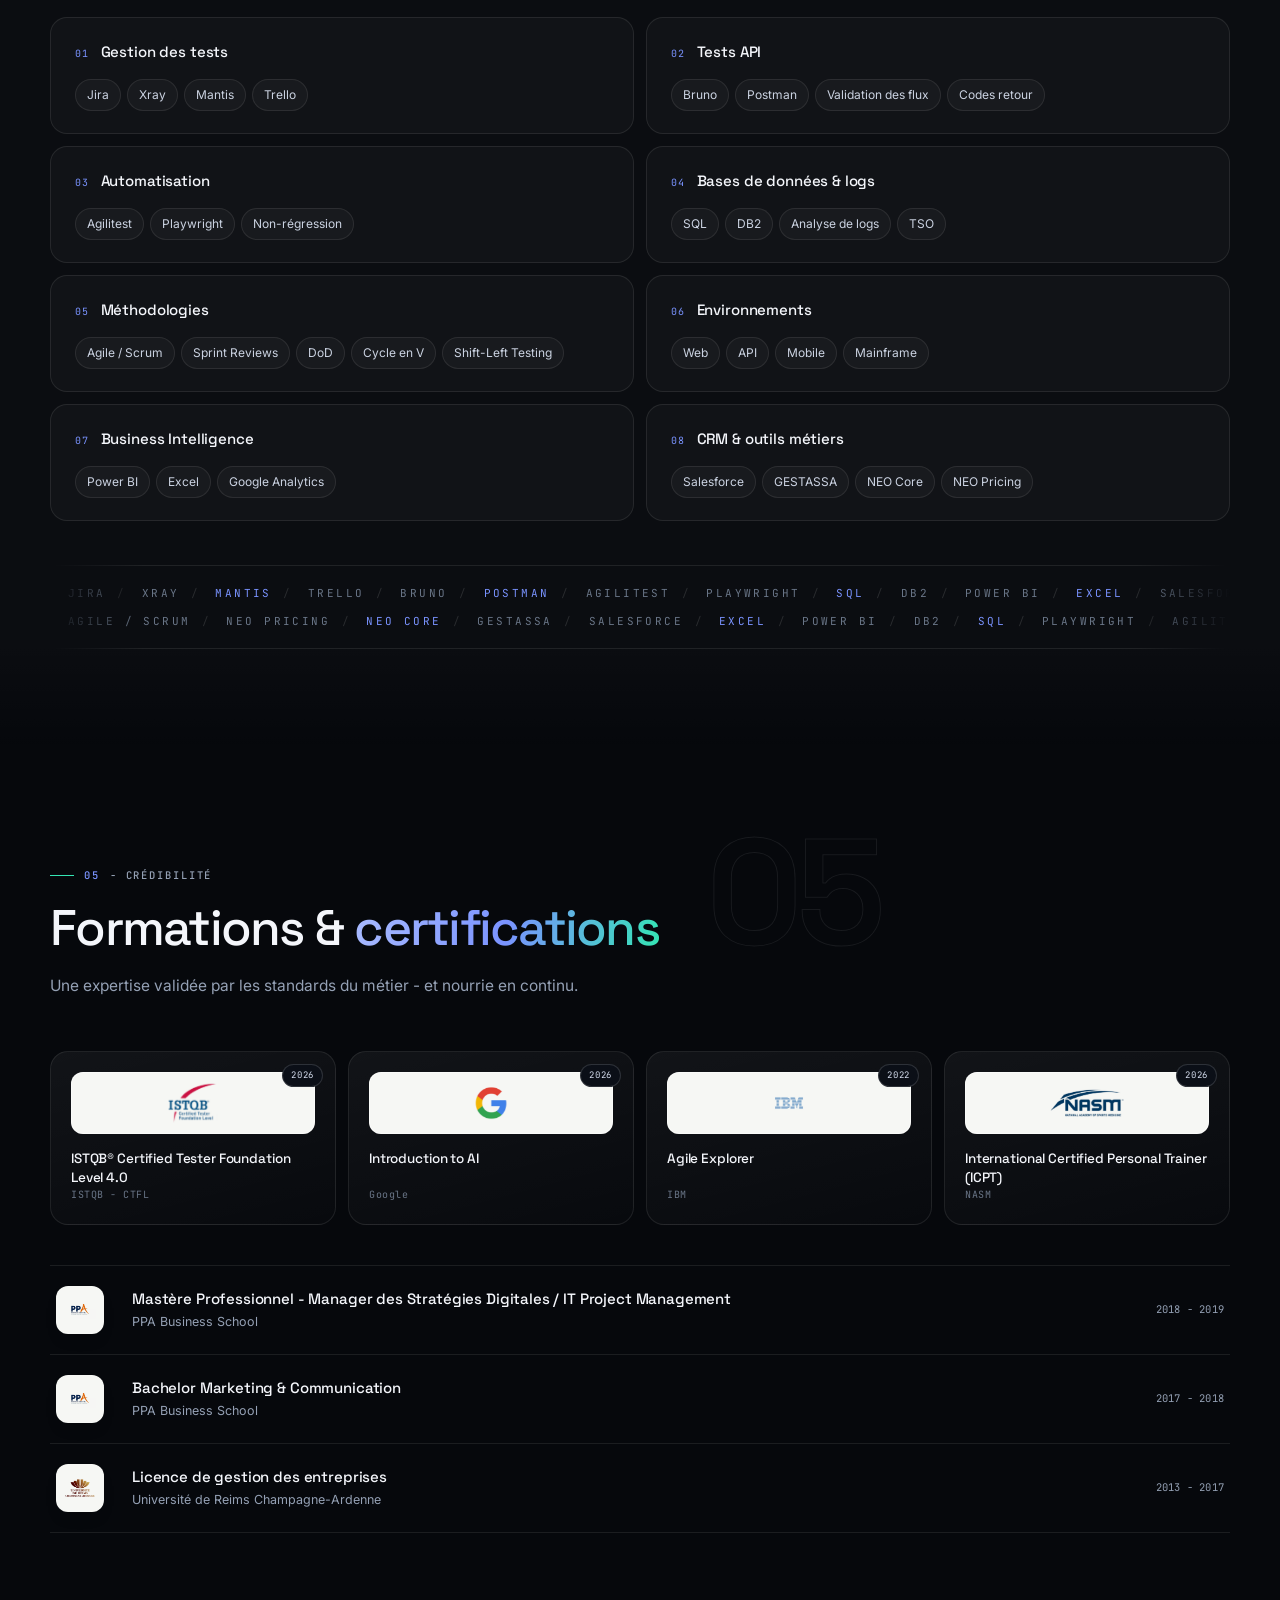
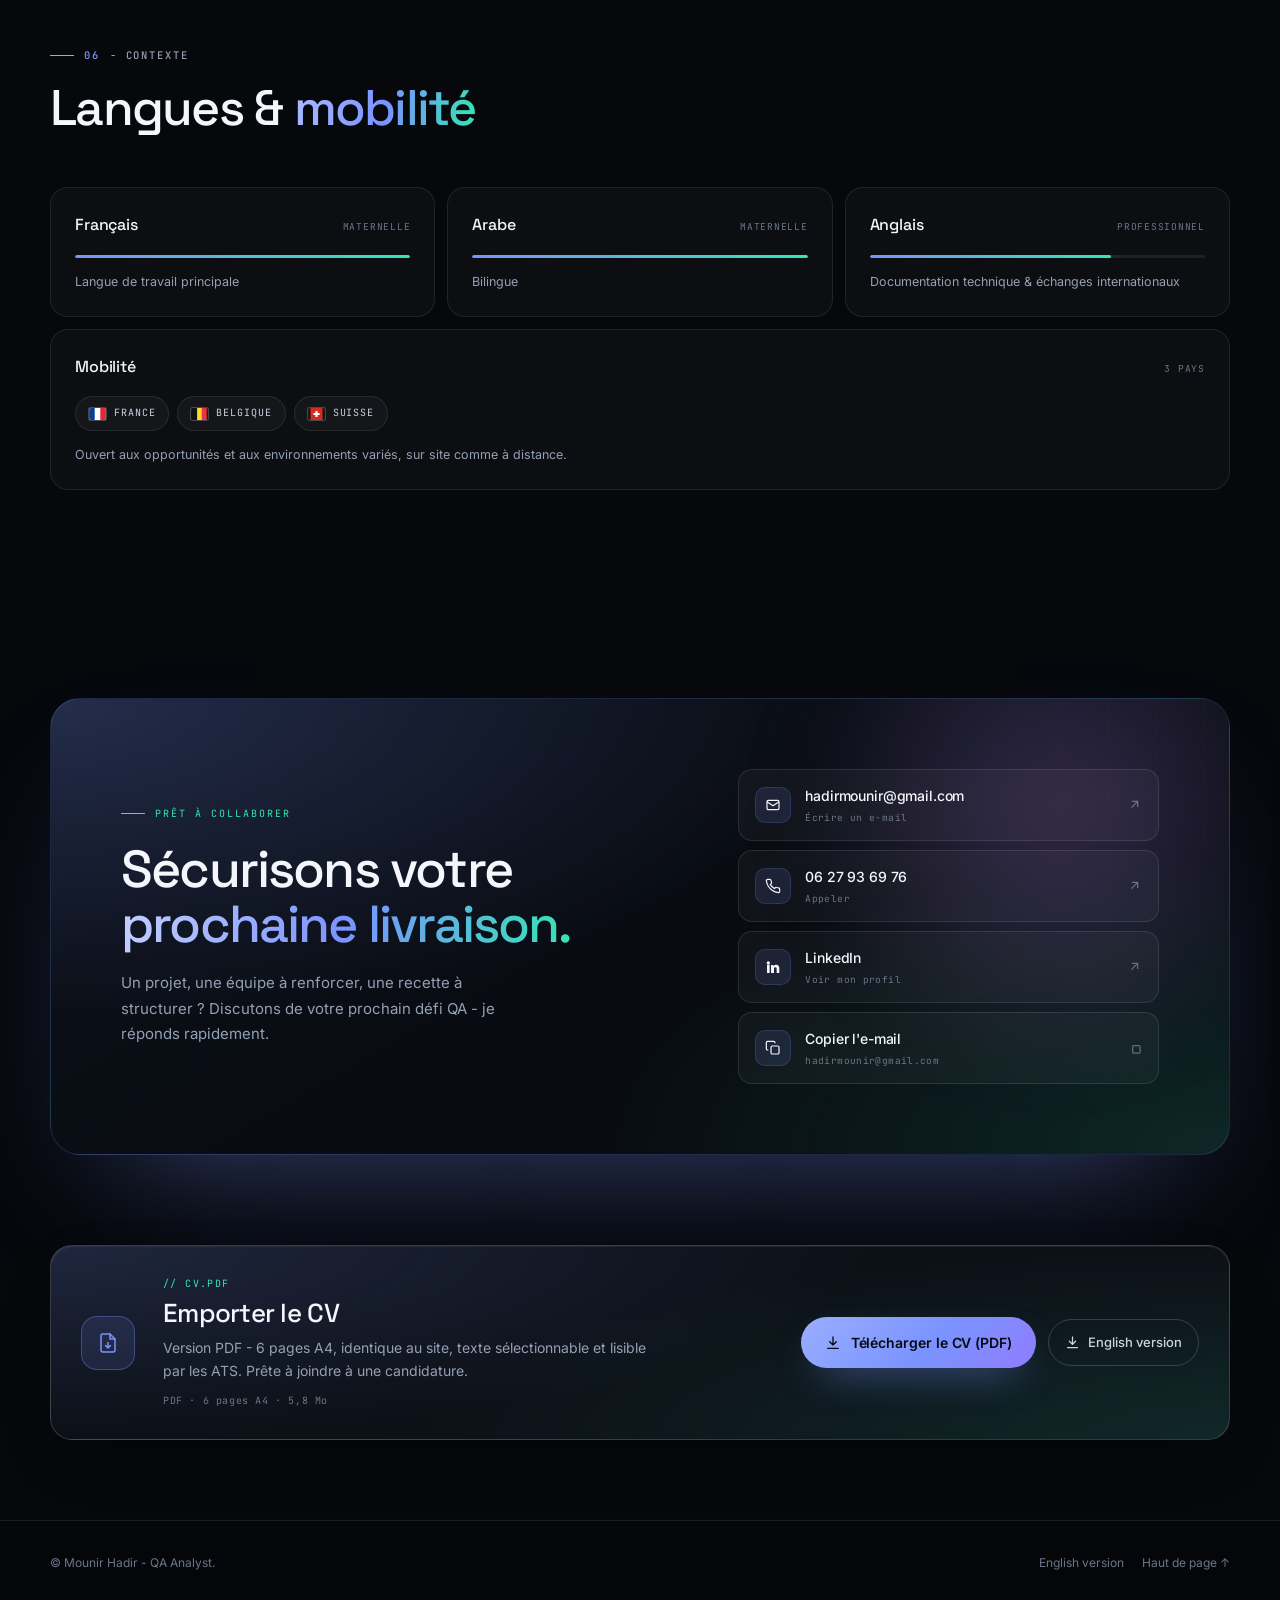
==== commit 496ed8d8: "Correction du nombre de pages du PDF (6 pages A4)" ====
--- a/a-televerser-sur-github/index.html
+++ b/a-televerser-sur-github/index.html
@@ -658,8 +658,8 @@
         <div class="dl-txt">
           <span class="dl-label">// cv.pdf</span>
           <h2 id="dlTitle">Emporter le CV</h2>
-          <p>Version PDF - 4 pages A4, identique au site, texte sélectionnable et lisible par les ATS. Prête à joindre à une candidature.</p>
-          <span class="dl-meta">PDF · 4 pages A4 · 5,6 Mo</span>
+          <p>Version PDF - 6 pages A4, identique au site, texte sélectionnable et lisible par les ATS. Prête à joindre à une candidature.</p>
+          <span class="dl-meta">PDF · 6 pages A4 · 5,8 Mo</span>
         </div>
         <div class="dl-actions">
           <a class="btn btn-primary" href="CV-Mounir-Hadir-FR.pdf" download="CV-Mounir-Hadir-FR.pdf" type="application/pdf">
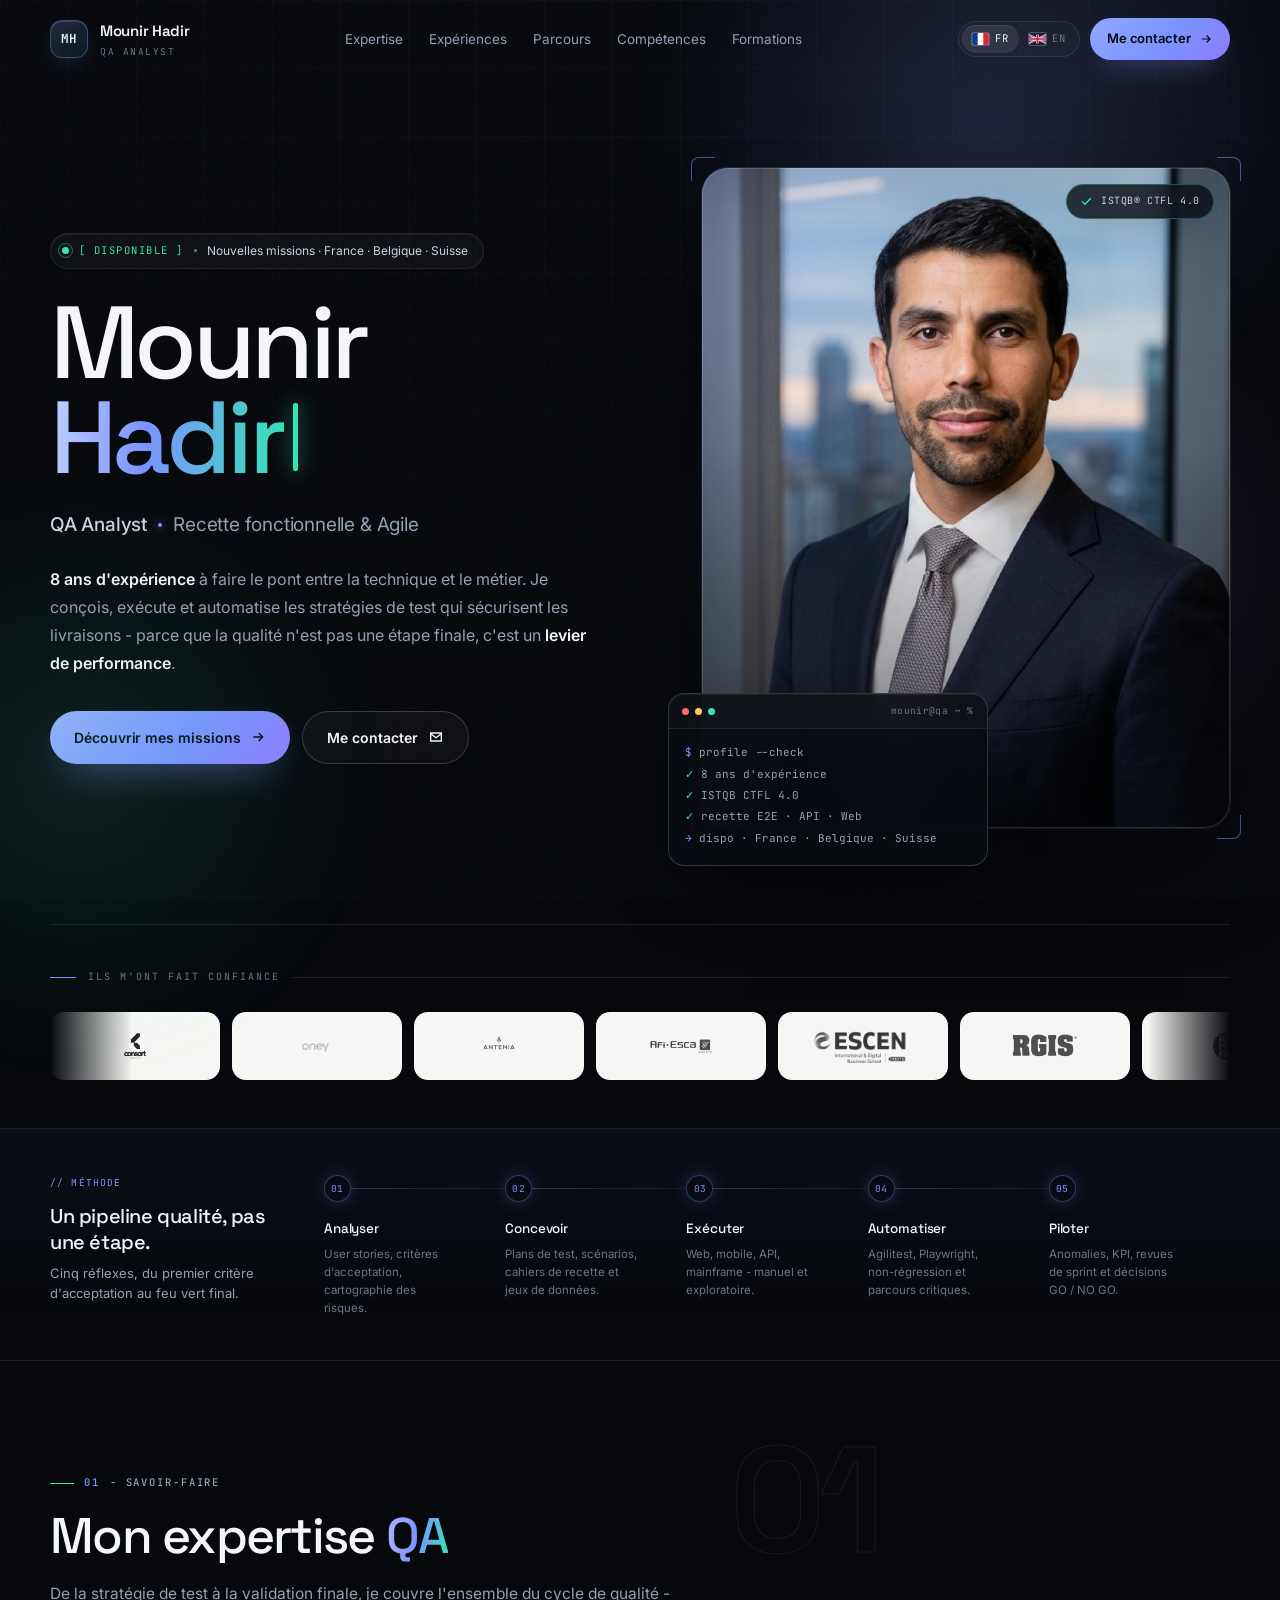
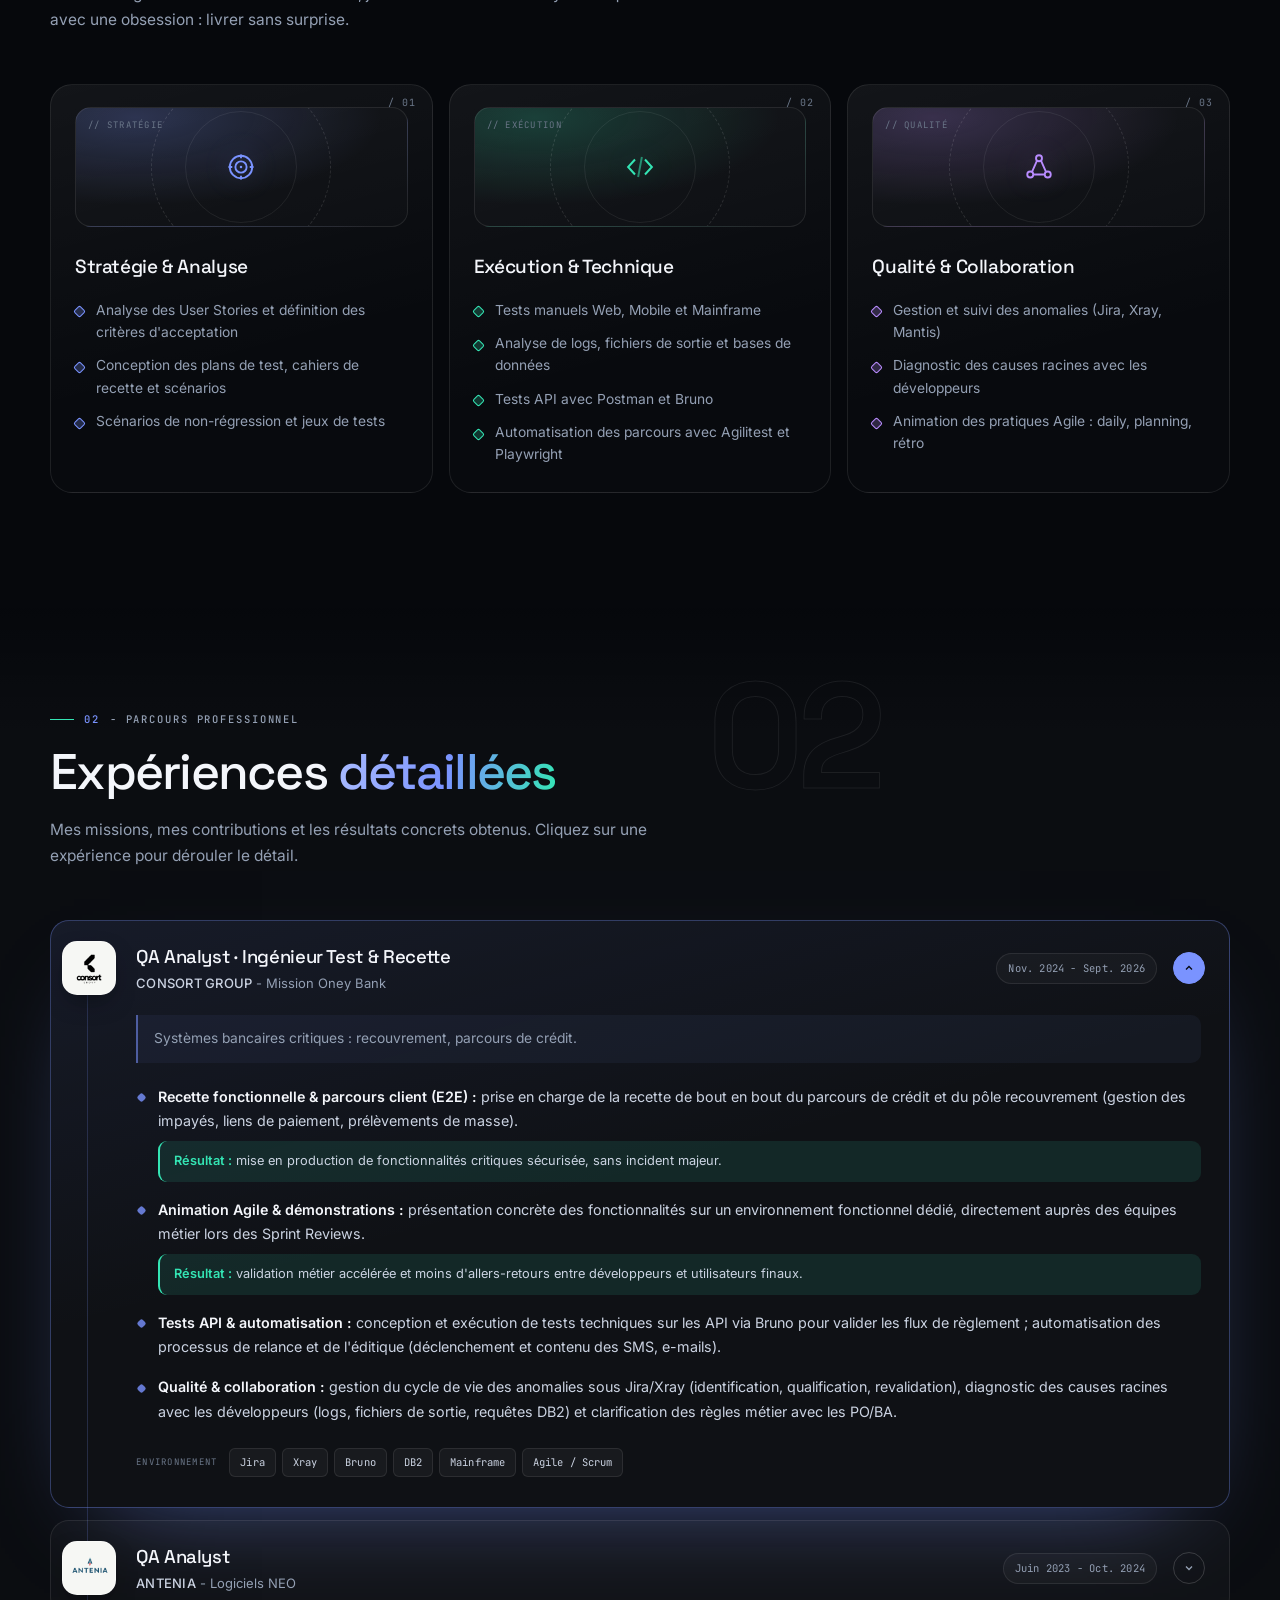
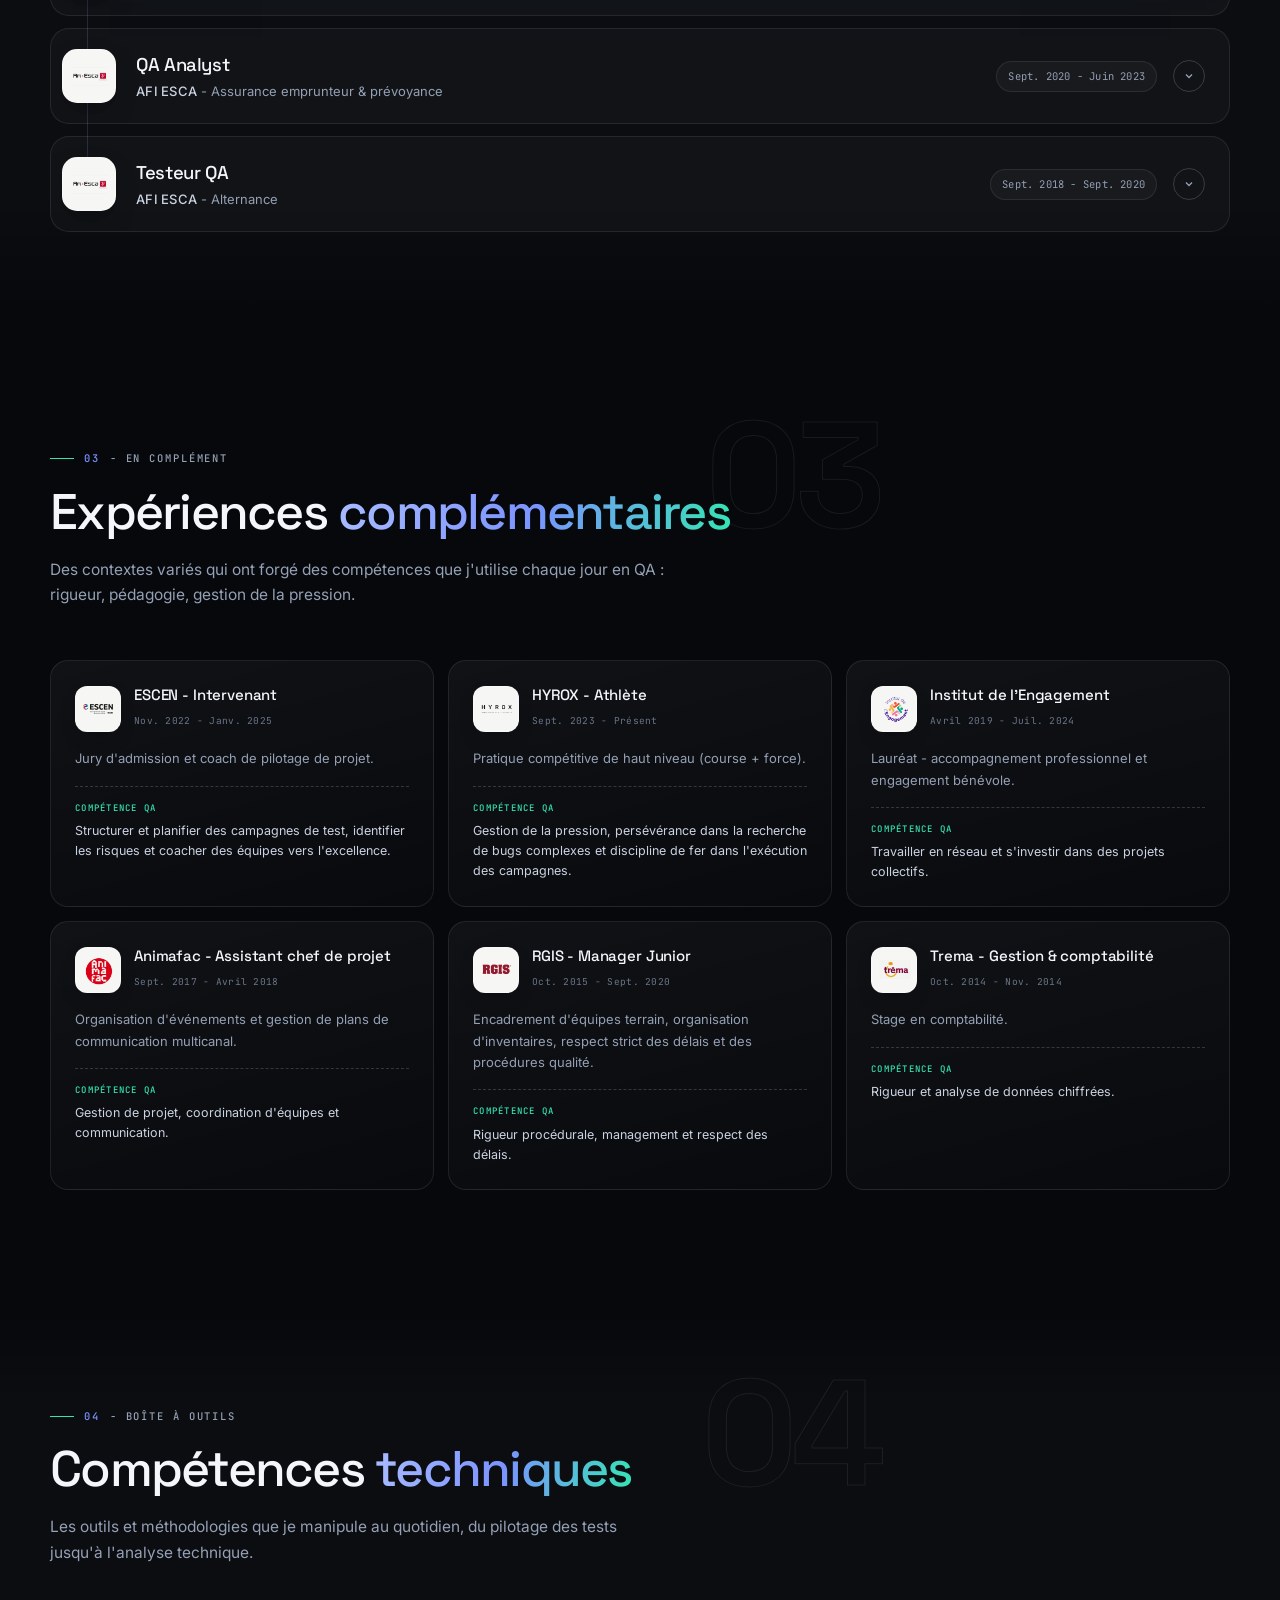
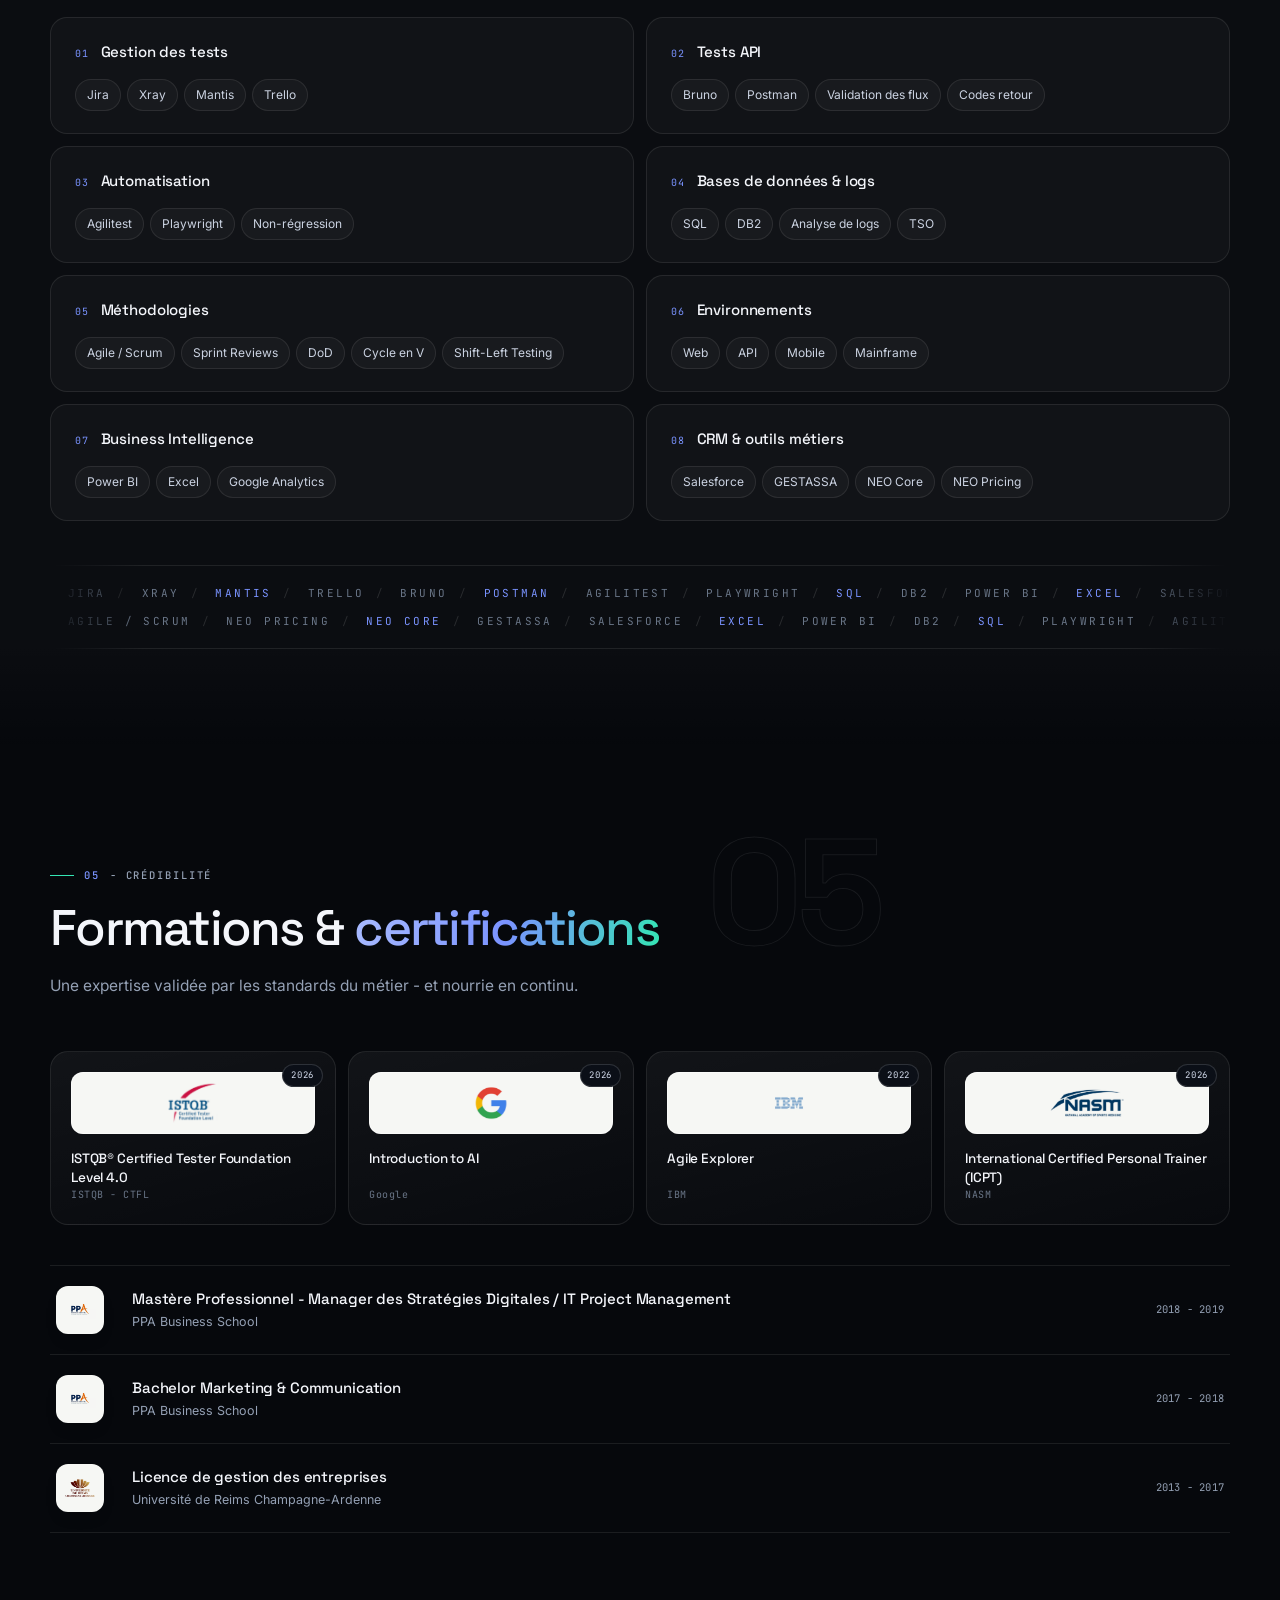
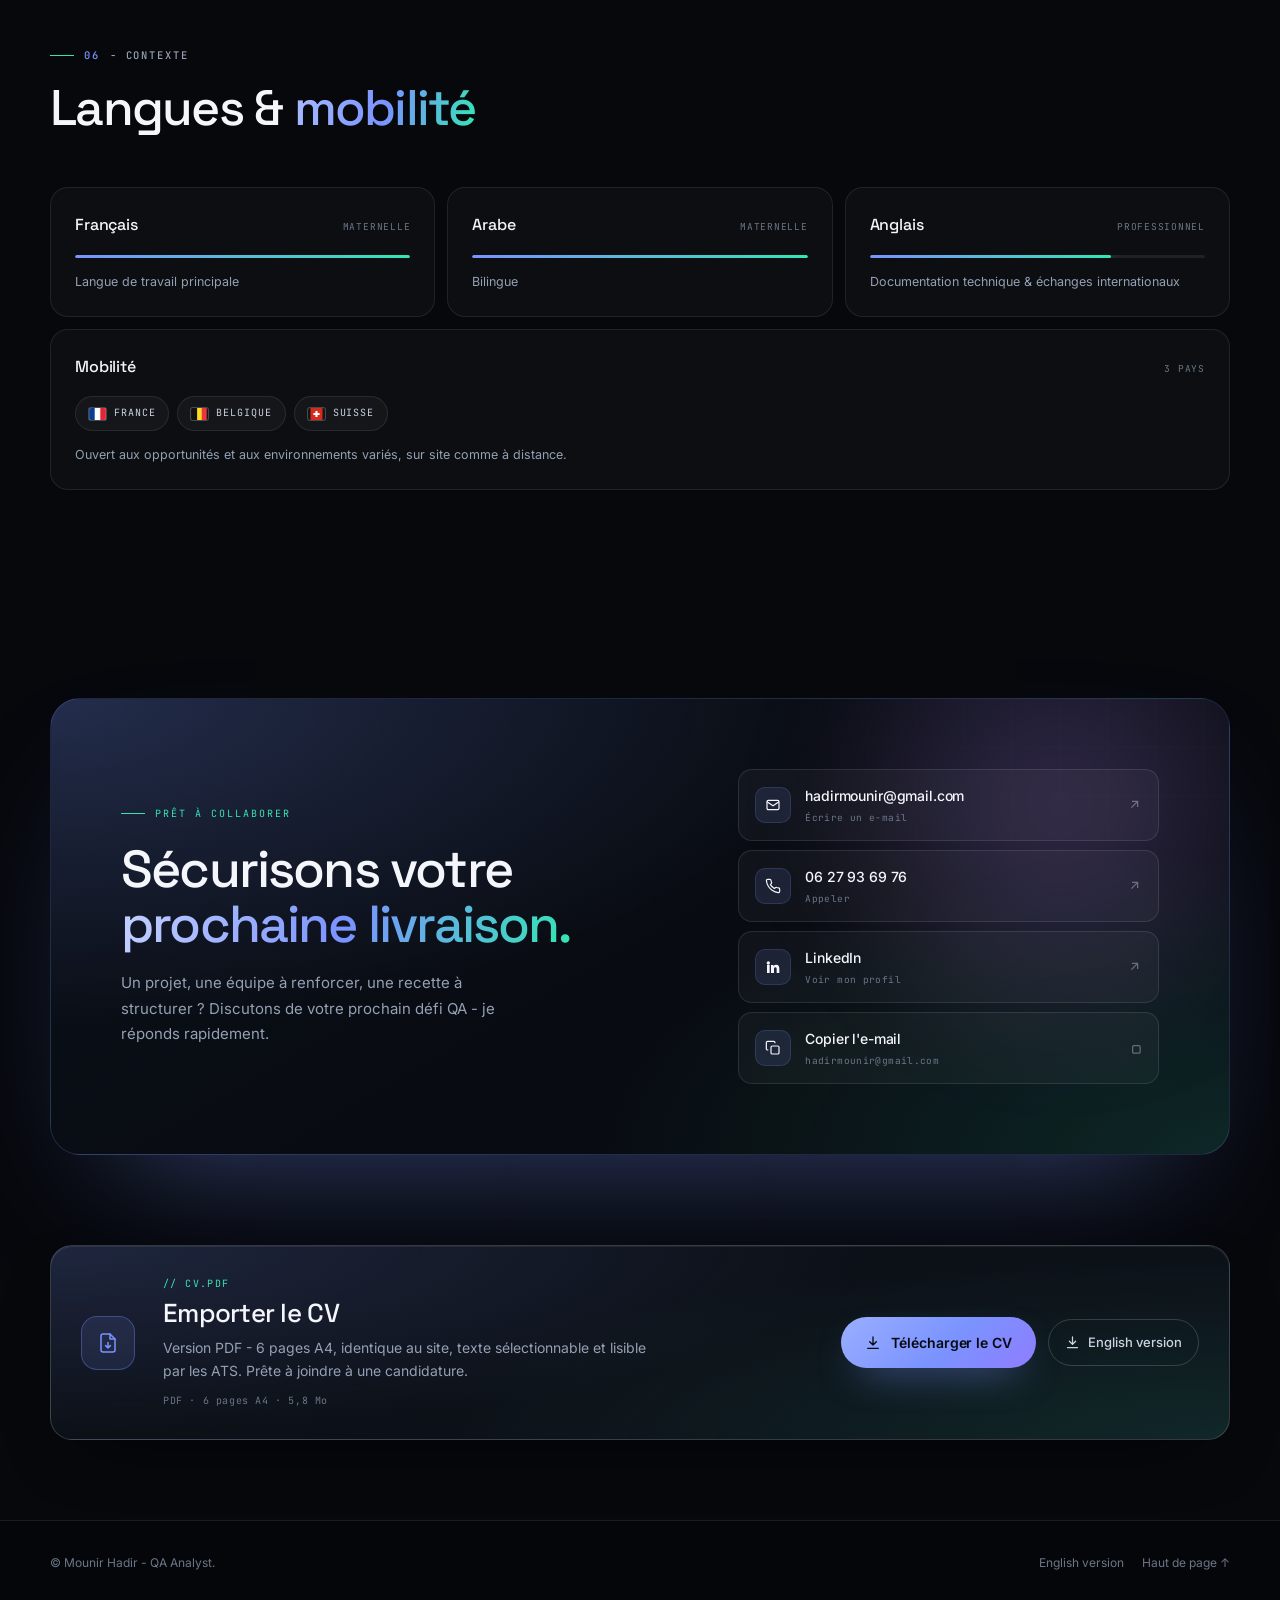
==== commit 8ceaaa67: "Bouton: Télécharger le CV" ====
--- a/a-televerser-sur-github/index.html
+++ b/a-televerser-sur-github/index.html
@@ -664,7 +664,7 @@
         <div class="dl-actions">
           <a class="btn btn-primary" href="CV-Mounir-Hadir-FR.pdf" download="CV-Mounir-Hadir-FR.pdf" type="application/pdf">
             <svg viewBox="0 0 24 24" fill="none" stroke="currentColor" stroke-width="2" stroke-linecap="round" stroke-linejoin="round" aria-hidden="true"><path d="M12 3v12M7 10l5 5 5-5"/><path d="M4 20h16"/></svg>
-            Télécharger le CV (PDF)
+            Télécharger le CV
           </a>
           <a class="dl-alt" href="CV-Mounir-Hadir-EN.pdf" download="CV-Mounir-Hadir-EN.pdf" type="application/pdf" lang="en" hreflang="en">
             <svg viewBox="0 0 24 24" fill="none" stroke="currentColor" stroke-width="2" stroke-linecap="round" stroke-linejoin="round" aria-hidden="true"><path d="M12 3v12M7 10l5 5 5-5"/><path d="M4 20h16"/></svg>
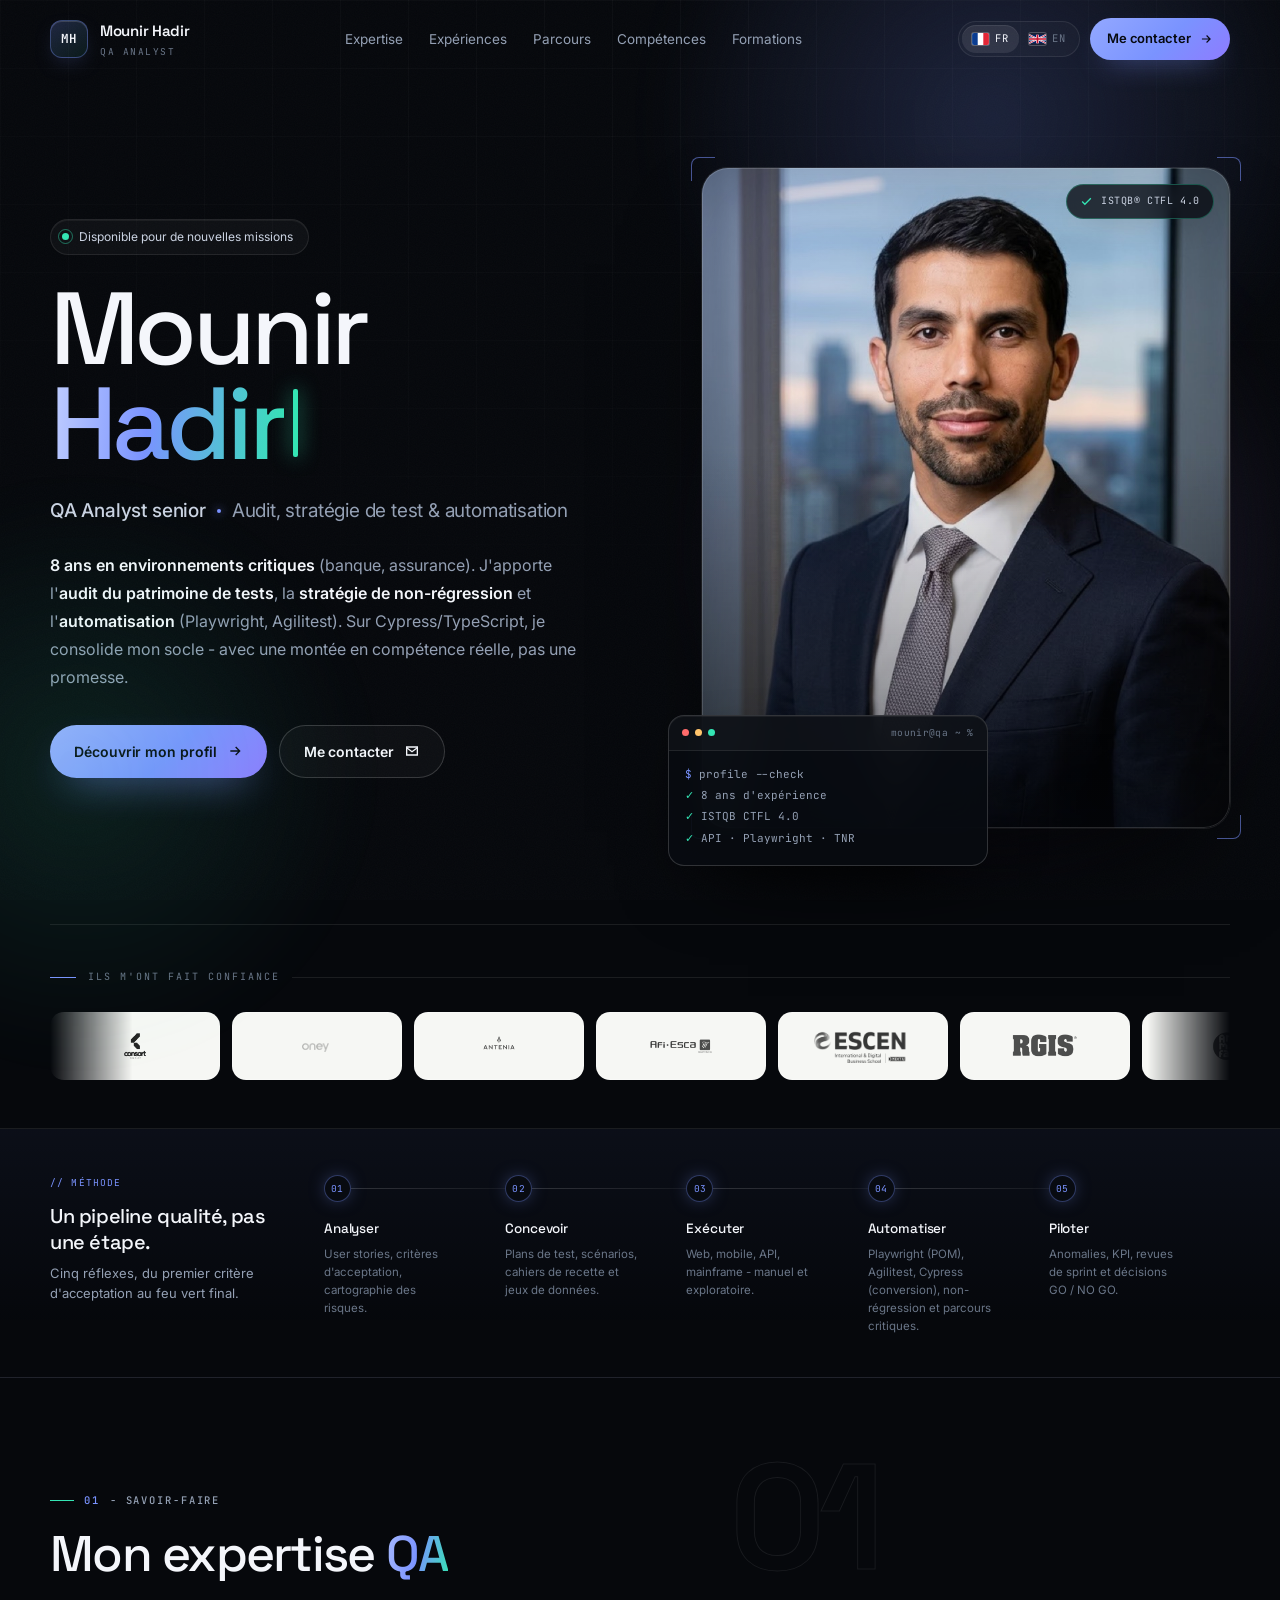
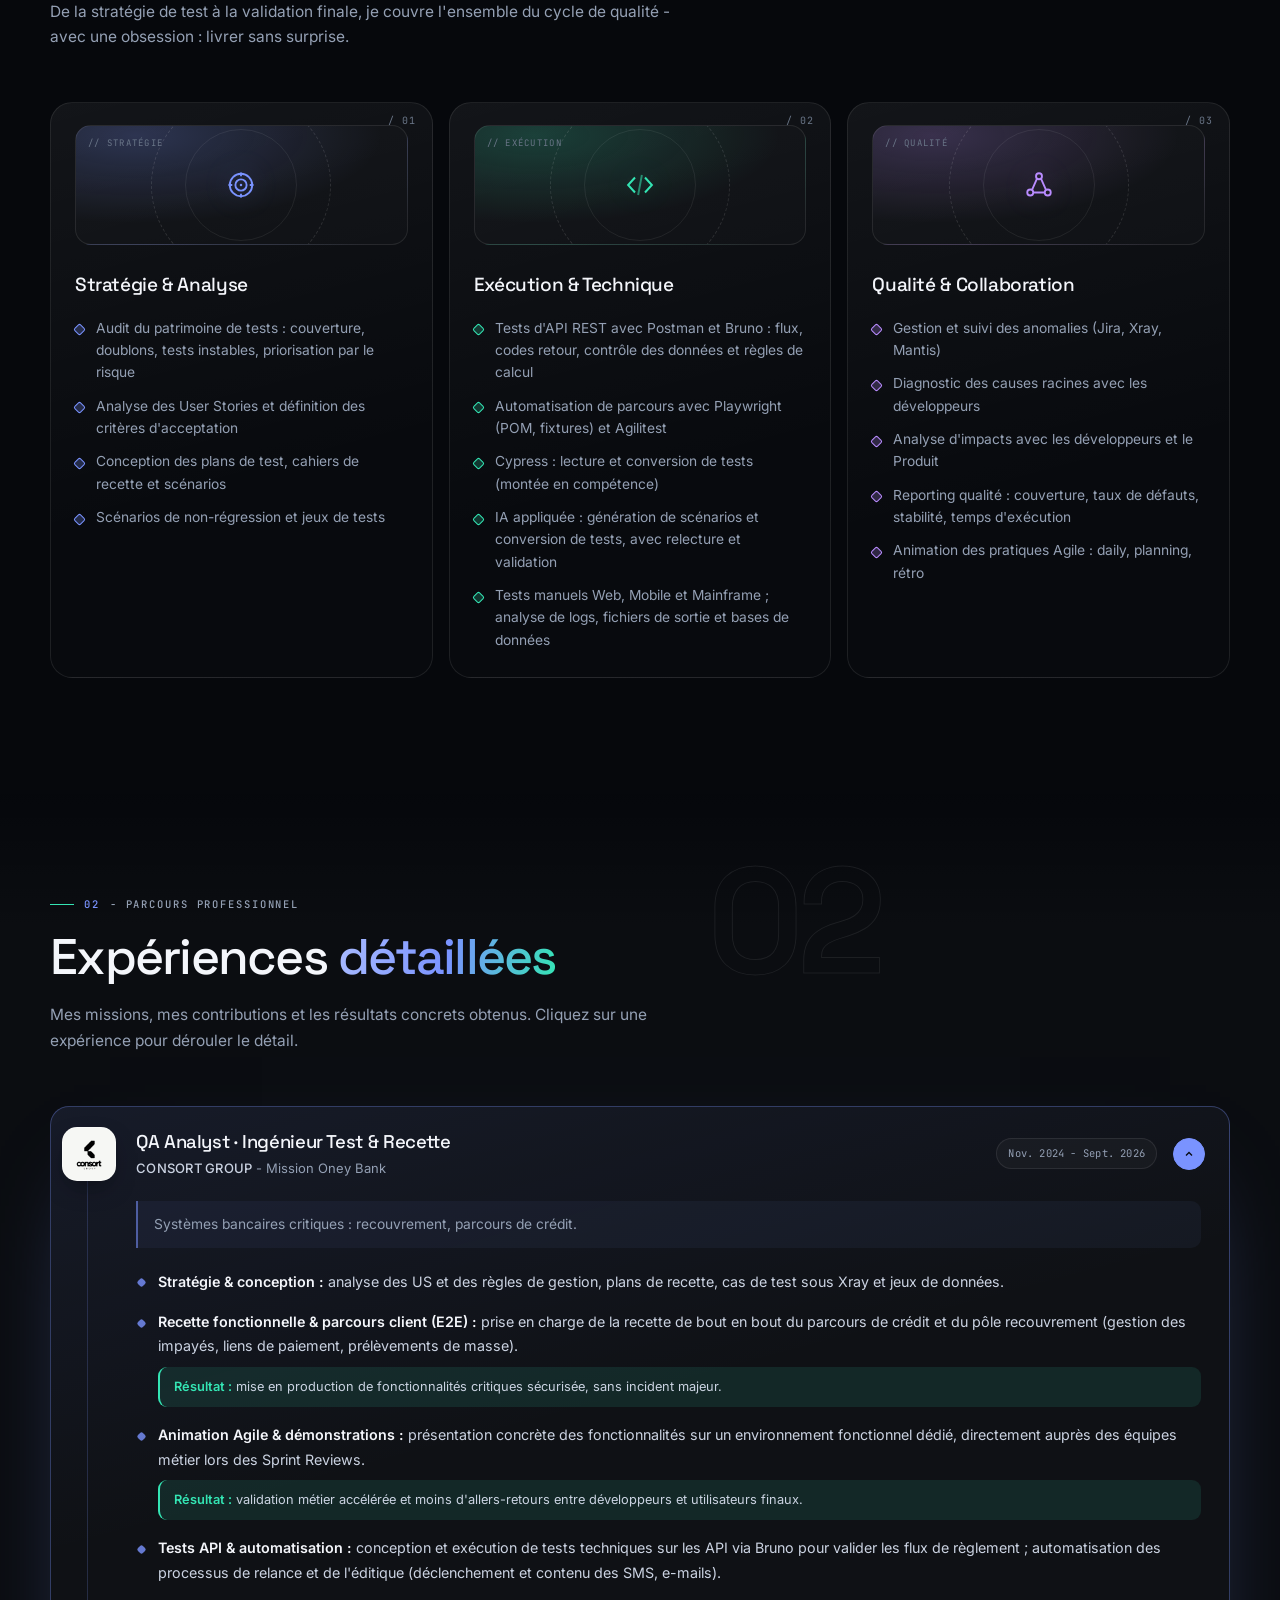
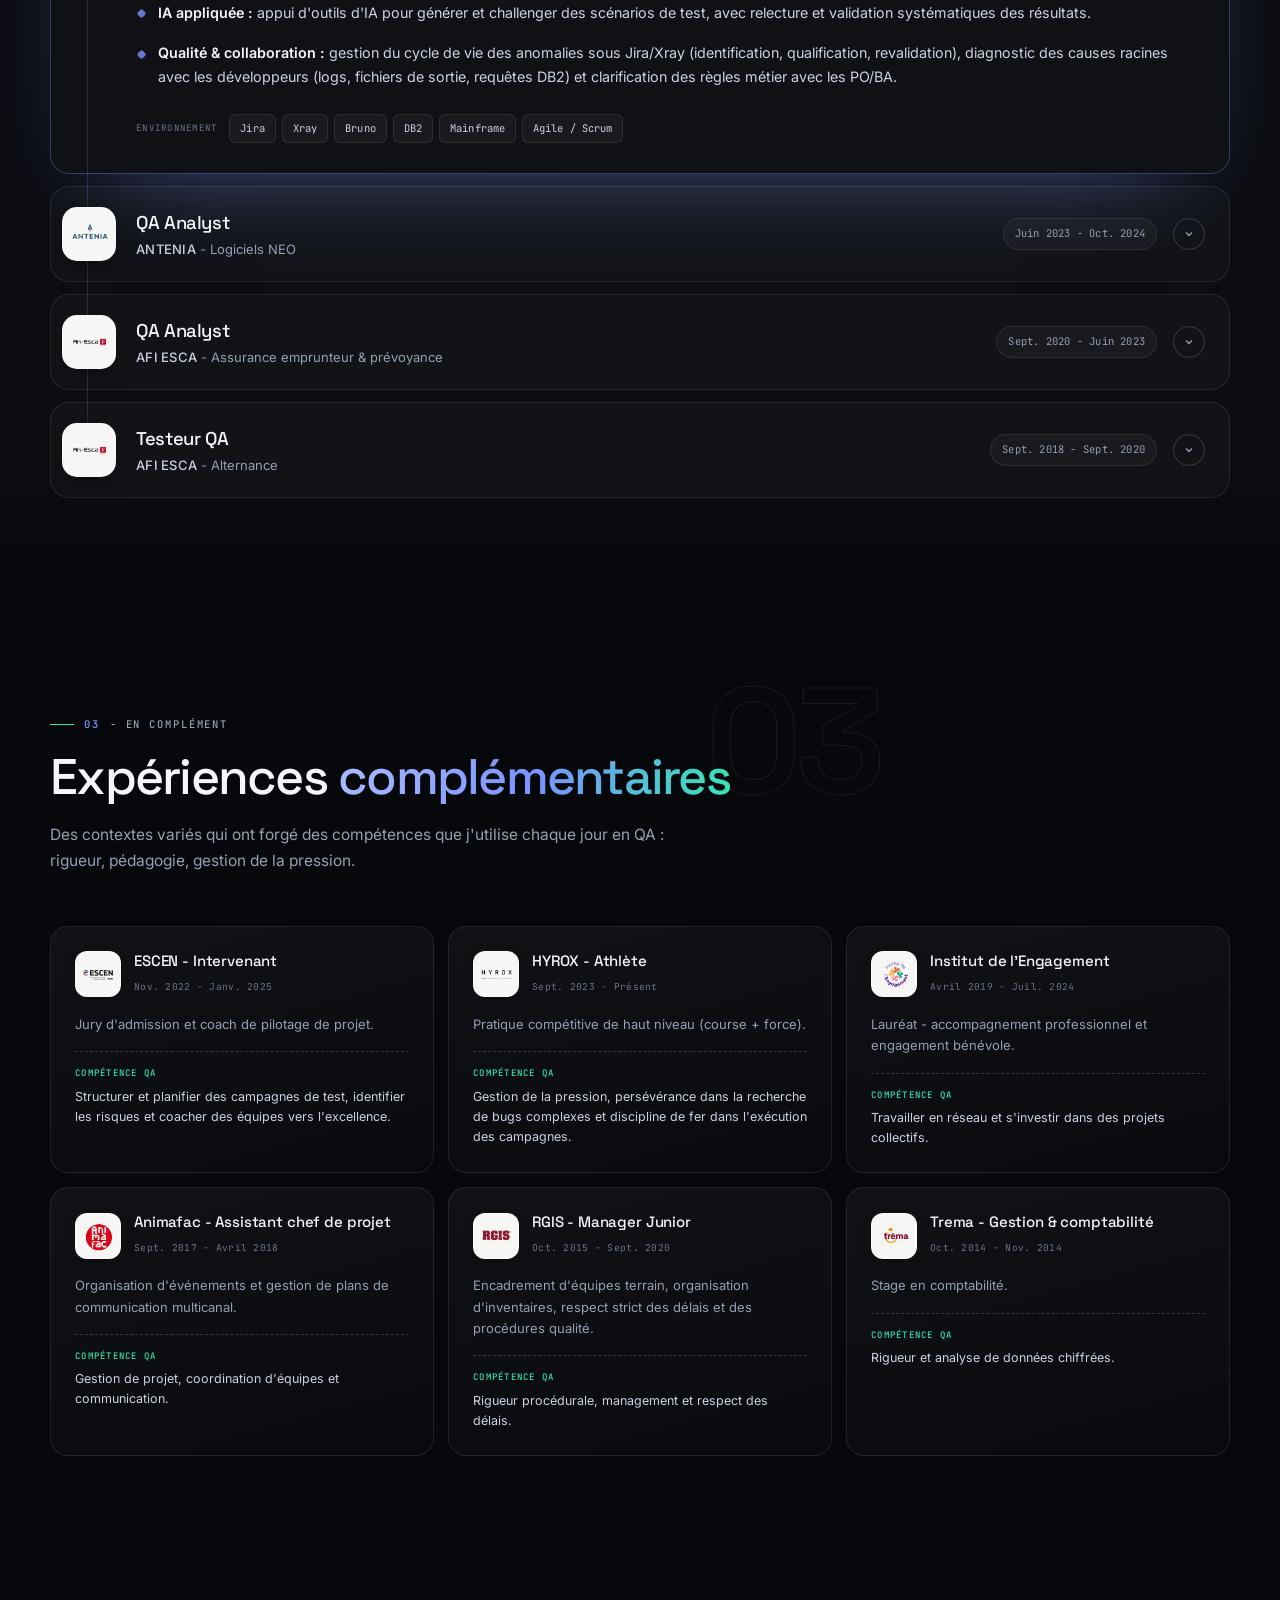
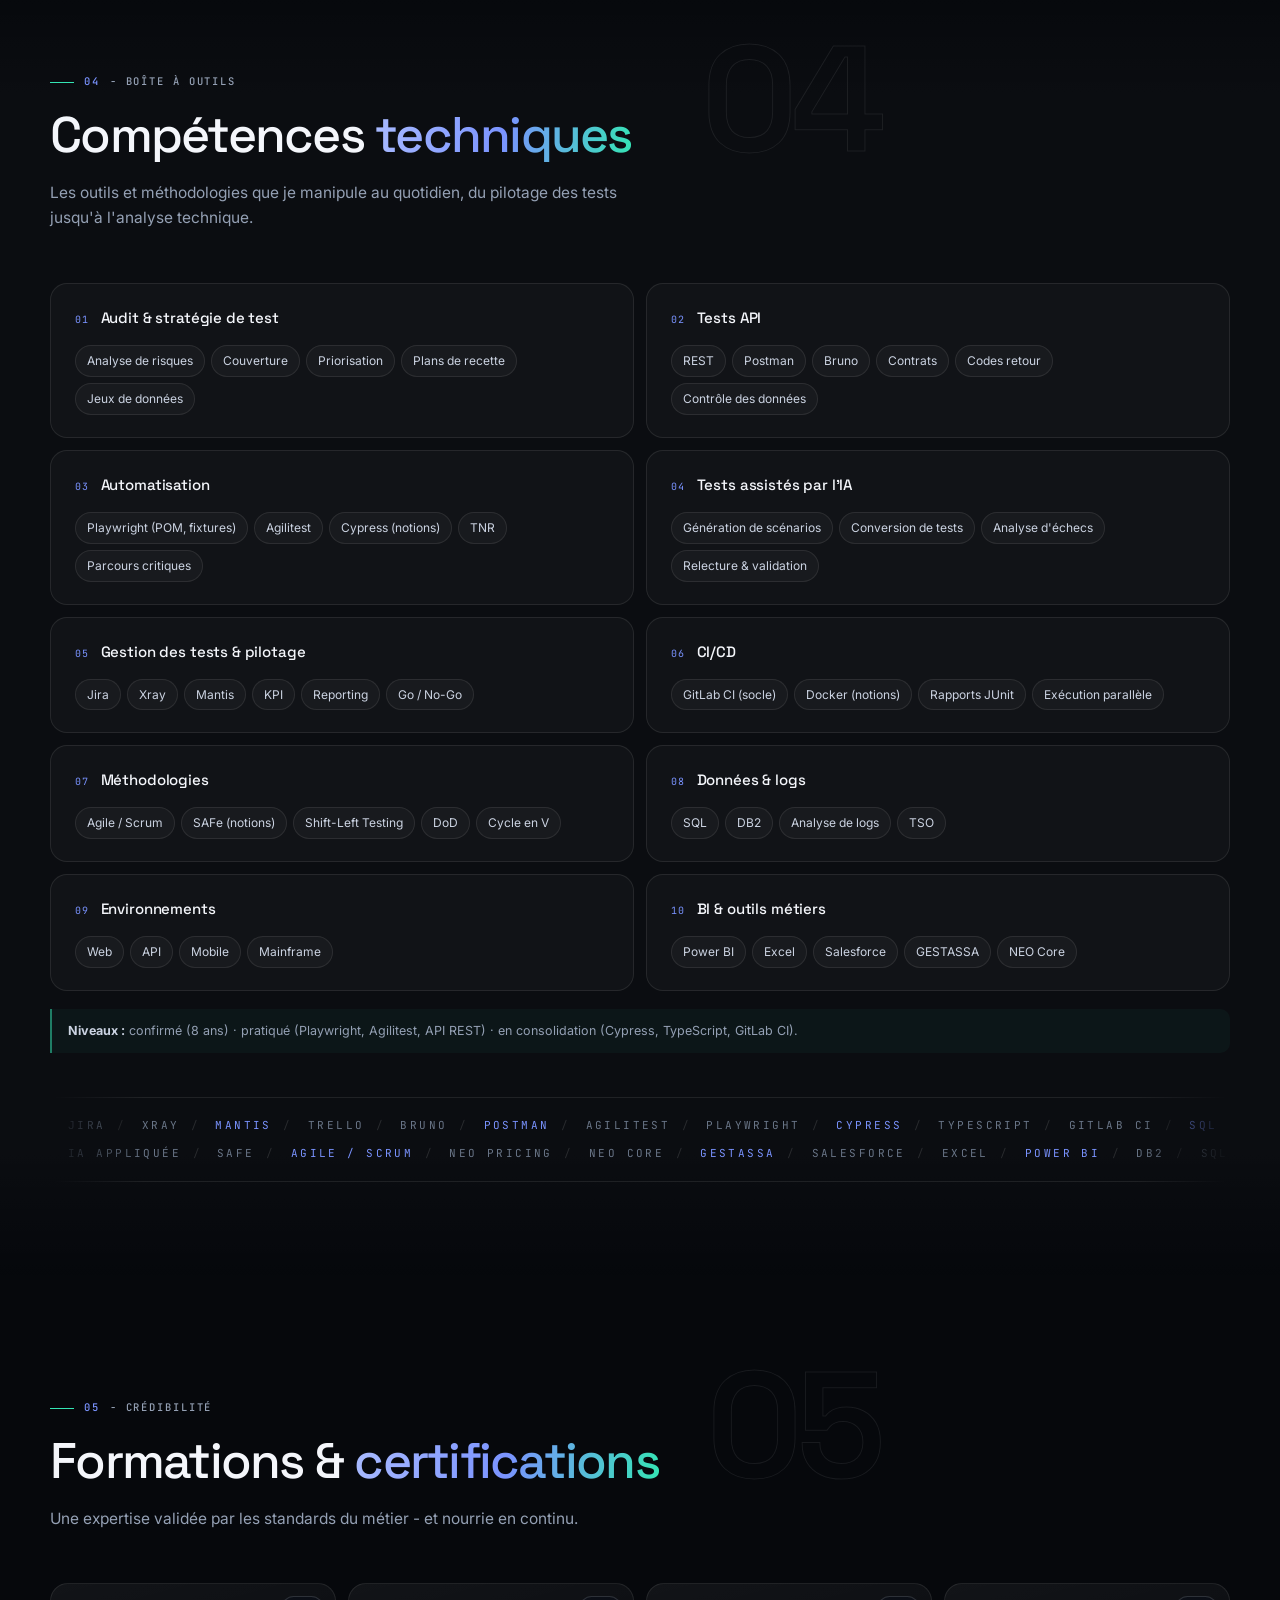
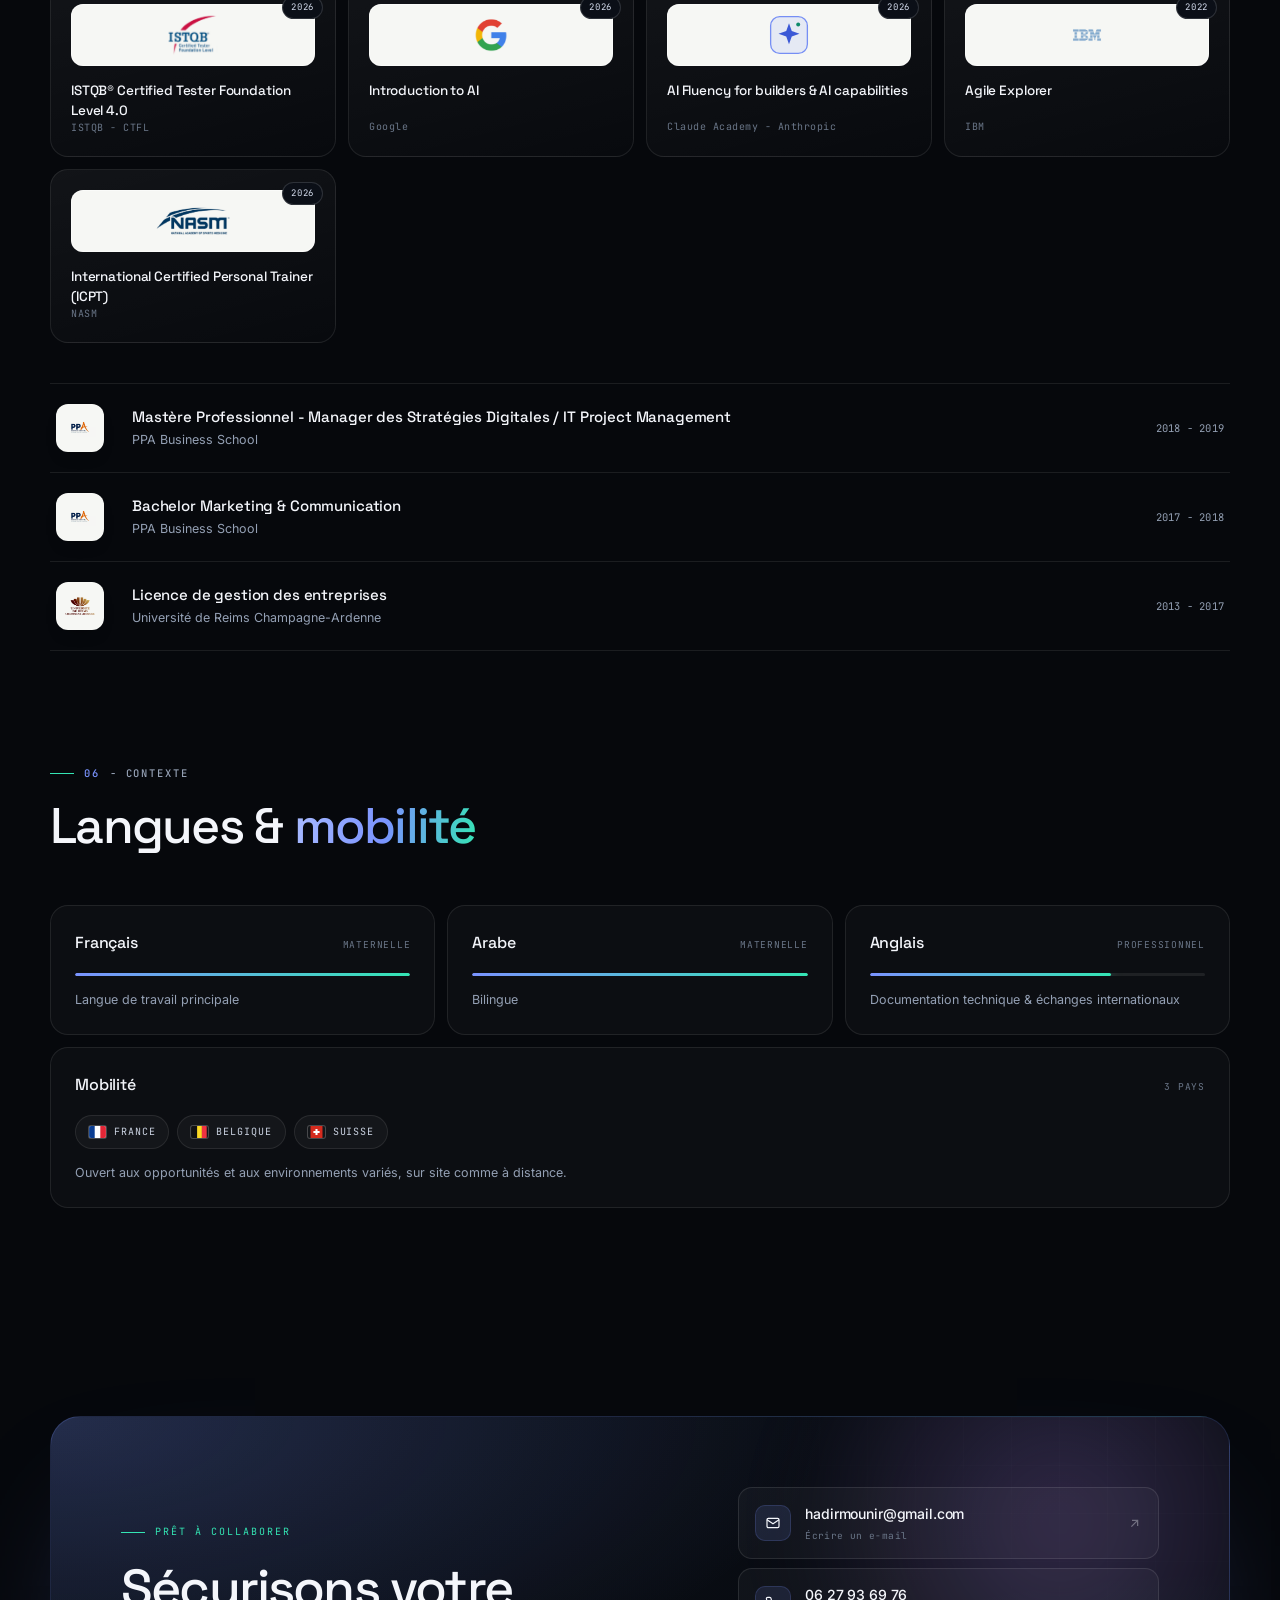
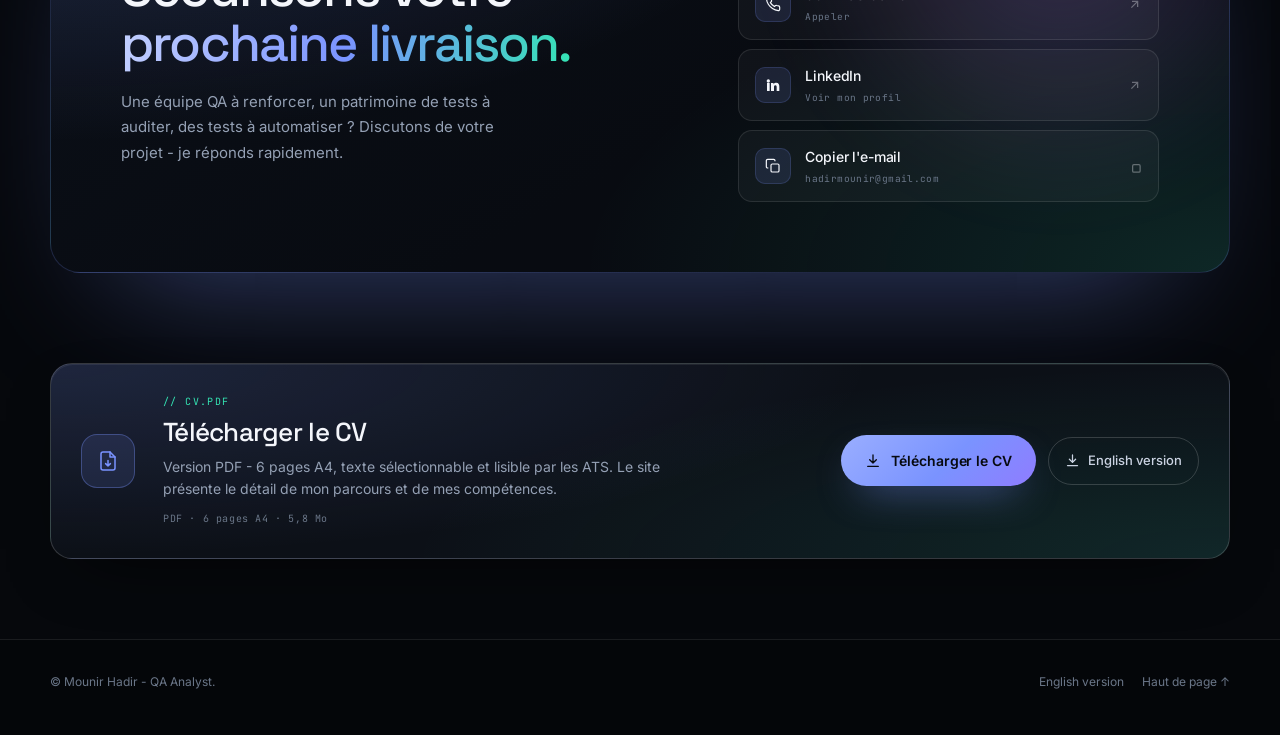
==== commit e4981449: "CV general : retrait de toutes references mission KIABI" ====
--- a/a-televerser-sur-github/index.html
+++ b/a-televerser-sur-github/index.html
@@ -3,13 +3,13 @@
 <head>
 <meta charset="UTF-8">
 <meta name="viewport" content="width=device-width, initial-scale=1">
-<title>Mounir Hadir - QA Analyst | Recette fonctionnelle &amp; Agile</title>
-<meta name="description" content="Mounir Hadir, QA Analyst avec 8 ans d'expérience en recette fonctionnelle, tests API et automatisation. Assurance, banque, digitalisation. Missions, résultats et certifications.">
+<title>Mounir Hadir - QA Analyst senior | Audit, stratégie de test &amp; automatisation</title>
+<meta name="description" content="Mounir Hadir, QA Analyst senior, 8 ans en banque et assurance. Audit du patrimoine de tests, stratégie de non-régression, tests API et automatisation Playwright.">
 <meta name="author" content="Mounir Hadir">
 <meta name="theme-color" content="#06080C">
 <meta property="og:type" content="profile">
-<meta property="og:title" content="Mounir Hadir - QA Analyst">
-<meta property="og:description" content="8 ans à faire le pont entre la technique et le métier pour garantir des livraisons fiables.">
+<meta property="og:title" content="Mounir Hadir - QA Analyst senior">
+<meta property="og:description" content="8 ans en environnements critiques. Audit, stratégie de test, API et automatisation Playwright.">
 <meta property="og:image" content="mounir-web.jpg">
 <meta property="og:locale" content="fr_FR">
 <link rel="alternate" hreflang="fr" href="index.html">
@@ -18,8 +18,8 @@
 <link rel="preconnect" href="https://fonts.googleapis.com">
 <link rel="preconnect" href="https://fonts.gstatic.com" crossorigin>
 <link href="https://fonts.googleapis.com/css2?family=Inter:wght@400;500;600&family=JetBrains+Mono:wght@400;500&family=Space+Grotesk:wght@400;500;600;700&display=swap" rel="stylesheet">
-<link rel="stylesheet" href="assets/styles.css">
-<link rel="stylesheet" href="assets/print.css" media="print">
+<link rel="stylesheet" href="styles.css">
+<link rel="stylesheet" href="print.css" media="print">
 </head>
 <body>
 
@@ -75,17 +75,19 @@
     <div class="wrap">
       <div class="hero-grid">
         <div class="hero-copy">
-          <span class="eyebrow reveal"><span class="dot"></span><span class="mono">[ Disponible ]</span><span class="sep-dot"></span><span class="eb-loc">Nouvelles missions · France · Belgique · Suisse</span></span>
+          <span class="eyebrow reveal"><span class="dot"></span>Disponible pour de nouvelles missions</span>
           <h1 class="hero-title reveal" id="heroTitle" data-d="1">Mounir<br><span class="grad">Hadir</span><span class="caret" aria-hidden="true"></span></h1>
           <p class="hero-role reveal" data-d="2">
-            QA Analyst
+            QA Analyst senior
             <span class="sep"></span>
-            <span class="muted">Recette fonctionnelle &amp; Agile</span>
+            <span class="muted">Audit, stratégie de test &amp; automatisation</span>
           </p>
           <p class="hero-lead reveal" data-d="3">
-            <strong>8 ans d'expérience</strong> à faire le pont entre la technique et le métier.
-            Je conçois, exécute et automatise les stratégies de test qui sécurisent les livraisons -
-            parce que la qualité n'est pas une étape finale, c'est un <strong>levier de performance</strong>.
+            <strong>8 ans en environnements critiques</strong> (banque, assurance).
+            J'apporte l'<strong>audit du patrimoine de tests</strong>, la
+            <strong>stratégie de non-régression</strong> et l'<strong>automatisation</strong>
+            (Playwright, Agilitest). Sur Cypress/TypeScript, je consolide mon socle -
+            avec une montée en compétence réelle, pas une promesse.
           </p>
           <p class="cv-contact">
             <a class="cv-strong" href="mailto:hadirmounir@gmail.com">hadirmounir@gmail.com</a>
@@ -95,7 +97,7 @@
           </p>
           <div class="hero-actions reveal" data-d="4">
             <a href="#experiences" class="btn btn-primary">
-              Découvrir mes missions
+              Découvrir mon profil
               <svg viewBox="0 0 24 24" fill="none" stroke="currentColor" stroke-width="2" aria-hidden="true"><path d="M5 12h14M13 6l6 6-6 6"/></svg>
             </a>
             <a href="#contact" class="btn btn-ghost">
@@ -123,8 +125,7 @@
               <pre><span class="t-p">$</span> profile --check
 <span class="t-ok">✓</span> 8 ans d'expérience
 <span class="t-ok">✓</span> ISTQB CTFL 4.0
-<span class="t-ok">✓</span> recette E2E · API · Web
-<span class="t-p">→</span> dispo · France · Belgique · Suisse</pre>
+<span class="t-ok">✓</span> API · Playwright · TNR</pre>
             </div>
           </div>
         </div>
@@ -139,6 +140,7 @@
       </div>
     </div>
   </section>
+
 
   <!-- ================= PIPELINE ================= -->
   <section class="flow" aria-labelledby="flowTitle">
@@ -167,7 +169,7 @@
         <li>
           <span class="n">04</span>
           <h3>Automatiser</h3>
-          <p>Agilitest, Playwright, non-régression et parcours critiques.</p>
+          <p>Playwright (POM), Agilitest, Cypress (conversion), non-régression et parcours critiques.</p>
         </li>
         <li>
           <span class="n">05</span>
@@ -199,6 +201,7 @@
           </div>
           <h3>Stratégie &amp; Analyse</h3>
           <ul>
+            <li>Audit du patrimoine de tests : couverture, doublons, tests instables, priorisation par le risque</li>
             <li>Analyse des User Stories et définition des critères d'acceptation</li>
             <li>Conception des plans de test, cahiers de recette et scénarios</li>
             <li>Scénarios de non-régression et jeux de tests</li>
@@ -215,10 +218,11 @@
           </div>
           <h3>Exécution &amp; Technique</h3>
           <ul>
-            <li>Tests manuels Web, Mobile et Mainframe</li>
-            <li>Analyse de logs, fichiers de sortie et bases de données</li>
-            <li>Tests API avec Postman et Bruno</li>
-            <li>Automatisation des parcours avec Agilitest et Playwright</li>
+            <li>Tests d'API REST avec Postman et Bruno : flux, codes retour, contrôle des données et règles de calcul</li>
+            <li>Automatisation de parcours avec Playwright (POM, fixtures) et Agilitest</li>
+            <li>Cypress : lecture et conversion de tests (montée en compétence)</li>
+            <li>IA appliquée : génération de scénarios et conversion de tests, avec relecture et validation</li>
+            <li>Tests manuels Web, Mobile et Mainframe ; analyse de logs, fichiers de sortie et bases de données</li>
           </ul>
         </article>
 
@@ -235,6 +239,8 @@
           <ul>
             <li>Gestion et suivi des anomalies (Jira, Xray, Mantis)</li>
             <li>Diagnostic des causes racines avec les développeurs</li>
+            <li>Analyse d'impacts avec les développeurs et le Produit</li>
+            <li>Reporting qualité : couverture, taux de défauts, stabilité, temps d'exécution</li>
             <li>Animation des pratiques Agile : daily, planning, rétro</li>
           </ul>
         </article>
@@ -256,7 +262,7 @@
 
         <article class="xp reveal" data-open="true">
           <button class="xp-head" aria-expanded="true">
-            <span class="xp-logo"><img src="logos-web/consort.png" alt="Logo Consort Group" loading="lazy"></span>
+            <span class="xp-logo"><img src="consort.png" alt="Logo Consort Group" loading="lazy"></span>
             <span class="xp-id"><span class="xp-role">QA Analyst · Ingénieur Test &amp; Recette</span><span class="xp-sub"><span class="co">CONSORT GROUP</span> - Mission Oney Bank</span><span class="xp-date-m">Nov. 2024 - Sept. 2026</span></span>
             <span class="xp-meta">
               <span class="xp-date">Nov. 2024 - Sept. 2026</span>
@@ -268,6 +274,7 @@
               <div class="xp-content">
                 <p class="xp-intro">Systèmes bancaires critiques : recouvrement, parcours de crédit.</p>
                 <ul class="xp-bullets">
+                  <li><strong>Stratégie &amp; conception :</strong> analyse des US et des règles de gestion, plans de recette, cas de test sous Xray et jeux de données.</li>
                   <li><strong>Recette fonctionnelle &amp; parcours client (E2E) :</strong> prise en charge de la recette de bout en bout du parcours de crédit et du pôle recouvrement (gestion des impayés, liens de paiement, prélèvements de masse).
                     <span class="res"><b>Résultat :</b> mise en production de fonctionnalités critiques sécurisée, sans incident majeur.</span>
                   </li>
@@ -275,6 +282,7 @@
                     <span class="res"><b>Résultat :</b> validation métier accélérée et moins d'allers-retours entre développeurs et utilisateurs finaux.</span>
                   </li>
                   <li><strong>Tests API &amp; automatisation :</strong> conception et exécution de tests techniques sur les API via Bruno pour valider les flux de règlement ; automatisation des processus de relance et de l'éditique (déclenchement et contenu des SMS, e-mails).</li>
+                  <li><strong>IA appliquée :</strong> appui d'outils d'IA pour générer et challenger des scénarios de test, avec relecture et validation systématiques des résultats.</li>
                   <li><strong>Qualité &amp; collaboration :</strong> gestion du cycle de vie des anomalies sous Jira/Xray (identification, qualification, revalidation), diagnostic des causes racines avec les développeurs (logs, fichiers de sortie, requêtes DB2) et clarification des règles métier avec les PO/BA.</li>
                 </ul>
                 <div class="env">
@@ -289,7 +297,7 @@
 
         <article class="xp reveal">
           <button class="xp-head" aria-expanded="false">
-            <span class="xp-logo"><img src="logos-web/antenia.png" alt="Logo Antenia" loading="lazy"></span>
+            <span class="xp-logo"><img src="antenia.png" alt="Logo Antenia" loading="lazy"></span>
             <span class="xp-id"><span class="xp-role">QA Analyst</span><span class="xp-sub"><span class="co">ANTENIA</span> - Logiciels NEO</span><span class="xp-date-m">Juin 2023 - Oct. 2024</span></span>
             <span class="xp-meta">
               <span class="xp-date">Juin 2023 - Oct. 2024</span>
@@ -301,12 +309,12 @@
               <div class="xp-content">
                 <p class="xp-intro">Éditeur français de logiciels d'assurance (IARD, Santé, Prévoyance) depuis 1986. Qualité de la suite NEO (Core, Pricing, Partner, Selfcare) pour de grands comptes comme GENERALI et SWISSLIFE.</p>
                 <ul class="xp-bullets">
+                  <li><strong>Automatisation &amp; API :</strong> scénarios de test répétitifs mis en œuvre via Agilitest pour sécuriser les livraisons ; vérification des grilles tarifaires et du paramétrage client avec Postman.</li>
                   <li><strong>Paramétrage &amp; migration des données</strong> (GENERALI, SWISSLIFE) : paramétrage des produits de mutuelle et de prévoyance, migration des données vers NEO Core - le back-office de gestion des contrats et sinistres - validée étape par étape par des tests de gestion de contrats.
                     <span class="res"><b>Résultat :</b> migration fiabilisée pour deux acteurs majeurs de l'assurance, avec continuité de service et conformité réglementaire.</span>
                   </li>
                   <li><strong>Tests de tarification (NEO Pricing) :</strong> validation du moteur de tarification, des grilles tarifaires, des critères de calcul des primes et des règles de gestion transverses ; vérification de la diffusion des tarifs via API vers les partenaires (extranets, comparateurs).</li>
                   <li><strong>Validation de l'écosystème digital :</strong> parcours de vente en ligne sur NEO Partner (extranet sécurisé pour les courtiers) et fonctionnalités de NEO Selfcare (portail client en autonomie).</li>
-                  <li><strong>Automatisation &amp; API :</strong> scénarios de test répétitifs mis en œuvre via Agilitest pour sécuriser les livraisons ; vérification des grilles tarifaires et du paramétrage client avec Postman.</li>
                 </ul>
                 <div class="env">
                   <span class="env-label">Environnement</span>
@@ -321,7 +329,7 @@
 
         <article class="xp reveal">
           <button class="xp-head" aria-expanded="false">
-            <span class="xp-logo"><img src="logos-web/afiesca.png" alt="Logo AFI ESCA" loading="lazy"></span>
+            <span class="xp-logo"><img src="afiesca.png" alt="Logo AFI ESCA" loading="lazy"></span>
             <span class="xp-id"><span class="xp-role">QA Analyst</span><span class="xp-sub"><span class="co">AFI ESCA</span> - Assurance emprunteur &amp; prévoyance</span><span class="xp-date-m">Sept. 2020 - Juin 2023</span></span>
             <span class="xp-meta">
               <span class="xp-date">Sept. 2020 - Juin 2023</span>
@@ -338,7 +346,7 @@
                   </li>
                   <li><strong>Transition Agile / Scrum :</strong> accompagnement de l'équipe du Cycle en V vers Agile/Scrum, participation active aux cérémonies et intégration de la qualité dès la conception (Shift-Left Testing).</li>
                   <li><strong>Tests API &amp; tarification :</strong> vérification du moteur de tarification via les API et contrôle des résultats côté simulateur des courtiers partenaires, pour garantir l'exactitude des données affichées aux clients.</li>
-                  <li><strong>KPI &amp; reporting :</strong> élaboration et suivi des indicateurs de performance (taux de souscription électronique vs papier, taux de transformation) pour mesurer l'impact de la digitalisation.</li>
+                  <li><strong>KPI &amp; reporting :</strong> élaboration et suivi des indicateurs métier (taux de souscription électronique vs papier, taux de transformation) pour mesurer l'impact de la digitalisation.</li>
                   <li><strong>Qualité &amp; documentation :</strong> traçabilité des exigences, documentation des résultats de test et gestion des anomalies jusqu'à leur résolution.</li>
                 </ul>
                 <div class="env">
@@ -353,7 +361,7 @@
 
         <article class="xp reveal">
           <button class="xp-head" aria-expanded="false">
-            <span class="xp-logo"><img src="logos-web/afiesca.png" alt="Logo AFI ESCA" loading="lazy"></span>
+            <span class="xp-logo"><img src="afiesca.png" alt="Logo AFI ESCA" loading="lazy"></span>
             <span class="xp-id"><span class="xp-role">Testeur QA</span><span class="xp-sub"><span class="co">AFI ESCA</span> - Alternance</span><span class="xp-date-m">Sept. 2018 - Sept. 2020</span></span>
             <span class="xp-meta">
               <span class="xp-date">Sept. 2018 - Sept. 2020</span>
@@ -395,7 +403,7 @@
       <div class="other-grid">
         <article class="other-card reveal">
           <div class="other-top">
-            <span class="other-logo"><img src="logos-web/escen.png" alt="Logo ESCEN" loading="lazy"></span>
+            <span class="other-logo"><img src="escen.png" alt="Logo ESCEN" loading="lazy"></span>
             <div><h3>ESCEN - Intervenant</h3><span>Nov. 2022 - Janv. 2025</span></div>
           </div>
           <p>Jury d'admission et coach de pilotage de projet.</p>
@@ -404,7 +412,7 @@
 
         <article class="other-card reveal" data-d="1">
           <div class="other-top">
-            <span class="other-logo"><img src="logos-web/hyrox.png" alt="Logo HYROX" loading="lazy"></span>
+            <span class="other-logo"><img src="hyrox.png" alt="Logo HYROX" loading="lazy"></span>
             <div><h3>HYROX - Athlète</h3><span>Sept. 2023 - Présent</span></div>
           </div>
           <p>Pratique compétitive de haut niveau (course + force).</p>
@@ -413,7 +421,7 @@
 
         <article class="other-card reveal" data-d="2">
           <div class="other-top">
-            <span class="other-logo"><img src="logos-web/ie.png" alt="Logo Institut de l'Engagement" loading="lazy"></span>
+            <span class="other-logo"><img src="ie.png" alt="Logo Institut de l'Engagement" loading="lazy"></span>
             <div><h3>Institut de l'Engagement</h3><span>Avril 2019 - Juil. 2024</span></div>
           </div>
           <p>Lauréat - accompagnement professionnel et engagement bénévole.</p>
@@ -422,7 +430,7 @@
 
         <article class="other-card reveal">
           <div class="other-top">
-            <span class="other-logo"><img src="logos-web/animafac.png" alt="Logo Animafac" loading="lazy"></span>
+            <span class="other-logo"><img src="animafac.png" alt="Logo Animafac" loading="lazy"></span>
             <div><h3>Animafac - Assistant chef de projet</h3><span>Sept. 2017 - Avril 2018</span></div>
           </div>
           <p>Organisation d'événements et gestion de plans de communication multicanal.</p>
@@ -431,7 +439,7 @@
 
         <article class="other-card reveal" data-d="1">
           <div class="other-top">
-            <span class="other-logo"><img src="logos-web/rgis.png" alt="Logo RGIS" loading="lazy"></span>
+            <span class="other-logo"><img src="rgis.png" alt="Logo RGIS" loading="lazy"></span>
             <div><h3>RGIS - Manager Junior</h3><span>Oct. 2015 - Sept. 2020</span></div>
           </div>
           <p>Encadrement d'équipes terrain, organisation d'inventaires, respect strict des délais et des procédures qualité.</p>
@@ -440,7 +448,7 @@
 
         <article class="other-card reveal" data-d="2">
           <div class="other-top">
-            <span class="other-logo"><img src="logos-web/trema.png" alt="Logo Trema" loading="lazy"></span>
+            <span class="other-logo"><img src="trema.png" alt="Logo Trema" loading="lazy"></span>
             <div><h3>Trema - Gestion &amp; comptabilité</h3><span>Oct. 2014 - Nov. 2014</span></div>
           </div>
           <p>Stage en comptabilité.</p>
@@ -462,45 +470,57 @@
 
       <div class="skills-grid">
         <article class="skill reveal">
-          <div class="skill-head"><span class="n">01</span><h3>Gestion des tests</h3></div>
-          <div class="chips"><span class="chip">Jira</span><span class="chip">Xray</span><span class="chip">Mantis</span><span class="chip">Trello</span></div>
+          <div class="skill-head"><span class="n">01</span><h3>Audit &amp; stratégie de test</h3></div>
+          <div class="chips"><span class="chip">Analyse de risques</span><span class="chip">Couverture</span><span class="chip">Priorisation</span><span class="chip">Plans de recette</span><span class="chip">Jeux de données</span></div>
         </article>
 
         <article class="skill reveal" data-d="1">
           <div class="skill-head"><span class="n">02</span><h3>Tests API</h3></div>
-          <div class="chips"><span class="chip">Bruno</span><span class="chip">Postman</span><span class="chip">Validation des flux</span><span class="chip">Codes retour</span></div>
+          <div class="chips"><span class="chip">REST</span><span class="chip">Postman</span><span class="chip">Bruno</span><span class="chip">Contrats</span><span class="chip">Codes retour</span><span class="chip">Contrôle des données</span></div>
         </article>
 
         <article class="skill reveal">
           <div class="skill-head"><span class="n">03</span><h3>Automatisation</h3></div>
-          <div class="chips"><span class="chip">Agilitest</span><span class="chip">Playwright</span><span class="chip">Non-régression</span></div>
+          <div class="chips"><span class="chip">Playwright (POM, fixtures)</span><span class="chip">Agilitest</span><span class="chip">Cypress (notions)</span><span class="chip">TNR</span><span class="chip">Parcours critiques</span></div>
         </article>
 
         <article class="skill reveal" data-d="1">
-          <div class="skill-head"><span class="n">04</span><h3>Bases de données &amp; logs</h3></div>
+          <div class="skill-head"><span class="n">04</span><h3>Tests assistés par l'IA</h3></div>
+          <div class="chips"><span class="chip">Génération de scénarios</span><span class="chip">Conversion de tests</span><span class="chip">Analyse d'échecs</span><span class="chip">Relecture &amp; validation</span></div>
+        </article>
+
+        <article class="skill reveal">
+          <div class="skill-head"><span class="n">05</span><h3>Gestion des tests &amp; pilotage</h3></div>
+          <div class="chips"><span class="chip">Jira</span><span class="chip">Xray</span><span class="chip">Mantis</span><span class="chip">KPI</span><span class="chip">Reporting</span><span class="chip">Go / No-Go</span></div>
+        </article>
+
+        <article class="skill reveal" data-d="1">
+          <div class="skill-head"><span class="n">06</span><h3>CI/CD</h3></div>
+          <div class="chips"><span class="chip">GitLab CI (socle)</span><span class="chip">Docker (notions)</span><span class="chip">Rapports JUnit</span><span class="chip">Exécution parallèle</span></div>
+        </article>
+
+        <article class="skill reveal">
+          <div class="skill-head"><span class="n">07</span><h3>Méthodologies</h3></div>
+          <div class="chips"><span class="chip">Agile / Scrum</span><span class="chip">SAFe (notions)</span><span class="chip">Shift-Left Testing</span><span class="chip">DoD</span><span class="chip">Cycle en V</span></div>
+        </article>
+
+        <article class="skill reveal" data-d="1">
+          <div class="skill-head"><span class="n">08</span><h3>Données &amp; logs</h3></div>
           <div class="chips"><span class="chip">SQL</span><span class="chip">DB2</span><span class="chip">Analyse de logs</span><span class="chip">TSO</span></div>
         </article>
 
         <article class="skill reveal">
-          <div class="skill-head"><span class="n">05</span><h3>Méthodologies</h3></div>
-          <div class="chips"><span class="chip">Agile / Scrum</span><span class="chip">Sprint Reviews</span><span class="chip">DoD</span><span class="chip">Cycle en V</span><span class="chip">Shift-Left Testing</span></div>
+          <div class="skill-head"><span class="n">09</span><h3>Environnements</h3></div>
+          <div class="chips"><span class="chip">Web</span><span class="chip">API</span><span class="chip">Mobile</span><span class="chip">Mainframe</span></div>
         </article>
 
         <article class="skill reveal" data-d="1">
-          <div class="skill-head"><span class="n">06</span><h3>Environnements</h3></div>
-          <div class="chips"><span class="chip">Web</span><span class="chip">API</span><span class="chip">Mobile</span><span class="chip">Mainframe</span></div>
-        </article>
-
-        <article class="skill reveal">
-          <div class="skill-head"><span class="n">07</span><h3>Business Intelligence</h3></div>
-          <div class="chips"><span class="chip">Power BI</span><span class="chip">Excel</span><span class="chip">Google Analytics</span></div>
-        </article>
-
-        <article class="skill reveal" data-d="1">
-          <div class="skill-head"><span class="n">08</span><h3>CRM &amp; outils métiers</h3></div>
-          <div class="chips"><span class="chip">Salesforce</span><span class="chip">GESTASSA</span><span class="chip">NEO Core</span><span class="chip">NEO Pricing</span></div>
-        </article>
-      </div>
+          <div class="skill-head"><span class="n">10</span><h3>BI &amp; outils métiers</h3></div>
+          <div class="chips"><span class="chip">Power BI</span><span class="chip">Excel</span><span class="chip">Salesforce</span><span class="chip">GESTASSA</span><span class="chip">NEO Core</span></div>
+        </article>
+      </div>
+
+      <p class="skills-note reveal"><b>Niveaux :</b> confirmé (8 ans) · pratiqué (Playwright, Agilitest, API REST) · en consolidation (Cypress, TypeScript, GitLab CI).</p>
 
       <div class="tool-marquee" id="toolBand" aria-hidden="true"></div>
     </div>
@@ -519,32 +539,38 @@
       <div class="cert-grid">
         <article class="cert reveal">
           <span class="yr">2026</span>
-          <div class="cert-logo"><img src="logos-web/istqb.png" alt="Logo ISTQB" loading="lazy"></div>
+          <div class="cert-logo"><img src="istqb.png" alt="Logo ISTQB" loading="lazy"></div>
           <div><h3>ISTQB® Certified Tester Foundation Level 4.0</h3><p>ISTQB - CTFL</p></div>
         </article>
 
         <article class="cert reveal" data-d="1">
           <span class="yr">2026</span>
-          <div class="cert-logo"><img src="logos-web/google.png" alt="Logo Google" loading="lazy"></div>
+          <div class="cert-logo"><img src="google.png" alt="Logo Google" loading="lazy"></div>
           <div><h3>Introduction to AI</h3><p>Google</p></div>
         </article>
 
         <article class="cert reveal" data-d="2">
+          <span class="yr">2026</span>
+          <div class="cert-logo"><img src="ai-cert.svg" alt="" loading="lazy"></div>
+          <div><h3>AI Fluency for builders &amp; AI capabilities</h3><p>Claude Academy - Anthropic</p></div>
+        </article>
+
+        <article class="cert reveal" data-d="3">
           <span class="yr">2022</span>
-          <div class="cert-logo"><img src="logos-web/ibm.png" alt="Logo IBM" loading="lazy"></div>
+          <div class="cert-logo"><img src="ibm.png" alt="Logo IBM" loading="lazy"></div>
           <div><h3>Agile Explorer</h3><p>IBM</p></div>
         </article>
 
-        <article class="cert reveal" data-d="3">
+        <article class="cert reveal">
           <span class="yr">2026</span>
-          <div class="cert-logo"><img src="logos-web/nasm.png" alt="Logo NASM" loading="lazy"></div>
+          <div class="cert-logo"><img src="nasm.png" alt="Logo NASM" loading="lazy"></div>
           <div><h3>International Certified Personal Trainer (ICPT)</h3><p>NASM</p></div>
         </article>
       </div>
 
       <div class="diplomas">
         <article class="diploma reveal">
-          <span class="diploma-logo"><img src="logos-web/ppa.png" alt="Logo PPA Business School" loading="lazy"></span>
+          <span class="diploma-logo"><img src="ppa.png" alt="Logo PPA Business School" loading="lazy"></span>
           <div>
             <h3>Mastère Professionnel - Manager des Stratégies Digitales / IT Project Management</h3>
             <p>PPA Business School</p>
@@ -553,7 +579,7 @@
         </article>
 
         <article class="diploma reveal">
-          <span class="diploma-logo"><img src="logos-web/ppa.png" alt="Logo PPA Business School" loading="lazy"></span>
+          <span class="diploma-logo"><img src="ppa.png" alt="Logo PPA Business School" loading="lazy"></span>
           <div>
             <h3>Bachelor Marketing &amp; Communication</h3>
             <p>PPA Business School</p>
@@ -562,7 +588,7 @@
         </article>
 
         <article class="diploma reveal">
-          <span class="diploma-logo"><img src="logos-web/urca.png" alt="Logo Université de Reims Champagne-Ardenne" loading="lazy"></span>
+          <span class="diploma-logo"><img src="urca.png" alt="Logo Université de Reims Champagne-Ardenne" loading="lazy"></span>
           <div>
             <h3>Licence de gestion des entreprises</h3>
             <p>Université de Reims Champagne-Ardenne</p>
@@ -620,7 +646,7 @@
         <div class="contact-content">
           <span class="contact-label">Prêt à collaborer</span>
           <h2 id="contactTitle">Sécurisons votre <em>prochaine livraison.</em></h2>
-          <p>Un projet, une équipe à renforcer, une recette à structurer ? Discutons de votre prochain défi QA - je réponds rapidement.</p>
+          <p>Une équipe QA à renforcer, un patrimoine de tests à auditer, des tests à automatiser ? Discutons de votre projet - je réponds rapidement.</p>
         </div>
         <div class="contact-actions">
           <a class="contact-link" href="mailto:hadirmounir@gmail.com">
@@ -657,8 +683,8 @@
         </span>
         <div class="dl-txt">
           <span class="dl-label">// cv.pdf</span>
-          <h2 id="dlTitle">Emporter le CV</h2>
-          <p>Version PDF - 6 pages A4, identique au site, texte sélectionnable et lisible par les ATS. Prête à joindre à une candidature.</p>
+          <h2 id="dlTitle">Télécharger le CV</h2>
+          <p>Version PDF - 6 pages A4, texte sélectionnable et lisible par les ATS. Le site présente le détail de mon parcours et de mes compétences.</p>
           <span class="dl-meta">PDF · 6 pages A4 · 5,8 Mo</span>
         </div>
         <div class="dl-actions">
@@ -692,6 +718,6 @@
 
 <div class="toast" id="toast" role="status" aria-live="polite">E-mail copié ✓</div>
 
-<script src="assets/app.js" defer></script>
+<script src="app.js" defer></script>
 </body>
 </html>
--- a/a-televerser-sur-github/styles.css
+++ b/a-televerser-sur-github/styles.css
@@ -0,0 +1,891 @@
+/* =========================================================
+   Mounir Hadir — QA Analyst
+   Dark editorial-tech design system
+   ========================================================= */
+
+:root{
+  --bg:#06080C;
+  --bg-soft:#080B11;
+  --surface:#0C1017;
+  --ink:#F4F6FB;
+  --ink-soft:#CBD3E2;
+  --muted:#94A0B4;
+  --muted-2:#6A7688;
+  --line:rgba(255,255,255,.085);
+  --line-strong:rgba(255,255,255,.17);
+  --accent:#7A93FF;
+  --accent-2:#34E5B4;
+  --accent-3:#B98CFF;
+  --mint-soft:rgba(52,229,180,.11);
+  --radius:22px;
+  --maxw:1180px;
+  --font:'Inter',-apple-system,BlinkMacSystemFont,'Segoe UI',sans-serif;
+  --display:'Space Grotesk','Inter',-apple-system,sans-serif;
+  --mono:'JetBrains Mono',ui-monospace,'SF Mono',Menlo,monospace;
+  --shadow:0 24px 70px -34px rgba(0,0,0,.9);
+  --glow:0 0 0 1px rgba(122,147,255,.2),0 34px 90px -46px rgba(122,147,255,.55);
+  --ease:cubic-bezier(.22,.61,.36,1);
+}
+
+*,*::before,*::after{box-sizing:border-box}
+html{scroll-behavior:smooth;-webkit-text-size-adjust:100%}
+body{
+  margin:0;background:var(--bg);color:var(--ink);
+  font-family:var(--font);font-size:16.5px;line-height:1.66;
+  -webkit-font-smoothing:antialiased;overflow-x:hidden;
+}
+img{max-width:100%;display:block}
+a{color:inherit;text-decoration:none}
+button{font:inherit;color:inherit;background:none;border:0;cursor:pointer}
+::selection{background:var(--accent);color:#06080C}
+:focus-visible{outline:2px solid var(--accent-2);outline-offset:3px;border-radius:6px}
+::-webkit-scrollbar{width:10px;height:10px}
+::-webkit-scrollbar-track{background:#070A0F}
+::-webkit-scrollbar-thumb{background:#1D2532;border-radius:10px;border:3px solid #070A0F}
+
+main,header,footer{position:relative;z-index:2}
+
+body::before{
+  content:"";position:fixed;inset:0;z-index:0;pointer-events:none;
+  background-image:
+    linear-gradient(rgba(255,255,255,.028) 1px,transparent 1px),
+    linear-gradient(90deg,rgba(255,255,255,.028) 1px,transparent 1px);
+  background-size:68px 68px;
+  -webkit-mask-image:radial-gradient(120% 85% at 50% 0%,#000 0%,rgba(0,0,0,.5) 55%,transparent 88%);
+  mask-image:radial-gradient(120% 85% at 50% 0%,#000 0%,rgba(0,0,0,.5) 55%,transparent 88%);
+}
+body::after{
+  content:"";position:fixed;inset:0;z-index:0;pointer-events:none;opacity:.028;
+  background-image:url("data:image/svg+xml,%3Csvg xmlns='http://www.w3.org/2000/svg' width='220' height='220'%3E%3Cfilter id='n'%3E%3CfeTurbulence type='fractalNoise' baseFrequency='.9' numOctaves='3' stitchTiles='stitch'/%3E%3C/filter%3E%3Crect width='220' height='220' filter='url(%23n)'/%3E%3C/svg%3E");
+}
+.wrap{width:min(100% - 48px,var(--maxw));margin-inline:auto}
+.mono{font-family:var(--mono);font-size:11px;letter-spacing:.12em;text-transform:uppercase}
+.skip{
+  position:absolute;left:16px;top:-60px;z-index:200;padding:10px 16px;border-radius:10px;
+  background:var(--ink);color:#06080C;font-size:13px;transition:top .25s;
+}
+.skip:focus{top:16px}
+
+.progress{position:fixed;top:0;left:0;height:2px;width:100%;z-index:90;background:transparent}
+.progress span{display:block;height:100%;width:0;background:linear-gradient(90deg,var(--accent),var(--accent-2));transition:width .1s linear;box-shadow:0 0 14px rgba(52,229,180,.5)}
+.nav{
+  position:fixed;top:0;left:0;right:0;z-index:80;border-bottom:1px solid transparent;
+  transition:background .35s var(--ease),box-shadow .35s var(--ease),border-color .35s;
+}
+.nav.scrolled{
+  background:rgba(6,8,12,.72);backdrop-filter:blur(20px) saturate(1.5);-webkit-backdrop-filter:blur(20px) saturate(1.5);
+  border-bottom-color:var(--line);box-shadow:0 20px 50px -40px #000;
+}
+.nav-inner{display:flex;align-items:center;justify-content:space-between;gap:20px;height:78px}
+.brand{display:flex;align-items:center;gap:12px;font-family:var(--display);font-weight:600;letter-spacing:-.02em;font-size:15px;flex:none}
+.brand-mark{
+  width:38px;height:38px;border-radius:12px;display:grid;place-items:center;position:relative;
+  background:linear-gradient(145deg,rgba(122,147,255,.22),rgba(52,229,180,.08));
+  border:1px solid rgba(122,147,255,.36);color:var(--ink);
+  font-family:var(--mono);font-size:12.5px;letter-spacing:.02em;
+  box-shadow:inset 0 1px 0 rgba(255,255,255,.14),0 8px 24px -12px rgba(122,147,255,.7);
+}
+.brand small{display:block;font-family:var(--mono);font-weight:400;font-size:9.5px;color:var(--muted-2);letter-spacing:.16em;text-transform:uppercase;line-height:1.5;margin-top:1px}
+.nav-links{display:flex;align-items:center;gap:2px}
+.nav-links a{
+  position:relative;padding:8px 12px;font-size:13.5px;color:var(--muted);border-radius:9px;
+  transition:color .25s,background .25s;
+}
+.nav-links a:hover{color:var(--ink);background:rgba(255,255,255,.05)}
+.nav-links a.active{color:var(--ink)}
+.nav-links a.active::after{
+  content:"";position:absolute;left:12px;right:12px;bottom:1px;height:1.5px;border-radius:2px;
+  background:linear-gradient(90deg,var(--accent),var(--accent-2));transform-origin:left;animation:grow .4s var(--ease);
+}
+@keyframes grow{from{transform:scaleX(0)}to{transform:scaleX(1)}}
+.nav-right{display:flex;align-items:center;gap:10px;flex:none}
+.lang-switch{
+  display:flex;align-items:center;padding:3px;border:1px solid var(--line);border-radius:100px;
+  background:rgba(255,255,255,.025);font-family:var(--mono);font-size:10.5px;letter-spacing:.08em;
+}
+.lang-switch a,.lang-switch span{display:inline-flex;align-items:center;gap:6px;padding:5px 10px;border-radius:100px;color:var(--muted-2);transition:color .25s,background .25s}
+.lang-switch a:hover{color:var(--ink)}
+.lang-switch .is-active{background:rgba(255,255,255,.09);color:var(--ink);box-shadow:inset 0 1px 0 rgba(255,255,255,.08)}
+.flag{width:17px;height:12px;border-radius:2px;flex:none;display:block;box-shadow:0 0 0 1px rgba(255,255,255,.22)}
+.nav-cta{
+  display:inline-flex;align-items:center;gap:8px;padding:10px 17px;border-radius:100px;
+  background:linear-gradient(135deg,#93A8FF,#7A93FF 55%,#8E7BFF);color:#070A10;
+  font-size:13px;font-weight:600;letter-spacing:-.005em;
+  box-shadow:0 12px 30px -16px rgba(122,147,255,.9);
+  transition:transform .3s var(--ease),box-shadow .3s,filter .3s;
+}
+.nav-cta:hover{transform:translateY(-1px);box-shadow:0 16px 36px -14px rgba(122,147,255,.95);filter:brightness(1.06)}
+.burger{display:none;width:42px;height:42px;border-radius:12px;border:1px solid var(--line);place-items:center;background:rgba(255,255,255,.03)}
+.burger span{display:block;width:17px;height:1.5px;background:var(--ink);margin:3px 0;transition:transform .3s,opacity .3s}
+.burger.open span:nth-child(1){transform:translateY(4.5px) rotate(45deg)}
+.burger.open span:nth-child(2){opacity:0}
+.burger.open span:nth-child(3){transform:translateY(-4.5px) rotate(-45deg)}
+
+.mobile-menu{
+  position:fixed;inset:0;z-index:79;background:rgba(6,8,12,.97);backdrop-filter:blur(22px);
+  display:flex;flex-direction:column;justify-content:center;gap:2px;padding:0 32px;
+  opacity:0;visibility:hidden;transition:opacity .35s var(--ease),visibility .35s;
+}
+.mobile-menu.open{opacity:1;visibility:visible}
+.mobile-menu > a{
+  font-family:var(--display);font-size:32px;font-weight:500;letter-spacing:-.02em;
+  padding:10px 0;border-bottom:1px solid var(--line);display:flex;align-items:baseline;gap:14px;
+}
+.mobile-menu a i{font-style:normal;font-family:var(--mono);font-size:10px;color:var(--muted-2);letter-spacing:.1em}
+.mobile-menu .mm-lang{display:flex;gap:8px;margin-top:26px;font-family:var(--mono);font-size:11px;letter-spacing:.1em}
+.mobile-menu .mm-lang a{font-family:var(--mono);font-size:11px;padding:8px 14px;border:1px solid var(--line);border-radius:100px;display:inline-flex;align-items:center;gap:7px;letter-spacing:.1em}
+.mobile-menu .mm-lang a.is-active{border-color:rgba(122,147,255,.5);color:var(--accent)}
+
+.hero{position:relative;padding:168px 0 0;overflow:hidden}
+.hero::before{
+  content:"";position:absolute;top:-24%;right:-8%;width:780px;height:780px;border-radius:50%;
+  background:radial-gradient(circle at 50% 50%,rgba(122,147,255,.2),transparent 62%);
+  filter:blur(24px);pointer-events:none;
+}
+.hero::after{
+  content:"";position:absolute;bottom:4%;left:-18%;width:620px;height:620px;border-radius:50%;
+  background:radial-gradient(circle at 50% 50%,rgba(52,229,180,.11),transparent 66%);
+  filter:blur(24px);pointer-events:none;
+}
+.hero-grid{position:relative;display:grid;grid-template-columns:1.06fr .94fr;gap:56px;align-items:center}
+.eyebrow{
+  display:inline-flex;align-items:center;flex-wrap:wrap;gap:10px;padding:7px 15px 7px 11px;border-radius:100px;
+  background:rgba(255,255,255,.035);border:1px solid var(--line);font-size:12px;color:var(--ink-soft);
+  box-shadow:inset 0 1px 0 rgba(255,255,255,.05);
+}
+.eyebrow .mono{font-size:10.5px;color:var(--accent-2);letter-spacing:.14em;white-space:nowrap}
+.eb-loc{min-width:0}
+.eyebrow .sep-dot{width:3px;height:3px;border-radius:50%;background:var(--muted-2)}
+.dot{width:7px;height:7px;border-radius:50%;background:var(--accent-2);position:relative;flex:none}
+.dot::after{content:"";position:absolute;inset:-4px;border-radius:50%;border:1px solid var(--accent-2);opacity:.45;animation:pulse 2.4s infinite}
+@keyframes pulse{0%{transform:scale(.7);opacity:.6}70%{transform:scale(1.7);opacity:0}100%{opacity:0}}
+h1.hero-title{
+  font-family:var(--display);font-weight:500;font-size:clamp(56px,8vw,104px);line-height:.93;
+  letter-spacing:-.045em;margin:26px 0 0;
+}
+h1.hero-title .grad{
+  background:linear-gradient(96deg,#C3D0FF 0%,#7A93FF 42%,#34E5B4 100%);
+  -webkit-background-clip:text;background-clip:text;color:transparent;
+}
+.caret{
+  display:inline-block;width:.05em;height:.66em;margin-left:.09em;vertical-align:.02em;border-radius:2px;
+  background:var(--accent-2);box-shadow:0 0 20px rgba(52,229,180,.7);animation:blink 1.15s steps(1) infinite;
+}
+@keyframes blink{0%,49%{opacity:1}50%,100%{opacity:0}}
+.hero-role{
+  margin-top:24px;font-size:clamp(16px,1.5vw,19px);font-weight:500;letter-spacing:-.01em;
+  display:flex;flex-wrap:wrap;align-items:center;gap:11px;color:var(--ink-soft);
+}
+.hero-role .sep{width:4px;height:4px;border-radius:50%;background:var(--accent);flex:none;box-shadow:0 0 10px var(--accent)}
+.hero-role span.muted{color:var(--muted);font-weight:400}
+.hero-lead{max-width:54ch;margin:24px 0 0;color:var(--muted);font-size:16px;line-height:1.75}
+.hero-lead strong{color:var(--ink);font-weight:600}
+.hero-actions{display:flex;flex-wrap:wrap;gap:12px;margin-top:34px}
+.btn{
+  display:inline-flex;align-items:center;gap:10px;padding:14px 24px;border-radius:100px;
+  font-size:14px;font-weight:600;letter-spacing:-.005em;
+  transition:transform .35s var(--ease),box-shadow .35s,background .3s,color .3s,border-color .3s;
+}
+.btn svg{width:16px;height:16px;transition:transform .35s var(--ease)}
+.btn-primary{
+  background:linear-gradient(135deg,#9AAEFF,#7A93FF 55%,#8F7CFF);color:#070A10;
+  box-shadow:0 16px 40px -18px rgba(122,147,255,.85);
+}
+.btn-primary:hover{transform:translateY(-2px);box-shadow:0 22px 48px -18px rgba(122,147,255,.95)}
+.btn-primary:hover svg{transform:translateX(3px)}
+.btn-ghost{background:rgba(255,255,255,.03);border:1px solid var(--line-strong);color:var(--ink)}
+.btn-ghost:hover{background:rgba(255,255,255,.07);transform:translateY(-2px);border-color:rgba(255,255,255,.3)}
+.hero-stats{display:flex;flex-wrap:wrap;gap:32px;margin-top:48px;padding-top:26px;border-top:1px solid var(--line)}
+.stat b{display:block;font-family:var(--display);font-size:29px;line-height:1;font-weight:500;letter-spacing:-.03em}
+.stat b i{font-style:normal;font-size:15px;color:var(--accent-2);vertical-align:super;margin-left:2px}
+.stat span{display:block;margin-top:9px;font-family:var(--mono);font-size:9.5px;color:var(--muted-2);letter-spacing:.14em;text-transform:uppercase}
+
+.hero-visual{position:relative}
+.portrait{position:relative;perspective:1200px}
+.portrait::before{
+  content:"";position:absolute;inset:8% -6% -8% 6%;border-radius:50%;
+  background:radial-gradient(circle,rgba(122,147,255,.34),rgba(185,140,255,.14) 45%,transparent 70%);
+  filter:blur(50px);z-index:0;
+}
+.portrait-frame{
+  position:relative;z-index:1;border-radius:26px;overflow:hidden;background:#0B0F16;
+  box-shadow:0 50px 110px -46px rgba(0,0,0,.95),0 0 0 1px rgba(255,255,255,.1);
+  transform-style:preserve-3d;transition:transform .5s var(--ease);
+  aspect-ratio:4/5;
+}
+.portrait-frame img{width:100%;height:100%;object-fit:cover;object-position:50% 20%;transform:scale(1.015)}
+.portrait-frame::before{
+  content:"";position:absolute;inset:0;z-index:1;pointer-events:none;
+  background:linear-gradient(180deg,rgba(6,8,12,0) 42%,rgba(6,8,12,.6) 100%),
+             linear-gradient(120deg,rgba(122,147,255,.16),transparent 45%);
+}
+.portrait-frame::after{
+  content:"";position:absolute;inset:0;border-radius:26px;z-index:2;pointer-events:none;
+  box-shadow:inset 0 0 0 1px rgba(255,255,255,.14),inset 0 0 90px rgba(6,8,12,.28);
+}
+.hud{position:absolute;width:24px;height:24px;border:1px solid rgba(122,147,255,.55);z-index:4;pointer-events:none}
+.hud.tl{top:-11px;left:-11px;border-right:0;border-bottom:0;border-radius:8px 0 0 0}
+.hud.tr{top:-11px;right:-11px;border-left:0;border-bottom:0;border-radius:0 8px 0 0}
+.hud.bl{bottom:-11px;left:-11px;border-right:0;border-top:0;border-radius:0 0 0 8px}
+.hud.br{bottom:-11px;right:-11px;border-left:0;border-top:0;border-radius:0 0 8px 0}
+.hud-badge{
+  position:absolute;top:16px;right:16px;z-index:5;display:flex;align-items:center;gap:8px;
+  padding:8px 13px;border-radius:100px;border:1px solid rgba(52,229,180,.3);
+  background:rgba(7,10,16,.78);backdrop-filter:blur(14px);-webkit-backdrop-filter:blur(14px);
+  font-family:var(--mono);font-size:10px;letter-spacing:.06em;color:var(--ink-soft);
+  box-shadow:0 12px 30px -16px #000;
+}
+.hud-badge svg{width:13px;height:13px;color:var(--accent-2)}
+
+.terminal{
+  position:absolute;left:-34px;bottom:-38px;width:min(320px,86%);z-index:5;
+  border-radius:16px;border:1px solid var(--line-strong);overflow:hidden;
+  background:rgba(8,11,17,.92);backdrop-filter:blur(18px) saturate(1.3);-webkit-backdrop-filter:blur(18px) saturate(1.3);
+  box-shadow:0 34px 80px -34px rgba(0,0,0,.95),inset 0 1px 0 rgba(255,255,255,.06);
+}
+.terminal-bar{
+  display:flex;align-items:center;gap:6px;padding:9px 13px;border-bottom:1px solid var(--line);
+  background:rgba(255,255,255,.025);
+}
+.terminal-bar i{width:7px;height:7px;border-radius:50%;background:#37404F}
+.terminal-bar i:nth-child(1){background:#FF6B6B}
+.terminal-bar i:nth-child(2){background:#FFC46B}
+.terminal-bar i:nth-child(3){background:#34E5B4}
+.terminal-bar code{margin-left:auto;font-family:var(--mono);font-size:9.5px;color:var(--muted-2);letter-spacing:.04em}
+.terminal pre{
+  margin:0;padding:13px 16px 16px;font-family:var(--mono);font-size:11px;line-height:1.95;
+  color:var(--muted);white-space:pre-wrap;overflow-wrap:anywhere;
+}
+.terminal .t-p{color:var(--accent)}
+.terminal .t-ok{color:var(--accent-2)}
+.terminal .t-dim{color:var(--muted-2)}
+
+.trust{padding:44px 0 48px;border-top:1px solid var(--line);margin-top:96px;position:relative}
+.trust-label{
+  display:flex;align-items:center;gap:12px;font-family:var(--mono);font-size:10px;letter-spacing:.2em;
+  text-transform:uppercase;color:var(--muted-2);margin:0 0 26px;
+}
+.trust-label::before{content:"";width:26px;height:1px;background:var(--accent)}
+.trust-label::after{content:"";flex:1;height:1px;background:var(--line)}
+.marquee{
+  position:relative;overflow:hidden;
+  -webkit-mask-image:linear-gradient(90deg,transparent,#000 7%,#000 93%,transparent);
+  mask-image:linear-gradient(90deg,transparent,#000 7%,#000 93%,transparent);
+}
+.marquee-track{display:flex;gap:12px;width:max-content;animation:scroll 44s linear infinite}
+.marquee:hover .marquee-track{animation-play-state:paused}
+@keyframes scroll{to{transform:translateX(-50%)}}
+.logo-chip{
+  height:68px;min-width:154px;padding:0 26px;border:1px solid rgba(255,255,255,.24);border-radius:14px;
+  background:#F6F7F4;
+  display:grid;place-items:center;flex:none;
+  transition:transform .3s var(--ease),box-shadow .3s,border-color .3s;
+}
+.logo-chip:hover{transform:translateY(-3px);border-color:rgba(122,147,255,.55);box-shadow:0 22px 42px -26px rgba(0,0,0,.95)}
+.logo-chip img{max-height:36px;max-width:118px;object-fit:contain;mix-blend-mode:multiply;filter:grayscale(1) contrast(1.08);opacity:.85;transition:filter .35s,opacity .35s}
+.logo-chip:hover img{filter:grayscale(0);opacity:1}
+
+.flow{
+  border-top:1px solid var(--line);border-bottom:1px solid var(--line);
+  background:linear-gradient(180deg,rgba(122,147,255,.05),rgba(8,11,17,0) 80%);
+  padding:0;
+}
+.flow-inner{display:grid;grid-template-columns:230px 1fr;gap:44px;padding:46px 0 42px;align-items:start}
+.flow-head .mono{color:var(--accent);display:block;margin-bottom:12px;font-size:9.5px}
+.flow-head h2{font-family:var(--display);font-size:20px;font-weight:500;letter-spacing:-.02em;margin:0 0 8px;line-height:1.3}
+.flow-head p{margin:0;font-size:13px;color:var(--muted);line-height:1.6;max-width:27ch}
+.pipeline{list-style:none;margin:0;padding:0;display:grid;grid-template-columns:repeat(5,1fr)}
+.pipeline li{position:relative;padding:0 16px 0 0}
+.pipeline li::before{
+  content:"";position:absolute;top:13px;left:27px;right:0;height:1px;
+  background:linear-gradient(90deg,rgba(255,255,255,.16),rgba(255,255,255,.05));
+}
+.pipeline li:last-child::before{display:none}
+.pipeline .n{
+  position:relative;z-index:2;display:grid;place-items:center;width:27px;height:27px;border-radius:50%;
+  border:1px solid rgba(122,147,255,.35);background:#080B11;color:var(--accent);
+  font-family:var(--mono);font-size:9.5px;letter-spacing:.04em;
+  box-shadow:0 0 18px -4px rgba(122,147,255,.5);
+}
+.pipeline h3{font-family:var(--display);font-size:13.5px;font-weight:500;letter-spacing:-.01em;margin:16px 0 6px}
+.pipeline p{margin:0;font-size:11.5px;line-height:1.55;color:var(--muted-2);max-width:19ch}
+.pipeline li:hover .n{border-color:var(--accent-2);color:var(--accent-2);box-shadow:0 0 22px -4px rgba(52,229,180,.6)}
+
+section{position:relative;padding:104px 0;scroll-margin-top:90px}
+.sec-head{position:relative;max-width:820px;margin-bottom:52px;padding-right:90px}
+.sec-label{
+  display:inline-flex;align-items:center;gap:10px;font-family:var(--mono);font-size:10.5px;
+  letter-spacing:.18em;text-transform:uppercase;color:var(--muted);font-weight:500;margin-bottom:18px;
+}
+.sec-label::before{content:"";width:24px;height:1px;background:var(--accent-2)}
+.sec-label b{color:var(--accent);font-weight:500}
+h2.sec-title{
+  font-family:var(--display);font-weight:500;font-size:clamp(33px,4.1vw,50px);line-height:1.06;
+  letter-spacing:-.035em;margin:0;
+}
+h2.sec-title em{
+  font-style:normal;
+  background:linear-gradient(100deg,#A9BBFF,#7A93FF 50%,#34E5B4);
+  -webkit-background-clip:text;background-clip:text;color:transparent;
+}
+.sec-sub{margin:18px 0 0;color:var(--muted);max-width:62ch;font-size:15.5px}
+.sec-ghost{
+  position:absolute;right:-8px;top:-40px;z-index:-1;pointer-events:none;user-select:none;
+  font-family:var(--display);font-size:clamp(90px,12vw,150px);line-height:1;font-weight:600;letter-spacing:-.05em;
+  color:transparent;-webkit-text-stroke:1px rgba(255,255,255,.075);
+}
+.alt{background:linear-gradient(180deg,transparent,rgba(255,255,255,.022) 10%,rgba(255,255,255,.022) 90%,transparent)}
+
+.reveal{opacity:0;transform:translateY(24px);transition:opacity .8s var(--ease),transform .8s var(--ease)}
+.reveal.in{opacity:1;transform:none}
+.reveal[data-d="1"]{transition-delay:.08s}
+.reveal[data-d="2"]{transition-delay:.16s}
+.reveal[data-d="3"]{transition-delay:.24s}
+.reveal[data-d="4"]{transition-delay:.32s}
+
+.exp-grid{display:grid;grid-template-columns:repeat(3,1fr);gap:16px}
+.exp-card{
+  position:relative;border:1px solid var(--line);border-radius:var(--radius);padding:22px 24px 26px;
+  background:linear-gradient(165deg,rgba(255,255,255,.055),rgba(255,255,255,.012) 65%);
+  overflow:hidden;transition:transform .45s var(--ease),box-shadow .45s,border-color .45s,background .45s;
+}
+.exp-card::after{
+  content:"";position:absolute;top:0;left:0;right:0;height:1px;
+  background:linear-gradient(90deg,transparent,var(--c,var(--accent)),transparent);
+  opacity:0;transition:opacity .45s;
+}
+.exp-card:hover{transform:translateY(-6px);border-color:rgba(122,147,255,.3);box-shadow:var(--glow)}
+.exp-card:hover::after{opacity:1}
+.exp-visual{
+  position:relative;height:120px;border-radius:16px;overflow:hidden;display:grid;place-items:center;
+  border:1px solid var(--line);margin-bottom:24px;
+  background:radial-gradient(120% 120% at 18% 8%,var(--c-soft,rgba(122,147,255,.2)),transparent 62%),rgba(255,255,255,.015);
+}
+.exp-visual::before,.exp-visual::after{content:"";position:absolute;border-radius:50%;border:1px dashed rgba(255,255,255,.12)}
+.exp-visual::before{width:180px;height:180px;animation:spin 34s linear infinite}
+.exp-visual::after{width:112px;height:112px;border-style:solid;border-color:rgba(255,255,255,.07)}
+@keyframes spin{to{transform:rotate(360deg)}}
+.exp-visual svg{position:relative;z-index:2;width:30px;height:30px;color:var(--c,var(--accent));filter:drop-shadow(0 0 14px var(--c-soft,rgba(122,147,255,.6)))}
+.exp-visual .vis-label{
+  position:absolute;left:12px;top:10px;font-family:var(--mono);font-size:9px;letter-spacing:.14em;
+  color:var(--muted-2);text-transform:uppercase;
+}
+.exp-num{
+  position:absolute;right:16px;top:10px;z-index:3;font-family:var(--mono);font-size:10px;color:var(--muted-2);
+  letter-spacing:.1em;
+}
+.exp-card h3{font-family:var(--display);font-size:19px;font-weight:500;letter-spacing:-.02em;margin:0 0 16px}
+.exp-card ul{list-style:none;margin:0;padding:0;display:grid;gap:11px}
+.exp-card li{position:relative;padding-left:21px;font-size:13.8px;color:var(--muted);line-height:1.62}
+.exp-card li::before{
+  content:"";position:absolute;left:0;top:.62em;width:9px;height:9px;border-radius:2px;
+  border:1px solid var(--c,var(--accent));background:var(--c-soft,rgba(122,147,255,.2));transform:rotate(45deg);
+}
+
+.xp-list{position:relative;display:grid;gap:12px}
+.xp-list::before{
+  content:"";position:absolute;left:37px;top:34px;bottom:34px;width:1px;
+  background:linear-gradient(180deg,transparent,rgba(122,147,255,.4) 6%,rgba(122,147,255,.4) 94%,transparent);
+  opacity:.5;
+}
+.xp{
+  position:relative;border:1px solid var(--line);border-radius:19px;overflow:hidden;
+  background:rgba(255,255,255,.026);
+  transition:background .4s,box-shadow .4s,border-color .4s;
+}
+.xp:hover{background:rgba(255,255,255,.045)}
+.xp[data-open="true"]{
+  background:linear-gradient(165deg,rgba(122,147,255,.1),rgba(255,255,255,.02) 46%);
+  border-color:rgba(122,147,255,.34);
+  box-shadow:0 40px 100px -60px rgba(122,147,255,.65);
+}
+.xp-head{
+  width:100%;display:grid;grid-template-columns:54px 1fr auto;gap:20px;align-items:center;
+  padding:20px 24px 20px 11px;text-align:left;
+}
+.xp-logo{
+  width:54px;height:54px;border-radius:15px;background:#F6F7F4;border:1px solid rgba(255,255,255,.3);
+  display:grid;place-items:center;padding:8px;flex:none;position:relative;z-index:2;
+  box-shadow:0 10px 30px -14px #000;
+}
+.xp-logo img{max-height:38px;max-width:38px;object-fit:contain;mix-blend-mode:multiply}
+.xp-role{display:block;font-family:var(--display);font-size:18.5px;font-weight:500;letter-spacing:-.02em;line-height:1.3}
+.xp-sub{display:block;margin-top:5px;font-size:13px;color:var(--muted);line-height:1.4}
+.xp-sub .co{color:var(--ink-soft);font-weight:500;letter-spacing:.02em}
+.xp-date-m{display:none}
+.xp-meta{display:flex;align-items:center;gap:16px}
+.xp-date{
+  font-family:var(--mono);font-size:10.5px;color:var(--muted);white-space:nowrap;letter-spacing:.02em;
+  padding:6px 11px;border:1px solid var(--line);border-radius:100px;background:rgba(255,255,255,.03);
+}
+.xp-chev{
+  width:32px;height:32px;border-radius:50%;border:1px solid var(--line-strong);display:grid;place-items:center;
+  transition:transform .4s var(--ease),background .3s,color .3s,border-color .3s;flex:none;color:var(--muted);
+}
+.xp-chev svg{width:12px;height:12px}
+.xp[data-open="true"] .xp-chev{transform:rotate(180deg);background:var(--accent);color:#070A10;border-color:var(--accent)}
+.xp-body{display:grid;grid-template-rows:0fr;visibility:hidden;transition:grid-template-rows .5s var(--ease),visibility .5s}
+.xp[data-open="true"] .xp-body{grid-template-rows:1fr;visibility:visible}
+.xp-inner{overflow:hidden}
+.xp-content{padding:0 28px 30px 85px}
+.xp-intro{
+  margin:0 0 22px;font-size:13.8px;color:var(--muted);line-height:1.68;
+  padding:12px 16px;border-left:2px solid rgba(122,147,255,.55);border-radius:0 10px 10px 0;
+  background:rgba(122,147,255,.06);
+}
+.xp-bullets{list-style:none;margin:0;padding:0;display:grid;gap:16px}
+.xp-bullets li{position:relative;padding-left:22px;font-size:14.3px;color:var(--ink-soft);line-height:1.7}
+.xp-bullets li::before{
+  content:"";position:absolute;left:2px;top:.66em;width:7px;height:7px;border-radius:2px;
+  background:var(--accent);opacity:.8;transform:rotate(45deg);
+}
+.xp-bullets strong{font-weight:600;color:var(--ink)}
+.xp-bullets .res{
+  display:block;margin-top:8px;padding:10px 14px;border-radius:9px;
+  background:var(--mint-soft);border-left:2px solid var(--accent-2);
+  font-size:12.8px;color:var(--ink-soft);line-height:1.6;
+}
+.xp-bullets .res b{color:var(--accent-2);font-weight:600}
+.env{display:flex;flex-wrap:wrap;gap:6px;margin-top:24px;align-items:center}
+.env-label{font-family:var(--mono);font-size:9px;letter-spacing:.14em;text-transform:uppercase;color:var(--muted-2);margin-right:6px}
+.tag{
+  font-family:var(--mono);font-size:10.5px;padding:5px 10px;border-radius:6px;
+  background:rgba(255,255,255,.04);border:1px solid var(--line);color:var(--ink-soft);
+  transition:background .25s,color .25s,border-color .25s;letter-spacing:.01em;
+}
+.tag:hover{background:rgba(122,147,255,.18);border-color:rgba(122,147,255,.45);color:#fff}
+
+.other-grid{display:grid;grid-template-columns:repeat(3,1fr);gap:14px}
+.other-card{
+  position:relative;border:1px solid var(--line);border-radius:18px;padding:24px;overflow:hidden;
+  background:linear-gradient(165deg,rgba(255,255,255,.045),rgba(255,255,255,.012));
+  transition:transform .4s var(--ease),border-color .35s,box-shadow .4s;display:flex;flex-direction:column;
+}
+.other-card::before{
+  content:"";position:absolute;top:-40px;right:-40px;width:140px;height:140px;border-radius:50%;
+  background:radial-gradient(circle,rgba(122,147,255,.18),transparent 68%);opacity:0;transition:opacity .4s;
+}
+.other-card:hover{transform:translateY(-4px);border-color:rgba(122,147,255,.3);box-shadow:0 30px 70px -50px rgba(122,147,255,.8)}
+.other-card:hover::before{opacity:1}
+.other-top{display:flex;align-items:center;gap:13px;margin-bottom:16px;position:relative}
+.other-logo{
+  width:46px;height:46px;border-radius:12px;background:#F6F7F4;border:1px solid rgba(255,255,255,.25);
+  display:grid;place-items:center;padding:7px;flex:none;box-shadow:0 8px 24px -14px #000;
+}
+.other-logo img{max-height:32px;max-width:32px;object-fit:contain;mix-blend-mode:multiply}
+.other-top h3{font-family:var(--display);font-size:15px;font-weight:500;margin:0;letter-spacing:-.01em;line-height:1.32}
+.other-top span{font-family:var(--mono);font-size:9.5px;color:var(--muted-2);letter-spacing:.03em}
+.other-card p{margin:0;font-size:13px;color:var(--muted);line-height:1.64}
+.other-card .qa{
+  margin-top:16px;padding-top:14px;border-top:1px dashed var(--line-strong);font-size:12.5px;color:var(--ink-soft);line-height:1.6;
+}
+.other-card .qa b{
+  color:var(--accent-2);font-family:var(--mono);font-weight:500;font-size:9px;letter-spacing:.14em;
+  text-transform:uppercase;display:block;margin-bottom:6px;
+}
+
+.skills-grid{display:grid;grid-template-columns:repeat(2,1fr);gap:12px}
+.skill{
+  position:relative;border:1px solid var(--line);border-radius:17px;padding:22px 24px;
+  background:rgba(255,255,255,.028);
+  transition:background .35s,box-shadow .4s,border-color .35s,transform .4s var(--ease);
+}
+.skill:hover{background:rgba(255,255,255,.05);border-color:rgba(122,147,255,.3);transform:translateY(-2px);box-shadow:0 30px 60px -45px rgba(122,147,255,.8)}
+.skill-head{display:flex;align-items:baseline;gap:12px;margin-bottom:14px}
+.skill-head h3{font-family:var(--display);font-size:15px;font-weight:500;margin:0;letter-spacing:-.01em}
+.skill-head .n{font-family:var(--mono);font-size:10px;color:var(--accent);letter-spacing:.08em}
+.chips{display:flex;flex-wrap:wrap;gap:6px}
+.chip{
+  font-size:12px;padding:5px 11px;border-radius:100px;border:1px solid var(--line);
+  color:var(--ink-soft);background:rgba(255,255,255,.03);transition:all .25s;
+}
+.chip:hover{border-color:rgba(52,229,180,.45);color:var(--accent-2);background:var(--mint-soft)}
+.tool-marquee{
+  margin-top:44px;padding:18px 0;border-top:1px solid var(--line);border-bottom:1px solid var(--line);
+  display:grid;gap:10px;overflow:hidden;
+  -webkit-mask-image:linear-gradient(90deg,transparent,#000 8%,#000 92%,transparent);
+  mask-image:linear-gradient(90deg,transparent,#000 8%,#000 92%,transparent);
+}
+.tool-marquee div{display:flex;width:max-content;white-space:nowrap;animation:scroll 60s linear infinite}
+.tool-marquee div.rev{animation-direction:reverse;animation-duration:72s}
+.tool-marquee span{
+  font-family:var(--mono);font-size:11px;letter-spacing:.22em;text-transform:uppercase;
+  color:var(--muted-2);padding:0 18px;position:relative;
+}
+.tool-marquee span::after{content:"/";position:absolute;right:-3px;color:rgba(255,255,255,.12)}
+.tool-marquee span:nth-child(3n){color:var(--accent)}
+
+.cert-grid{display:grid;grid-template-columns:repeat(4,1fr);gap:12px;margin-bottom:40px}
+.cert{
+  position:relative;border:1px solid var(--line);border-radius:18px;padding:20px;overflow:hidden;
+  background:linear-gradient(165deg,rgba(255,255,255,.05),rgba(255,255,255,.012));
+  display:flex;flex-direction:column;gap:15px;
+  transition:transform .4s var(--ease),box-shadow .4s,border-color .35s;
+}
+.cert:hover{transform:translateY(-5px);border-color:rgba(122,147,255,.32);box-shadow:0 40px 80px -55px rgba(122,147,255,.9)}
+.cert-logo{
+  width:100%;height:62px;border-radius:12px;background:#F6F7F4;display:grid;place-items:center;padding:10px 14px;
+  box-shadow:inset 0 0 0 1px rgba(255,255,255,.4);
+}
+.cert-logo img{max-height:42px;max-width:100%;object-fit:contain;mix-blend-mode:multiply}
+.cert h3{font-family:var(--display);font-size:13.5px;font-weight:500;line-height:1.42;margin:0;letter-spacing:-.01em;min-height:2.8em}
+.cert p{margin:0;font-family:var(--mono);font-size:10px;color:var(--muted-2);letter-spacing:.05em}
+.cert .yr{
+  position:absolute;top:12px;right:12px;font-family:var(--mono);font-size:9px;letter-spacing:.08em;color:#D5DDEE;
+  border:1px solid rgba(255,255,255,.14);padding:3px 8px;border-radius:100px;background:#0B0F17;z-index:2;
+}
+.diplomas{display:grid;border-top:1px solid var(--line)}
+.diploma{
+  display:grid;grid-template-columns:56px 1fr auto;gap:20px;align-items:center;padding:20px 6px;
+  border-bottom:1px solid var(--line);transition:padding-left .35s var(--ease),background .35s;
+}
+.diploma:hover{padding-left:14px;background:rgba(255,255,255,.03)}
+.diploma-logo{
+  width:48px;height:48px;border-radius:12px;background:#F6F7F4;display:grid;place-items:center;padding:8px;
+  box-shadow:0 8px 20px -14px #000;
+}
+.diploma-logo img{max-height:32px;max-width:32px;object-fit:contain;mix-blend-mode:multiply}
+.diploma h3{font-family:var(--display);font-size:15px;font-weight:500;margin:0;letter-spacing:-.01em;line-height:1.4}
+.diploma p{margin:3px 0 0;font-size:12.5px;color:var(--muted)}
+.diploma .date{font-family:var(--mono);font-size:10.5px;color:var(--muted);white-space:nowrap;letter-spacing:.02em}
+
+.lang-grid{display:grid;grid-template-columns:repeat(3,1fr);gap:12px}
+.lang-card{
+  border:1px solid var(--line);border-radius:18px;padding:24px;
+  background:rgba(255,255,255,.028);transition:transform .4s var(--ease),box-shadow .4s,border-color .35s;
+}
+.lang-card:hover{transform:translateY(-4px);border-color:rgba(122,147,255,.28);box-shadow:var(--shadow)}
+.lang-top{display:flex;justify-content:space-between;align-items:baseline;margin-bottom:16px;gap:12px}
+.lang-top h3{font-family:var(--display);font-size:16px;font-weight:500;margin:0;letter-spacing:-.01em}
+.lang-top span{font-family:var(--mono);font-size:9.5px;color:var(--muted-2);text-transform:uppercase;letter-spacing:.08em}
+.bar{height:3px;border-radius:4px;background:rgba(255,255,255,.08);overflow:hidden}
+.bar i{display:block;height:100%;border-radius:4px;background:linear-gradient(90deg,var(--accent),var(--accent-2));width:0;transition:width 1.2s var(--ease);box-shadow:0 0 12px rgba(52,229,180,.6)}
+.lang-card.in .bar i{width:var(--w)}
+.lang-note{margin:14px 0 0;font-size:12.5px;color:var(--muted);line-height:1.6}
+.mobility{display:flex;flex-wrap:wrap;gap:8px;margin-top:2px}
+.mob{
+  display:inline-flex;align-items:center;gap:8px;padding:8px 13px;border-radius:100px;
+  border:1px solid var(--line);background:rgba(255,255,255,.035);
+  font-family:var(--mono);font-size:10px;letter-spacing:.09em;text-transform:uppercase;color:var(--ink-soft);
+  transition:border-color .3s,transform .3s var(--ease),background .3s;
+}
+.mob:hover{border-color:rgba(52,229,180,.4);background:rgba(52,229,180,.07);transform:translateY(-2px)}
+
+.contact{padding-bottom:90px}
+.contact-card{
+  position:relative;overflow:hidden;border-radius:30px;border:1px solid rgba(122,147,255,.2);
+  padding:clamp(36px,5.6vw,70px);display:grid;grid-template-columns:1.15fr .85fr;gap:48px;align-items:center;
+  background:
+    radial-gradient(120% 130% at 0% 0%,rgba(122,147,255,.22),transparent 55%),
+    radial-gradient(100% 120% at 100% 100%,rgba(52,229,180,.13),transparent 55%),
+    linear-gradient(150deg,#0B1019,#080B11 60%);
+  box-shadow:0 60px 140px -70px rgba(122,147,255,.5);
+}
+.contact-card::before{
+  content:"";position:absolute;top:-45%;right:-12%;width:620px;height:620px;border-radius:50%;
+  background:radial-gradient(circle,rgba(185,140,255,.24),transparent 62%);filter:blur(40px);
+}
+.contact-card::after{
+  content:"";position:absolute;inset:0;pointer-events:none;
+  background-image:
+    linear-gradient(rgba(255,255,255,.04) 1px,transparent 1px),
+    linear-gradient(90deg,rgba(255,255,255,.04) 1px,transparent 1px);
+  background-size:48px 48px;
+  -webkit-mask-image:radial-gradient(80% 80% at 100% 0%,#000,transparent 70%);
+  mask-image:radial-gradient(80% 80% at 100% 0%,#000,transparent 70%);
+  opacity:.5;
+}
+.contact-content{position:relative;z-index:2}
+.contact-label{font-family:var(--mono);font-size:10px;letter-spacing:.2em;text-transform:uppercase;color:var(--accent-2);display:flex;align-items:center;gap:10px}
+.contact-label::before{content:"";width:24px;height:1px;background:var(--accent-2)}
+.contact-card h2{
+  font-family:var(--display);font-weight:500;font-size:clamp(33px,4.2vw,52px);line-height:1.06;
+  letter-spacing:-.035em;margin:20px 0 18px;
+}
+.contact-card h2 em{
+  font-style:normal;
+  background:linear-gradient(100deg,#C3D0FF,#7A93FF 50%,#34E5B4);
+  -webkit-background-clip:text;background-clip:text;color:transparent;
+}
+.contact-card p{color:var(--muted);max-width:46ch;margin:0;font-size:15px;line-height:1.7}
+.contact-actions{position:relative;z-index:2;display:grid;gap:9px}
+.contact-link{
+  display:flex;align-items:center;gap:14px;padding:14px 16px;border-radius:14px;
+  border:1px solid rgba(255,255,255,.1);background:rgba(255,255,255,.035);
+  transition:background .3s,border-color .3s,transform .3s var(--ease);text-align:left;width:100%;
+}
+.contact-link:hover{background:rgba(255,255,255,.075);border-color:rgba(122,147,255,.4);transform:translateX(4px)}
+.contact-link .ic{
+  width:36px;height:36px;border-radius:10px;display:grid;place-items:center;flex:none;
+  background:rgba(122,147,255,.12);color:var(--ink);border:1px solid rgba(122,147,255,.18);
+}
+.contact-link .ic svg{width:16px;height:16px}
+.contact-link b{display:block;font-size:14px;font-weight:500;letter-spacing:-.01em}
+.contact-link small{display:block;font-family:var(--mono);font-size:9.5px;color:var(--muted-2);margin-top:3px;letter-spacing:.04em}
+.contact-link .arw{margin-left:auto;opacity:.35;transition:opacity .3s,transform .3s;flex:none}
+.contact-link:hover .arw{opacity:1;transform:translate(2px,-2px)}
+
+footer{padding:32px 0 44px;border-top:1px solid var(--line);background:rgba(0,0,0,.18)}
+.foot-inner{display:flex;flex-wrap:wrap;justify-content:space-between;align-items:center;gap:16px;font-size:12px;color:var(--muted-2)}
+.foot-inner .mono{font-size:9.5px;letter-spacing:.1em}
+.foot-inner a:hover{color:var(--ink)}
+.foot-links{display:flex;gap:18px}
+.to-top{
+  position:fixed;right:26px;bottom:26px;width:44px;height:44px;border-radius:50%;z-index:70;
+  background:rgba(12,16,23,.9);border:1px solid var(--line-strong);color:var(--ink);
+  display:grid;place-items:center;box-shadow:0 20px 50px -20px #000;backdrop-filter:blur(12px);
+  opacity:0;visibility:hidden;transform:translateY(12px);transition:all .4s var(--ease);
+}
+.to-top.show{opacity:1;visibility:visible;transform:none}
+.to-top:hover{background:var(--accent);color:#070A10;border-color:var(--accent)}
+
+.toast{
+  position:fixed;left:50%;bottom:30px;transform:translate(-50%,20px);z-index:120;
+  background:rgba(10,14,20,.95);color:var(--ink);padding:12px 20px;border-radius:100px;font-size:13px;
+  border:1px solid rgba(52,229,180,.35);opacity:0;visibility:hidden;transition:all .4s var(--ease);
+  box-shadow:0 30px 60px -30px #000;
+}
+.toast.show{opacity:1;visibility:visible;transform:translate(-50%,0)}
+
+@media (max-width:1080px){
+  .nav-links{display:none}
+  .burger{display:grid}
+  .hero-grid{grid-template-columns:1fr;gap:70px}
+  .hero-visual{max-width:420px;margin-inline:auto;width:100%}
+  .terminal{left:-24px;bottom:-30px}
+  .exp-grid,.other-grid{grid-template-columns:repeat(2,1fr)}
+  .cert-grid{grid-template-columns:repeat(2,1fr)}
+  .contact-card{grid-template-columns:1fr;gap:34px}
+  .flow-inner{grid-template-columns:1fr;gap:26px}
+  .flow-head p{max-width:52ch}
+}
+@media (max-width:820px){
+  .pipeline{grid-template-columns:repeat(3,1fr);row-gap:24px}
+  .pipeline li:nth-child(3)::before{display:none}
+  .pipeline li:nth-child(4),.pipeline li:nth-child(5){padding-top:6px}
+  .sec-head{padding-right:0}
+  .sec-ghost{display:none}
+  .nav-cta{display:none}
+  .lang-switch{margin-right:2px}
+}
+@media (max-width:720px){
+  body{font-size:16px}
+  .wrap{width:calc(100% - 34px)}
+  .hero{padding-top:126px}
+  h1.hero-title{font-size:clamp(48px,14.5vw,68px)}
+  .hero-role{gap:8px}
+  .hero-stats{gap:24px 26px}
+  .eyebrow{display:flex;width:100%;justify-content:center;gap:8px 10px;font-size:11.5px;text-align:center;padding:9px 12px}
+  .eyebrow .mono{font-size:9.5px}
+  .eyebrow .sep-dot{display:none}
+  .eb-loc{flex:1 1 100%;text-align:center}
+  .xp-date-m{display:block;margin-top:7px;font-family:var(--mono);font-size:9.5px;color:var(--muted-2);letter-spacing:.1em;text-transform:uppercase}
+  .exp-grid,.other-grid,.skills-grid,.lang-grid,.cert-grid{grid-template-columns:1fr}
+  .xp-list::before{display:none}
+  .xp-head{grid-template-columns:46px 1fr auto;gap:13px;padding:16px 14px 16px 10px}
+  .xp-logo{width:46px;height:46px;border-radius:12px}
+  .xp-role{font-size:16px}
+  .xp-date{display:none}
+  .xp-content{padding:0 18px 24px 18px}
+  .xp-intro{margin-bottom:18px}
+  .diploma{grid-template-columns:46px 1fr;gap:13px}
+  .diploma .date{grid-column:2;font-size:10.5px;margin-top:-6px}
+  .diploma-logo{width:42px;height:42px}
+  .sec-head{margin-bottom:36px}
+  section{padding:74px 0}
+  .contact-card{border-radius:24px;padding:32px 22px}
+  .terminal{position:relative;left:0;bottom:0;width:100%;margin-top:18px}
+  .portrait{max-width:360px;margin-inline:auto}
+  .trust{margin-top:70px;padding-bottom:38px}
+  .pipeline{grid-template-columns:repeat(2,1fr);row-gap:22px}
+  .pipeline li::before{display:none}
+  .to-top{right:16px;bottom:16px}
+  .hud-badge{font-size:9px;padding:7px 10px}
+  .foot-inner{justify-content:flex-start;gap:10px}
+}
+@media (prefers-reduced-motion:reduce){
+  *,*::before,*::after{animation-duration:.001ms!important;animation-iteration-count:1!important;transition-duration:.001ms!important}
+  html{scroll-behavior:auto}
+  .reveal{opacity:1;transform:none}
+}
+
+@media print{
+  .nav,.progress,.to-top,.marquee,.terminal,.hero-actions,.contact-actions,.toast,.burger,.mobile-menu,.tool-marquee,.trust,.hud,.hud-badge,.exp-visual,.flow,.dl{display:none!important}
+  body{background:#fff;color:#111;font-size:10.5pt}
+  body::before,body::after{display:none}
+  section{padding:18px 0;break-inside:avoid}
+  .hero{padding-top:0}
+  .xp-body{grid-template-rows:1fr!important;visibility:visible!important}
+  .xp,.skill,.other-card,.cert,.lang-card,.exp-card{background:#fff!important;border-color:#ddd!important;box-shadow:none!important}
+  .xp-content{padding-left:0}
+  .contact-card{background:#fff!important;border:1px solid #ccc;box-shadow:none;color:#111}
+  .contact-card h2 em,.sec-title em{color:#111;-webkit-text-fill-color:#111;background:none}
+  .reveal{opacity:1!important;transform:none!important}
+  .sec-ghost{display:none}
+}
+
+/* Bloc coordonnees reserve a la version imprimee / PDF */
+.cv-contact{display:none}
+
+/* =========================================================
+   Bloc valeur (non numerote)
+   ========================================================= */
+.mission{
+  position:relative;
+  padding:clamp(34px,5vw,64px) 0 clamp(54px,7vw,86px);
+  background:
+    radial-gradient(70% 120% at 12% 0%,rgba(52,229,180,.07),transparent 62%),
+    radial-gradient(60% 120% at 92% 8%,rgba(122,147,255,.09),transparent 62%);
+  border-top:1px solid var(--line);
+}
+.mission-head{max-width:980px}
+.mission-kicker{
+  display:inline-flex;align-items:center;gap:9px;padding:7px 12px;border-radius:100px;
+  border:1px solid rgba(52,229,180,.32);background:rgba(52,229,180,.07);
+  font-family:var(--mono);font-size:10.5px;letter-spacing:.12em;text-transform:uppercase;color:var(--accent-2);
+}
+.mission-kicker .dot{width:6px;height:6px;border-radius:50%;background:var(--accent-2);box-shadow:0 0 12px var(--accent-2)}
+.mission-head h2{
+  margin:18px 0 14px;font-family:var(--display);font-weight:500;
+  font-size:clamp(30px,4.2vw,52px);line-height:1.06;letter-spacing:-.04em;
+}
+.mission-head h2 em{
+  font-style:normal;
+  background:linear-gradient(100deg,#fff 0%,#B9C6FF 38%,#34E5B4 100%);
+  -webkit-background-clip:text;background-clip:text;color:transparent;
+}
+.mission-head p{margin:0;max-width:78ch;color:var(--muted);font-size:15px;line-height:1.65}
+.mission-grid{display:grid;grid-template-columns:repeat(3,minmax(0,1fr));gap:14px;margin-top:clamp(26px,3.6vw,40px)}
+.mission-card{
+  position:relative;padding:clamp(18px,2.2vw,24px);border-radius:20px;
+  border:1px solid var(--line);background:linear-gradient(180deg,rgba(255,255,255,.035),rgba(255,255,255,.012));
+  box-shadow:var(--shadow);
+}
+.mission-card::before{content:"";position:absolute;inset:0;border-radius:inherit;pointer-events:none;box-shadow:inset 0 1px 0 rgba(255,255,255,.06)}
+.mission-now{border-color:rgba(52,229,180,.28)}
+.mission-auto{border-color:rgba(122,147,255,.32)}
+.mission-gap{border-color:rgba(255,196,92,.30)}
+.mission-tag{
+  display:inline-block;margin-bottom:12px;font-family:var(--mono);font-size:9.5px;
+  letter-spacing:.14em;text-transform:uppercase;color:var(--muted-2);
+}
+.mission-now .mission-tag{color:var(--accent-2)}
+.mission-auto .mission-tag{color:var(--accent)}
+.mission-gap .mission-tag{color:#FFC45C}
+.mission-card h3{margin:0 0 12px;font-family:var(--display);font-size:19px;font-weight:500;letter-spacing:-.02em}
+.mission-card ul{list-style:none;margin:0;padding:0;display:grid;gap:9px}
+.mission-card li{position:relative;padding-left:17px;color:var(--ink-soft);font-size:13.5px;line-height:1.55}
+.mission-card li::before{content:"";position:absolute;left:0;top:.55em;width:6px;height:6px;border-radius:50%;background:var(--muted-2)}
+.mission-now li::before{background:var(--accent-2)}
+.mission-auto li::before{background:var(--accent)}
+.mission-gap li::before{background:#FFC45C}
+.mission-card b{color:var(--ink);font-weight:600}
+.mission-note{margin:14px 0 0;padding-top:12px;border-top:1px solid var(--line);color:var(--muted);font-size:12.5px;line-height:1.55}
+.mission-proof{
+  display:flex;flex-wrap:wrap;gap:10px 22px;margin-top:16px;padding:14px 18px;
+  border:1px solid var(--line);border-radius:14px;background:rgba(255,255,255,.02);
+  font-family:var(--mono);font-size:10.5px;letter-spacing:.04em;color:var(--muted);
+}
+.mission-proof b{color:var(--ink);font-weight:500}
+.mission-plan{
+  margin-top:16px;padding:clamp(18px,2.4vw,26px);border:1px solid var(--line);
+  border-radius:20px;background:var(--surface);box-shadow:var(--shadow);
+}
+.plan-head{display:flex;align-items:baseline;justify-content:space-between;gap:12px;flex-wrap:wrap;margin-bottom:14px}
+.plan-head .mono{color:var(--accent-2)}
+.plan-head h3{margin:0;font-family:var(--display);font-size:clamp(19px,2.2vw,24px);font-weight:500;letter-spacing:-.02em}
+.plan{list-style:none;margin:0;padding:0;display:grid;grid-template-columns:repeat(3,1fr);gap:12px}
+.plan li{padding:14px;border-radius:14px;border:1px solid var(--line);background:rgba(255,255,255,.02)}
+.plan-d{display:inline-block;margin-bottom:8px;font-family:var(--mono);font-size:10px;letter-spacing:.12em;color:var(--accent)}
+.plan li b{display:block;margin-bottom:5px;font-size:14px;color:var(--ink)}
+.plan li p{margin:0;color:var(--muted);font-size:12.5px;line-height:1.55}
+.mission-cta{
+  display:flex;align-items:center;justify-content:space-between;gap:16px;flex-wrap:wrap;
+  margin-top:16px;padding:16px 20px;border-radius:16px;
+  border:1px solid rgba(122,147,255,.28);
+  background:linear-gradient(100deg,rgba(122,147,255,.12),rgba(52,229,180,.07));
+}
+.mission-cta p{margin:0;color:var(--ink-soft);font-size:13.5px}
+.mission-cta b{color:var(--ink)}
+.skills-note{
+  margin:18px 0 0;padding:12px 16px;border-left:2px solid rgba(52,229,180,.5);
+  background:rgba(52,229,180,.045);border-radius:0 10px 10px 0;
+  color:var(--muted);font-size:12.5px;line-height:1.6;
+}
+.skills-note b{color:var(--ink-soft)}
+
+@media (max-width:980px){
+  .mission-grid{grid-template-columns:1fr}
+  .plan{grid-template-columns:1fr}
+}
+@media (max-width:720px){
+  .mission-cta{align-items:flex-start}
+  .mission-cta .btn{width:100%;justify-content:center}
+}
+
+/* =========================================================
+   Bandeau de telechargement du CV (bas de page)
+   ========================================================= */
+.dl{padding:0 0 clamp(56px,7vw,80px)}
+.dl-card{
+  position:relative;display:flex;align-items:center;flex-wrap:wrap;
+  gap:clamp(18px,2.4vw,28px);
+  padding:clamp(22px,3vw,30px);
+  border-radius:var(--radius);border:1px solid var(--line-strong);
+  background:
+    radial-gradient(120% 170% at 0% 0%,rgba(122,147,255,.17),transparent 58%),
+    radial-gradient(120% 170% at 100% 100%,rgba(52,229,180,.11),transparent 58%),
+    var(--surface);
+  box-shadow:var(--shadow);overflow:hidden;
+}
+.dl-card::before{
+  content:"";position:absolute;inset:0;border-radius:inherit;pointer-events:none;
+  box-shadow:inset 0 1px 0 rgba(255,255,255,.07);
+}
+.dl-ico{
+  position:relative;z-index:1;flex:none;width:54px;height:54px;display:grid;place-items:center;
+  border-radius:16px;border:1px solid rgba(122,147,255,.34);
+  background:rgba(122,147,255,.12);color:var(--accent);
+}
+.dl-ico svg{width:24px;height:24px}
+.dl-txt{position:relative;z-index:1;flex:1 1 320px;min-width:0}
+.dl-label{
+  display:block;font-family:var(--mono);font-size:10px;letter-spacing:.14em;
+  text-transform:uppercase;color:var(--accent-2);
+}
+.dl-txt h2{
+  margin:7px 0 8px;font-family:var(--display);font-weight:500;
+  font-size:clamp(20px,2.3vw,26px);line-height:1.15;letter-spacing:-.028em;
+}
+.dl-txt p{margin:0;color:var(--muted);font-size:14px;line-height:1.62;max-width:56ch}
+.dl-meta{
+  display:block;margin-top:10px;font-family:var(--mono);font-size:10px;
+  letter-spacing:.06em;color:var(--muted-2);
+}
+.dl-actions{position:relative;z-index:1;display:flex;flex-wrap:wrap;align-items:center;gap:10px 12px}
+.dl .btn-primary:hover svg{transform:translateY(3px)}
+.dl-alt{
+  display:inline-flex;align-items:center;gap:8px;padding:12px 16px;border-radius:100px;
+  border:1px solid var(--line-strong);color:var(--ink-soft);
+  font-size:13px;font-weight:500;
+  transition:border-color .3s,background .3s,color .3s,transform .3s var(--ease);
+}
+.dl-alt svg{width:15px;height:15px;transition:transform .35s var(--ease)}
+.dl-alt:hover{
+  border-color:rgba(52,229,180,.45);background:rgba(52,229,180,.08);
+  color:var(--ink);transform:translateY(-2px);
+}
+.dl-alt:hover svg{transform:translateY(3px)}
+
+@media (max-width:820px){
+  .dl-card{align-items:flex-start}
+  .dl-txt{flex:1 1 100%}
+}
+@media (max-width:720px){
+  .dl-ico{width:46px;height:46px;border-radius:14px}
+  .dl-ico svg{width:21px;height:21px}
+  .dl-actions{width:100%;gap:9px}
+  .dl .btn-primary{flex:1 1 100%;justify-content:center}
+  .dl-alt{flex:1 1 100%;justify-content:center}
+}
+
--- a/a-televerser-sur-github/print.css
+++ b/a-televerser-sur-github/print.css
@@ -0,0 +1,344 @@
+/* =========================================================
+   Mounir Hadir - feuille A4 (impression + export PDF)
+   Chargee uniquement en media="print".
+   Objectif : un document dense, lisible et design, sans le
+   decor d'interface (nav, curseurs, halos, animations).
+   ========================================================= */
+
+@page{
+  size:A4;
+  margin:12mm 12mm 13mm;
+}
+
+@media print{
+
+  /* ---------- Palette papier ---------- */
+  :root{
+    --bg:#fff; --bg-soft:#fff; --surface:#fff;
+    --ink:#0D1117; --ink-soft:#232B36; --muted:#4A5462; --muted-2:#6C7787;
+    --line:rgba(10,15,25,.14); --line-strong:rgba(10,15,25,.24);
+    --accent:#3D5BE0; --accent-2:#0E8F6F; --accent-3:#6B45C9;
+    --mint-soft:rgba(14,143,111,.1);
+    --shadow:none; --glow:none; --radius:3mm;
+  }
+
+  html,body{
+    background:#fff !important;
+    -webkit-print-color-adjust:exact; print-color-adjust:exact;
+  }
+  *{ -webkit-print-color-adjust:exact; print-color-adjust:exact; }
+  body{
+    color:var(--ink); font-size:9pt; line-height:1.52;
+    font-family:'Inter',-apple-system,BlinkMacSystemFont,'Segoe UI',sans-serif;
+  }
+  body::before,body::after{ display:none !important; }
+
+  /* ---------- Elements d'interface ---------- */
+  .skip,.nav,.progress,.to-top,.mobile-menu,.burger,.toast,
+  .marquee,.trust,.terminal,.hud,.hud-badge,.hero-actions,.hero::before,.hero::after,
+  .tool-marquee,.sec-ghost,.exp-visual,.xp-chev,.caret,.bar,
+  .contact,footer,.dl{ display:none !important; }
+
+  a{ color:inherit; text-decoration:none; }
+  .reveal{ opacity:1 !important; transform:none !important; }
+  .wrap{ width:min(100% - 40px,1180px) !important; }
+
+  section{ padding:0 !important; break-inside:auto; margin:0; }
+  section + section{
+    border-top:1px solid rgba(10,15,25,.1);
+    padding-top:5mm !important; margin-top:5mm !important;
+  }
+  .alt{ background:none !important; }
+
+  h1,h2,h3{ break-after:avoid; }
+  p,ul,li{ orphans:3; widows:3; }
+
+  /* ---------- En-tete ---------- */
+  .hero{ padding:0 !important; overflow:visible !important; margin:0 !important; }
+  .hero .wrap{ width:min(100% - 40px,1180px) !important; }
+  .hero-grid{
+    --ink:#F3F6FB; --ink-soft:#D9E1EE; --muted:#AEB9CA; --muted-2:#8E99AA;
+    --line:rgba(255,255,255,.16); --line-strong:rgba(255,255,255,.26);
+    display:grid !important; grid-template-columns:1fr 33mm !important;
+    gap:7mm !important; align-items:center !important;
+    background:linear-gradient(150deg,#0C111A 0%,#0A0E15 55%,#0B1318 100%);
+    color:#F3F6FB; border-radius:4mm; padding:7mm 7mm 6mm;
+    break-inside:avoid;
+  }
+  .hero-copy{ min-width:0; }
+
+  h1.hero-title{
+    font-family:'Space Grotesk','Inter',sans-serif; font-weight:600;
+    font-size:20pt !important; line-height:1.02; letter-spacing:-.035em;
+    margin:3mm 0 0; color:#fff;
+  }
+  h1.hero-title .grad{
+    background:none !important; -webkit-background-clip:border-box; background-clip:border-box;
+    -webkit-text-fill-color:#9DB4FF; color:#9DB4FF;
+  }
+
+  .eyebrow{
+    display:inline-flex; align-items:center; gap:2mm; padding:1.3mm 3mm; border-radius:100px;
+    background:rgba(255,255,255,.06); border:1px solid rgba(255,255,255,.18);
+    font-size:7.4pt; color:#DCE4F0;
+  }
+  .eyebrow .mono{ font-size:7pt; color:#7DE8C4; letter-spacing:.14em; }
+  .eyebrow .dot{ width:1.6mm; height:1.6mm; background:#34E5B4; }
+  .eyebrow .dot::after{ display:none; }
+  .eyebrow .sep-dot{ background:#7A8698; }
+
+  .hero-role{
+    margin:2.5mm 0 0; font-size:9.5pt; font-weight:500; color:#D9E1EE; gap:2.5mm;
+  }
+  .hero-role .sep{ width:1.2mm; height:1.2mm; background:#7A93FF; box-shadow:none; }
+  .hero-role .muted{ color:#AEB9CA; }
+  .hero-lead{
+    margin:2.5mm 0 0; font-size:8.6pt; line-height:1.6; color:#AEB9CA; max-width:120mm;
+  }
+  .hero-lead strong{ color:#F3F6FB; }
+
+  .cv-contact{
+    display:flex !important; flex-wrap:wrap; align-items:center; gap:1.5mm 4mm;
+    margin:4mm 0 0; padding-top:3.5mm; border-top:1px solid rgba(255,255,255,.14);
+    font-family:'JetBrains Mono',ui-monospace,monospace; font-size:7.4pt; letter-spacing:.02em;
+    color:#C7D1E0;
+  }
+  .cv-contact span,.cv-contact a{ display:inline-flex; align-items:center; gap:1.6mm; color:inherit; }
+  .cv-contact span::before,.cv-contact a::before{
+    content:""; width:1.3mm; height:1.3mm; border-radius:50%; background:#34E5B4; flex:none;
+  }
+  .cv-contact .cv-strong{ color:#fff; font-weight:500; }
+
+  .hero-visual{ max-width:none !important; width:100% !important; margin:0 !important; }
+  .portrait{ perspective:none; }
+  .portrait::before{ display:none; }
+  .portrait-frame{
+    aspect-ratio:4/5; border-radius:3mm; box-shadow:none !important;
+    border:1px solid rgba(255,255,255,.22); transform:none !important;
+  }
+  .portrait-frame::after{ box-shadow:none; }
+
+  /* ---------- Methode / pipeline ---------- */
+  .flow{
+    display:block !important;
+    background:none !important; border:0 !important;
+    padding:0 !important; margin-top:5mm !important;
+    break-inside:avoid;
+  }
+  .flow-inner{
+    display:grid !important; grid-template-columns:34mm 1fr !important;
+    gap:6mm !important; align-items:center !important;
+    border:1px solid rgba(10,15,25,.12); border-radius:3mm;
+    padding:3.5mm 4mm !important;
+    background:#F8FAFD;
+  }
+  .flow-head .mono{ font-size:6.6pt; color:var(--accent); margin-bottom:1mm; }
+  .flow-head h2{
+    font-family:'Space Grotesk','Inter',sans-serif; font-size:9.5pt; font-weight:600;
+    letter-spacing:-.015em; margin:0; line-height:1.25; color:var(--ink);
+  }
+  .flow-head p{ display:none; }
+  .pipeline{ display:grid !important; grid-template-columns:repeat(5,1fr) !important; gap:3mm !important; margin:0 !important; }
+  .pipeline li{ padding:0 !important; position:static !important; }
+  .pipeline li::before{ display:none !important; }
+  .pipeline .n,
+  .pipeline li > span{
+    font-family:'JetBrains Mono',ui-monospace,monospace; font-size:6.4pt;
+    color:var(--accent); letter-spacing:.1em; display:block; margin-bottom:.6mm;
+  }
+  .pipeline h3{ font-family:'Space Grotesk','Inter',sans-serif; font-size:8.2pt; font-weight:600; margin:0 0 .6mm; letter-spacing:-.01em; }
+  .pipeline p{ font-size:6.9pt; line-height:1.35; color:var(--muted); margin:0; max-width:none; }
+
+  /* ---------- Titres de section ---------- */
+  .sec-head{ max-width:none; padding-right:0 !important; margin-bottom:3.5mm !important; }
+  .sec-label{
+    display:block; font-family:'JetBrains Mono',ui-monospace,monospace; font-size:6.6pt;
+    letter-spacing:.18em; text-transform:uppercase; color:var(--muted-2); margin-bottom:1mm;
+  }
+  .sec-label b{ color:var(--accent); font-weight:500; }
+  .sec-title{
+    font-family:'Space Grotesk','Inter',sans-serif; font-size:14pt; font-weight:600;
+    letter-spacing:-.025em; line-height:1.15; margin:0; color:var(--ink);
+  }
+  .sec-title em{ font-style:normal; color:var(--accent); background:none !important; -webkit-text-fill-color:currentColor; }
+  .sec-sub{ display:none !important; }
+
+  /* ---------- Expertise ---------- */
+  .exp-grid{ display:grid !important; grid-template-columns:repeat(3,1fr) !important; gap:3mm !important; }
+  .exp-card{
+    background:#FBFCFE !important; border:1px solid rgba(10,15,25,.12) !important;
+    border-radius:3mm; padding:3.5mm 3.5mm 4mm; box-shadow:none !important;
+    break-inside:avoid; overflow:visible;
+  }
+  .exp-card::after{ display:none; }
+  .exp-card h3{
+    font-family:'Space Grotesk','Inter',sans-serif; font-size:9pt; font-weight:600;
+    letter-spacing:-.01em; margin:0 0 2mm; color:var(--ink);
+  }
+  .exp-card h3::before{
+    content:""; display:block; width:7mm; height:1mm; border-radius:1mm;
+    background:var(--c,var(--accent)); margin-bottom:2mm;
+  }
+  .exp-card ul{ gap:1.6mm !important; }
+  .exp-card li{ font-size:7.5pt; line-height:1.45; padding-left:4mm; color:var(--muted); }
+  .exp-card li::before{
+    width:1.5mm; height:1.5mm; top:.55em; border-radius:.3mm;
+    background:var(--c,var(--accent)); border-color:var(--c,var(--accent));
+  }
+  .exp-num{ display:none; }
+
+  /* ---------- Experiences detaillees ---------- */
+  .xp-list{ display:grid !important; gap:3mm !important; }
+  .xp-list::before{ display:none !important; }
+  .xp{
+    background:#fff !important; border:1px solid rgba(10,15,25,.14) !important;
+    border-radius:3mm; box-shadow:none !important; overflow:visible;
+    break-inside:auto; page-break-inside:auto;
+  }
+  .xp[data-open="true"]{ background:#fff !important; border-color:rgba(61,91,224,.38) !important; }
+  .xp-head{
+    display:grid !important; grid-template-columns:11mm 1fr auto !important;
+    gap:4mm !important; padding:3.5mm 4mm !important; cursor:default; align-items:center !important;
+    pointer-events:none; break-inside:avoid; break-after:avoid;
+  }
+  .xp-logo{
+    width:11mm !important; height:11mm !important; border-radius:2mm !important;
+    background:#F3F5F9 !important; border:1px solid rgba(10,15,25,.1) !important;
+    padding:1.4mm !important; box-shadow:none !important;
+  }
+  .xp-logo img{ max-height:8mm !important; max-width:8mm !important; }
+  .xp-role{ font-family:'Space Grotesk','Inter',sans-serif; font-size:9.6pt; font-weight:600; letter-spacing:-.015em; }
+  .xp-sub{ font-size:7.6pt; color:var(--muted); margin-top:.6mm; }
+  .xp-sub .co{ color:var(--ink); font-weight:600; letter-spacing:.03em; }
+  .xp-date-m{ display:none !important; }
+  .xp-meta{ gap:0 !important; }
+  .xp-date{
+    display:inline-flex !important; font-family:'JetBrains Mono',ui-monospace,monospace;
+    font-size:6.9pt; color:var(--muted); padding:1mm 2.4mm !important;
+    border:1px solid rgba(10,15,25,.14) !important; border-radius:100px;
+    background:#F6F8FC !important; white-space:nowrap;
+  }
+
+  .xp-body{ display:block !important; visibility:visible !important; grid-template-rows:1fr !important; }
+  .xp-inner{ overflow:visible !important; }
+  .xp-content{ padding:0 4mm 4mm !important; }
+  .xp-intro{
+    font-size:7.6pt !important; line-height:1.5; margin:0 0 2.5mm !important;
+    padding:2mm 3mm !important; border-left:.6mm solid var(--accent) !important;
+    border-radius:0 2mm 2mm 0; background:#F4F7FE !important; color:var(--muted) !important;
+    break-after:avoid;
+  }
+  .xp-bullets{ gap:2.2mm !important; }
+  .xp-bullets li{ font-size:7.8pt; line-height:1.5; padding-left:4mm; color:#2C343F; }
+  .xp-bullets li::before{ width:1.4mm; height:1.4mm; background:var(--accent); top:.55em; }
+  .xp-bullets strong{ color:var(--ink); font-weight:600; }
+  .xp-bullets .res{
+    display:block; margin-top:1.2mm !important; padding:1.6mm 3mm !important;
+    border-radius:1.6mm; border-left:.6mm solid var(--accent-2) !important;
+    background:#EEF8F4 !important; font-size:7.4pt !important; line-height:1.45; color:#2C343F;
+  }
+  .xp-bullets .res b{ color:var(--accent-2) !important; }
+  .env{ gap:1.3mm !important; margin-top:3mm !important; }
+  .env-label{ font-size:6.2pt; color:var(--muted-2); }
+  .tag{
+    font-family:'JetBrains Mono',ui-monospace,monospace; font-size:6.6pt;
+    padding:1mm 2mm !important; border-radius:1.4mm;
+    background:#F4F6FA !important; border:1px solid rgba(10,15,25,.1) !important; color:#37414F !important;
+  }
+
+  /* ---------- Experiences complementaires ---------- */
+  .other-grid{ display:grid !important; grid-template-columns:repeat(3,1fr) !important; gap:2.6mm !important; }
+  .other-card{
+    background:#FBFCFE !important; border:1px solid rgba(10,15,25,.12) !important;
+    border-radius:3mm; padding:3mm 3.2mm 3.2mm !important;
+    box-shadow:none !important; break-inside:avoid; overflow:visible;
+  }
+  .other-card::before{ display:none; }
+  .other-top{ gap:2.6mm !important; margin-bottom:2mm !important; }
+  .other-logo{
+    width:8.5mm !important; height:8.5mm !important; border-radius:1.8mm !important;
+    background:#F3F5F9 !important; border:1px solid rgba(10,15,25,.1) !important;
+    padding:1.1mm !important; box-shadow:none !important;
+  }
+  .other-logo img{ max-height:6mm !important; max-width:6mm !important; }
+  .other-top h3{ font-family:'Space Grotesk','Inter',sans-serif; font-size:7.8pt; font-weight:600; line-height:1.25; }
+  .other-top span{ font-size:6.2pt; color:var(--muted-2); }
+  .other-card p{ font-size:7.2pt; line-height:1.42; color:var(--muted); }
+  .other-card .qa{
+    margin-top:2.2mm !important; padding-top:2mm !important;
+    border-top:1px dashed rgba(10,15,25,.16) !important; font-size:7pt !important; line-height:1.4;
+  }
+  .other-card .qa b{ font-size:5.9pt; color:var(--accent-2) !important; margin-bottom:.8mm !important; }
+
+  /* ---------- Competences ---------- */
+  .skills-grid{ display:grid !important; grid-template-columns:repeat(4,1fr) !important; gap:2.6mm !important; }
+  .skill{
+    background:#FBFCFE !important; border:1px solid rgba(10,15,25,.12) !important;
+    border-radius:3mm; padding:3mm 3.2mm !important; box-shadow:none !important; break-inside:avoid;
+  }
+  .skill-head{ gap:2mm !important; margin-bottom:2mm !important; }
+  .skill-head h3{ font-family:'Space Grotesk','Inter',sans-serif; font-size:7.6pt; font-weight:600; line-height:1.25; }
+  .skill-head .n{ font-size:6.2pt; color:var(--accent); }
+  .chips{ gap:1.2mm !important; }
+  .chip{
+    font-size:6.6pt; padding:.9mm 2mm !important; border-radius:100px;
+    background:#F2F5FB !important; border:1px solid rgba(10,15,25,.1) !important; color:#37414F !important;
+  }
+
+  /* ---------- Formations ---------- */
+  .cert-grid{ display:grid !important; grid-template-columns:repeat(4,1fr) !important; gap:2.6mm !important; margin-bottom:4mm !important; }
+  .cert{
+    background:#FBFCFE !important; border:1px solid rgba(10,15,25,.12) !important;
+    border-radius:3mm; padding:3mm !important; gap:2.4mm !important;
+    box-shadow:none !important; break-inside:avoid;
+  }
+  .cert-logo{
+    height:11mm !important; border-radius:1.8mm !important; background:#F3F5F9 !important;
+    padding:1.4mm !important; box-shadow:none !important; border:1px solid rgba(10,15,25,.08);
+  }
+  .cert-logo img{ max-height:8mm !important; }
+  .cert h3{ font-family:'Space Grotesk','Inter',sans-serif; font-size:7.4pt; font-weight:600; line-height:1.3; min-height:0 !important; }
+  .cert p{ font-size:6.4pt; color:var(--muted-2); }
+  .cert .yr{
+    top:2mm !important; right:2mm !important; font-size:6.2pt;
+    background:#EDF1FB !important; border:1px solid #D8E0F5 !important; color:var(--accent) !important;
+    padding:.5mm 1.6mm !important;
+  }
+  .diplomas{ border-top:1px solid rgba(10,15,25,.12) !important; display:grid !important; }
+  .diploma{
+    display:grid !important; grid-template-columns:9mm 1fr auto !important;
+    gap:3.4mm !important; padding:2.4mm 1mm !important; align-items:center !important;
+    border-bottom:1px solid rgba(10,15,25,.1) !important; break-inside:avoid;
+  }
+  .diploma:hover{ padding-left:1mm !important; background:none !important; }
+  .diploma-logo{
+    width:9mm !important; height:9mm !important; border-radius:1.8mm !important;
+    background:#F3F5F9 !important; padding:1.2mm !important; box-shadow:none !important;
+  }
+  .diploma-logo img{ max-height:6.4mm !important; max-width:6.4mm !important; }
+  .diploma h3{ font-family:'Space Grotesk','Inter',sans-serif; font-size:7.8pt; font-weight:600; line-height:1.3; }
+  .diploma p{ font-size:6.8pt; color:var(--muted); margin:.4mm 0 0; }
+  .diploma .date{ font-size:6.6pt; color:var(--muted); }
+
+  /* ---------- Langues & mobilite ---------- */
+  .lang-grid{
+    display:grid !important; grid-template-columns:repeat(3,1fr) !important;
+    gap:2.6mm !important; margin-top:0 !important; break-inside:avoid;
+  }
+  .lang-grid[style]{ grid-template-columns:1fr !important; margin-top:2.6mm !important; }
+  .lang-card{
+    background:#FBFCFE !important; border:1px solid rgba(10,15,25,.12) !important;
+    border-radius:3mm; padding:3mm 3.2mm !important; box-shadow:none !important; break-inside:avoid;
+  }
+  .lang-top{ margin-bottom:1.2mm !important; gap:2mm; }
+  .lang-top h3{ font-family:'Space Grotesk','Inter',sans-serif; font-size:8pt; font-weight:600; }
+  .lang-top span{ font-size:6.2pt; color:var(--muted-2); }
+  .lang-note{ font-size:6.9pt; margin:.8mm 0 0 !important; line-height:1.4; color:var(--muted); }
+  .mobility{ gap:1.6mm !important; }
+  .mob{
+    font-family:'JetBrains Mono',ui-monospace,monospace; font-size:6.4pt;
+    padding:1.2mm 2.2mm !important; border-radius:100px; gap:1.6mm;
+    background:#F2F5FB !important; border:1px solid rgba(10,15,25,.1) !important; color:#37414F !important;
+  }
+  .mob .flag{ width:4.2mm; height:3mm; box-shadow:0 0 0 .3mm rgba(10,15,25,.14); }
+}
